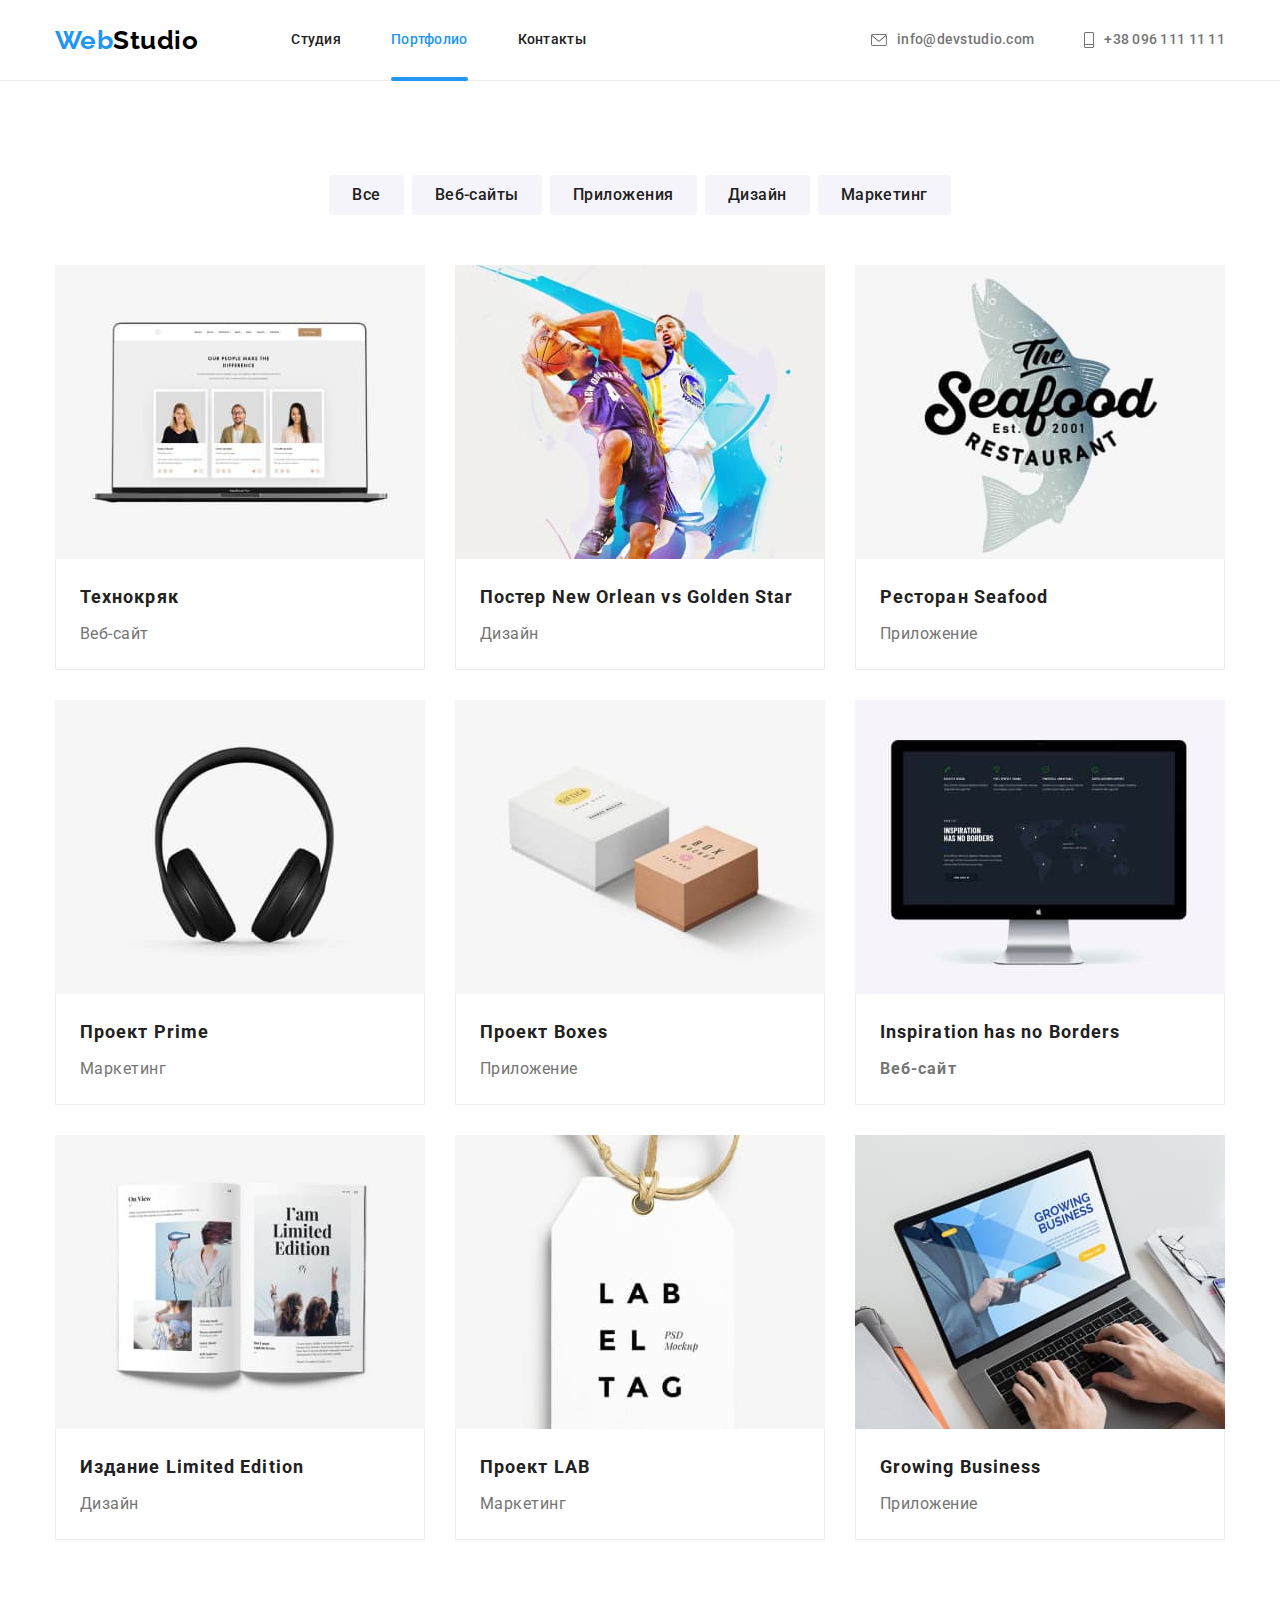
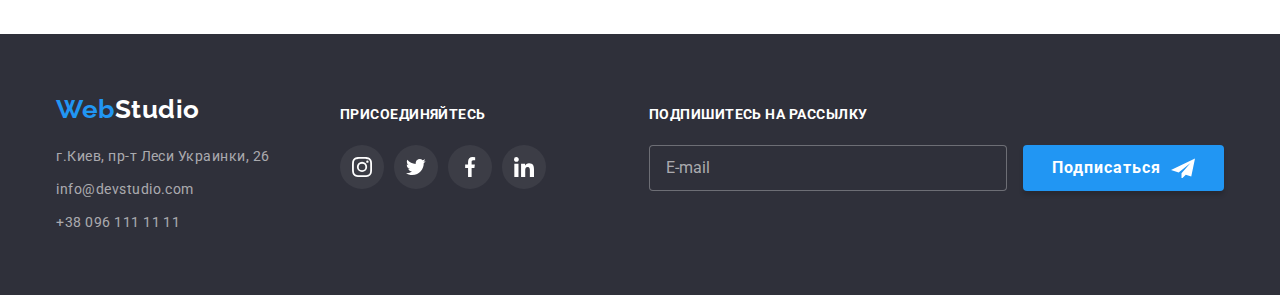
==== portfolio.html @ 518e0708 "hw8" ====
<!DOCTYPE html>
<html lang="ru">
  <head>
    <meta charset="UTF-8" />
    <meta http-equiv="X-UA-Compatible" content="IE=edge" />
    <meta name="viewport" content="width=device-width, initial-scale=1.0" />
    <title>Портфолио</title>
    <link rel="preconnect" href="https://fonts.googleapis.com" />
    <link rel="preconnect" href="https://fonts.gstatic.com" crossorigin />
    <link
      href="https://fonts.googleapis.com/css2?family=Raleway:wght@700&family=Roboto:wght@400;500;700;900&display=swap"
      rel="stylesheet"
    />
    <link rel="stylesheet" href="https://cdnjs.cloudflare.com/ajax/libs/modern-normalize/1.1.0/modern-normalize.min.css">
    <link rel="stylesheet" href="./css/main.min.css">
  </head>
  <body>
     <!-- Шапка -->
    <header class="header">
      <div class="container header__section">
        <nav class="header__nav">
          <a class="header__logo logo link" href="./index.html"
            >Web<span class="header__logo--black">Studio</span></a
          >
          <ul class="nav list">
            <li class="nav__item">
              <a class="nav__link link" href="./index.html"
                >Студия</a
              >
            </li>
            <li class="nav__item">
              <a class="nav__link link nav__link--current" href="./portfolio.html"
                >Портфолио</a
              >
            </li>
            <li class="nav__item">
              <a class="nav__link link" href="">Контакты</a>
            </li>
          </ul>
        </nav>
        <ul class="header-contact header-contack__list list">
          <li class="header-contact__item">
            <a class="header-contact__link link" href="mailto:info@devstudio.com"
              ><svg class="header-contact__icon" width="16" height="12">
                <use href="./images/icons.svg#icon-envelope"></use>
              </svg>
              info@devstudio.com</a
            >
          </li>
          <li class="header-contact__item">
            <a class="header-contact__link link" href="tel:+380961111111"
              ><svg class="header-contact__icon" width="10" height="16">
                <use href="./images/icons.svg#icon-mobile"></use>
              </svg>
              +38 096 111 11 11</a
            >
          </li>
        </ul>
        <button class="menu-open" data-menu-open>
        <svg class="menu-burger" width="24" height="16">
          <use href="./images/icons.svg#icon-burger"></use>
        </svg>
        </button>
      </div>
      <div class="mob-menu flex is-hidden" data-menu>
        <div>
          <button class="menu-close" data-menu-close>
            <svg class="menu-close" width="40" height="40">
              <use href="./images/icons.svg#icon-close"></use>
            </svg>
          </button>
          <ul class="mob-menu-list list">
            <li class="mob-menu-list__item">
              <a class="mob-menu-list__link link " href="./index.html">Студия</a>
            </li>
            <li class="mob-menu-list__item">
              <a class="mob-menu-list__link link mob-menu-list__link--current" href="./portfolio.html">Портфолио</a>
            </li>
            <li class="mob-menu-list__item">
              <a class="mob-menu-list__link link" href="">Контакты</a>
            </li>
          </ul>
        </div>
        <div class="mob-menu-list__down">
          <a class="mob-menu-list__tell link" href="tel:+380961111111">
            +38 096 111 11 11</a>
          <a class="mob-menu-list__mail link" href="mailto:info@devstudio.com">info@devstudio.com</a>
          <ul class="mob-menu-list__social list">
            <li class="mob-menu-list__social-item">Instagram</li>
            <li class="mob-menu-list__social-item">Twitter</li>
            <li class="mob-menu-list__social-item">Facebook</li>
            <li class="mob-menu-list__social-item">LinkedIn</li>
          </ul>
        </div>
      </div>
    </header>
      <!-- Основной контент -->
    <main>
      <section class="portfolio-section">
        <div class="container">
          <h1 hidden>Примеры работ</h1>
          <ul class="portfolio-btn-list list">
            <li class="portfolio-btn-item">
              <button class="portfolio-btn" type="button">Все</button>
            </li>
            <li class="portfolio-btn-item">
              <button class="portfolio-btn" type="button">Веб-сайты</button>
            </li>
            <li class="portfolio-btn-item">
              <button class="portfolio-btn" type="button">Приложения</button>
            </li>
            <li class="portfolio-btn-item">
              <button class="portfolio-btn" type="button">Дизайн</button>
            </li>
            <li class="portfolio-btn-item">
              <button class="portfolio-btn" type="button">Маркетинг</button>
            </li>
          </ul>
        </div>
        <div class="container">
          <ul class="portfolio-list list">
            <li class="portfolio-item">
              <div class="portfolio-description">
                <img
                  srcset="
                    ./images/our-people.jpg 1x,                   
                    ./images/our-people-2x.jpg 2x
                  "
                  src="./images/our-people.jpg"
                  alt="фото сотрудников"
                  width="450"
                />
                <div class="portfolio-overlay">
                  <p class="portfolio-description-text">Технокряк это современная площадка распространения коронавируса. Компании используют эту платформу для цифрового шпионажа и атак на защищённые сервера конкурентов.</p>
                </div>
                </div>
              <div class="portfolio-border">
                <h2 class="portfolio-list-title">Технокряк</h2>
                <p class="portfolio-list-text">Веб-сайт</p>
              </div>
            </li>
            <li class="portfolio-item">
              <div class="portfolio-description">
                <img
                  srcset="
                    ./images/ball.jpg 1x,                   
                    ./images/ball-2x.jpg 2x
                  "
                  src="./images/ball.jpg"
                  alt="парни играют в баскетбол"
                  width="450"
                />
                <div class="portfolio-overlay">
                  <p class="portfolio-description-text">Технокряк это современная площадка распространения коронавируса. Компании используют эту платформу для цифрового шпионажа и атак на защищённые сервера конкурентов.</p>
                </div>
              </div>
                <div class="portfolio-border">
                <h2 class="portfolio-list-title">
                  Постер <span lang="en">New Orlean vs Golden Star</span> 
                </h2>
                <p class="portfolio-list-text">Дизайн</p>
              </div>
            </li>

            <li class="portfolio-item">
              <div class="portfolio-description">
                <img
                  srcset="
                    ./images/seafood.jpg 1x,                   
                    ./images/seafood-2x.jpg 2x
                  "
                  src="./images/seafood.jpg"
                  alt="ресторан морепродуктов"
                  width="450"
                />
                <div class="portfolio-overlay">

                  <p class="portfolio-description-text">Технокряк это современная площадка распространения коронавируса. Компании используют эту платформу для цифрового шпионажа и атак на защищённые сервера конкурентов.</p>
                </div>
              </div>
              <div class="portfolio-border">
                <h2 class="portfolio-list-title">Ресторан <span lang="en">Seafood</span></h2>
                <p class="portfolio-list-text">Приложение</p>
              </div>
            </li>

            <li class="portfolio-item">
              <div class="portfolio-description">
                <img
                  srcset="
                    ./images/headphone.jpg 1x,                   
                    ./images/headphone-2x.jpg 2x
                  "
                  src="./images/headphone.jpg"
                  alt="наушники"
                  width="450"
                />
                <div class="portfolio-overlay">
                  <p class="portfolio-description-text">Технокряк это современная площадка распространения коронавируса. Компании используют эту платформу для цифрового шпионажа и атак на защищённые сервера конкурентов.</p>
                </div>
              </div>
              <div class="portfolio-border">
                <h2 class="portfolio-list-title">Проект <span lang="en">Prime</span></h2>
                <p class="portfolio-list-text">Маркетинг</p>
              </div>
            </li>

            <li class="portfolio-item">
              <div class="portfolio-description">
                <img
                  srcset="
                    ./images/2-box.jpg 1x,                   
                    ./images/2-box-2x.jpg 2x
                  "
                  src="./images/2-box.jpg"
                  alt="две коробки"
                  width="450"
                />
                <div class="portfolio-overlay">
                  <p class="portfolio-description-text">Технокряк это современная площадка распространения коронавируса. Компании используют эту платформу для цифрового шпионажа и атак на защищённые сервера конкурентов.</p>
                </div>
              </div>
              <div class="portfolio-border">
                <h2 class="portfolio-list-title">Проект <span lang="en">Boxes</span></h2>
                <p class="portfolio-list-text">Приложение</p>
              </div>
            </li>

            <li class="portfolio-item">
              <div class="portfolio-description">
                <img
                  srcset="
                    ./images/screen.jpg 1x,                   
                    ./images/screen-2x.jpg 2x
                  "
                  src="./images/screen.jpg"
                  alt="экран"
                  width="450"
                />
                <div class="portfolio-overlay">
                  <p class="portfolio-description-text">Технокряк это современная площадка распространения коронавируса. Компании используют эту платформу для цифрового шпионажа и атак на защищённые сервера конкурентов.</p>
                </div>
              </div>
              <div class="portfolio-border">
                <h2 class="portfolio-list-title"><span lang="en">Inspiration has no Borders</span</h2>
                <p class="portfolio-list-text">Веб-сайт</p>
              </div>
            </li>

            <li class="portfolio-item">
              <div class="portfolio-description">
                <img
                  srcset="
                    ./images/book.jpg 1x,                   
                    ./images/book-2x.jpg 2x
                  "
                  src="./images/book.jpg"
                  alt="книга"
                  width="450"
                />
                <div class="portfolio-overlay">
                  <p class="portfolio-description-text">Технокряк это современная площадка распространения коронавируса. Компании используют эту платформу для цифрового шпионажа и атак на защищённые сервера конкурентов.</p>
                </div>
              </div>
              <div class="portfolio-border">
                <h2 class="portfolio-list-title">Издание <span lang="en">Limited Edition</span></h2>
                <p class="portfolio-list-text">Дизайн</p>
              </div>
            </li>

            <li class="portfolio-item">
              <div class="portfolio-description">
                <img
                  srcset="
                    ./images/label.jpg 1x,                   
                    ./images/label-2x.jpg 2x
                  "
                  src="./images/label.jpg"
                  alt="бирка для чемодана"
                  width="450"
                />
                <div class="portfolio-overlay">
                  <p class="portfolio-description-text">Технокряк это современная площадка распространения коронавируса. Компании используют эту платформу для цифрового шпионажа и атак на защищённые сервера конкурентов.</p>
                </div>
              </div>
              <div class="portfolio-border">
                <h2 class="portfolio-list-title">Проект <span lang="en">LAB</span></h2>
                <p class="portfolio-list-text">Маркетинг</p>
              </div>
            </li>

            <li class="portfolio-item border">
              <div class="portfolio-description">
                <img
                  srcset="
                    ./images/leptop.jpg 1x,                   
                    ./images/leptop-2x.jpg 2x
                  "
                  src="./images/leptop.jpg"
                  alt="ноутбук"
                  width="450"
                />
                <div class="portfolio-overlay">
                  <p class="portfolio-description-text">Технокряк это современная площадка распространения коронавируса. Компании используют эту платформу для цифрового шпионажа и атак на защищённые сервера конкурентов.</p>
                </div>
              </div>
              <div class="portfolio-border">
                <h2 class="portfolio-list-title"><span lang="en">Growing Business</span></h2>
                <p class="portfolio-list-text">Приложение</p>
              </div>
            </li>
          </ul>
        </div>
      </section>
    </main>
      
      <footer class="footer">
        <div class="container">
          <div class="footer__flex">
            <div class="footer__contacts-flex">
              <a class="footer__logo logo link" href="./index.html"
                >Web<span class="footer__logo--white">Studio</span>
              </a>
              
              <address class="footer-contact">
                <ul class="footer-contact__list list">
                  <li class="footer-contact__item">
                    <a
                      class="footer-contact__link footer-contact__address link"
                      href="https://goo.gl/maps/CdvJLRiEL6Q8Smko8"
                      target="_blank"
                      rel="noreferrer noopener"
                      >г.Киев, пр-т Леси Украинки, 26</a
                    >
                  </li>
                  <li class="footer-contact__item">
                    <a
                      class="footer-contact__link link"
                      href="mailto:info@devstudio.com"
                      >info@devstudio.com</a
                    >
                  </li>
                  <li class="footer-contact__item">
                    <a class="footer-contact__link link" href="tel:+380961111111"
                      >+38 096 111 11 11</a
                    >
                  </li>
                </ul>
              </address>
            </div>
            <div class="social-section">
              <p class="social-section__text">Присоединяйтесь</p>
              <ul class="footer-list list">
                <li class="footer-list__item">
                  <a class="footer-list__link" href="">
                    <svg class="footer-list__icon" width="20" height="20">
                      <use href="./images/icons.svg#icon-instagram"></use>
                    </svg>
                  </a>
                </li>
  
                <li class="footer-list__item">
                  <a class="footer-list__link" href="">
                    <svg class="footer-list__icon" width="20" height="20">
                      <use href="./images/icons.svg#icon-twitter"></use>
                    </svg>
                  </a>
                </li>
  
                <li class="footer-list__item">
                  <a class="footer-list__link" href="">
                    <svg class="footer-list__icon" width="20" height="20">
                      <use href="./images/icons.svg#icon-facebook"></use>
                    </svg>
                  </a>
                </li>
  
                <li class="footer-list__item">
                  <a class="footer-list__link" href="">
                    <svg class="footer-list__icon" width="20" height="20">
                      <use href="./images/icons.svg#icon-linkedin"></use>
                    </svg>
                  </a>
                </li>
              </ul>
            </div>
            <div class="footer-submit">
              <p class="footer-submit__text">Подпишитесь на рассылку</p>
              <div class="footer-submit__form">
                <label class="footer-submit__label" for="submit-mail"></label>
                <input class="footer-submit__input" type="email" name="submit-mail" id="submit-mail" placeholder="E-mail">
                <button class="footer-submit__btn" type="submit">Подписаться</button>
              </div>
            </div>
          </div>
        </div>
      </footer>
    <script src="./js/menu.js"></script>
  </body>
</html>
---- css/main.min.css ----
:root{--primary-text-color: #212121;--secondary-text-color: #757575;--white-text-color: #ffffff;--accent-color: #2196f3;--black-logo-color: #000000;--footer-text-color: rgba(255, 255, 255, 0.6);--white-background-color: #ffffff;--hero-background-color: #2f303a;--team-background-color: #f5f4fa}body{font-family:"Roboto";letter-spacing:0.03em;background-color:var(--white-background-color);color:var(--primary-text-color)}.list{list-style:none}.link{text-decoration:none}h1,h2,h3,h4,h5,h6,p,ul{margin:0;padding:0}img{display:block;width:100%;height:auto}.container{width:100%;margin-left:auto;margin-right:auto}@media screen and (min-width: 480px){.container{padding-left:15px;padding-right:15px}}@media screen and (min-width: 480px){.container{width:480px}}@media screen and (min-width: 768px){.container{width:768px}}@media screen and (min-width: 1200px){.container{width:1200px}}.section-title{font-weight:700;font-size:36px;line-height:1.17;text-align:center;color:var(--primary-text-color)}.logo{font-family:"Raleway";font-weight:700;font-size:26px;line-height:1.19;align-items:center;text-align:center;color:var(--accent-color)}.visually-hidden{position:absolute;width:1px;height:1px;margin:-1px;padding:0;overflow:hidden;border:0;clip:rect(0 0 0 0)}.header{border-bottom:1px solid #ececec}@media screen and (max-width: 767px){.header{padding-top:16px;padding-bottom:16px}}.header__section{display:flex;align-items:center;justify-content:space-between;padding-left:15px;padding-right:15px}@media screen and (max-width: 767px){.header__section{max-width:767px}}.header__nav{display:flex;align-items:center}.header__logo{margin-right:93px}.header__logo--black{color:var(--black-logo-color)}.nav{display:flex}@media screen and (max-width: 767px){.nav{display:none}}.nav__item:not(:last-child){margin-right:50px}.nav__link{display:block;padding-top:32px;padding-bottom:32px;font-weight:500;font-size:14px;line-height:1.14;letter-spacing:0.02em;color:var(--primary-text-color);position:relative;transition:color 250ms cubic-bezier(0.4, 0, 0.2, 1)}.nav__link:focus,.nav__link:hover{color:var(--accent-color)}.nav__link--current{color:var(--accent-color)}.nav__link--current::after{position:absolute;display:block;content:"";width:100%;height:4px;border-radius:2px;bottom:-1px;background-color:var(--accent-color)}.header-contact{display:flex}@media screen and (max-width: 767px){.header-contact{display:none}}@media screen and (min-width: 768px) and (max-width: 1199px){.header-contact{flex-direction:column;align-content:center}}.header-contack__list{margin-left:auto}.header-contact__item+.header-contact__item{margin-left:50px}@media screen and (min-width: 768px) and (max-width: 1199px){.header-contact__item+.header-contact__item{margin-left:0px}}@media screen and (min-width: 768px) and (max-width: 1199px){.header-contact__item{margin-left:0px}}.header-contact__link{display:inline-flex;padding:32px 0px 32px;align-items:center;font-weight:500;font-size:14px;line-height:1.14;letter-spacing:0.02em;color:var(--secondary-text-color);transition:color 250ms cubic-bezier(0.4, 0, 0.2, 1)}.header-contact__link:hover,.header-contact__link:focus{color:var(--accent-color)}@media screen and (min-width: 768px) and (max-width: 1199px){.header-contact__link{padding:0}}@media screen and (min-width: 768px) and (max-width: 1199px){.header-contact__item:not(:last-child){margin-bottom:10px}}.header-contact__icon{margin-right:10px;fill:currentColor}.mob-menu{width:100vw;height:100vh;position:fixed;background-color:#fff;top:0;right:0;padding:15px 10px 48px 40px;z-index:999}.flex{display:flex;flex-direction:column;justify-content:space-between}.menu-open{display:flex;align-items:center;justify-content:center;width:40px;height:40px;background-color:transparent;color:#212121;border:none;margin-left:auto;cursor:pointer}.menu-open:hover,.menu-open:focus{fill:var(--accent-color)}@media screen and (min-width: 768px){.menu-open{display:none}}.menu-close{display:flex;align-items:center;justify-content:center;background-color:transparent;color:#212121;border:none;margin-left:auto;cursor:pointer}.menu-close:hover,.menu-close:focus{fill:var(--accent-color)}.mob-menu-list__item:not(:last-child){margin-bottom:32px}.mob-menu-list__link{font-family:Roboto;font-weight:500;font-size:40px;line-height:1.18;letter-spacing:0.02em;color:#212121}.mob-menu-list__link:focus,.mob-menu-list__link:hover{color:var(--accent-color)}.mob-menu-list__link--current{color:var(--accent-color)}.mob-menu-list__tell{display:block;margin-bottom:32px;font-family:Roboto;font-style:normal;font-weight:500;font-size:34px;line-height:1.18;letter-spacing:0.02em;color:#2196f3}.mob-menu-list__mail{display:block;font-family:Roboto;font-style:normal;font-weight:500;font-size:24px;line-height:1.17;letter-spacing:0.02em;color:#757575;margin-bottom:64px}.mob-menu-list__social{display:flex;flex-direction:row;column-gap:20px}.mob-menu-list__social-item{position:relative;font-weight:500;font-size:18px;line-height:1.22;letter-spacing:0.02em;color:#2196f3}.mob-menu-list__social-item:not(:first-child)::before{content:"";display:block;position:absolute;top:0;left:-10px;width:1px;height:22px;background-color:rgba(33,33,33,0.2)}.mob-menu.is-hidden{opacity:0;visibility:hidden;pointer-events:none}.hero{text-align:center;margin-left:auto;margin-right:auto;background-color:var(--hero-background-color);background-image:linear-gradient(to right, rgba(47,48,58,0.4), rgba(47,48,58,0.4)),url("../img/hero-mobile.jpg");background-repeat:no-repeat;background-size:cover;background-position:center;height:400px;padding-top:118px;padding-bottom:0px}@media screen and (min-device-pixel-ratio: 2), screen and (min-resolution: 192dpi), screen and (min-resolution: 2dppx){.hero{background-image:linear-gradient(to right, rgba(47,48,58,0.4), rgba(47,48,58,0.4)),url(../images/hero-mobile2x.jpg)}}@media screen and (min-width: 768px){.hero{background-image:linear-gradient(to right, rgba(47,48,58,0.4), rgba(47,48,58,0.4)),url("../images/hero-tablet.jpg")}}@media screen and (min-width: 768px) and (min-device-pixel-ratio: 2), screen and (min-width: 768px) and (min-resolution: 192dpi), screen and (min-width: 768px) and (min-resolution: 2dppx){.hero{background-image:linear-gradient(to right, rgba(47,48,58,0.4), rgba(47,48,58,0.4)),url("../images/hero-tablet2x.jpg")}}@media screen and (min-width: 1200px){.hero{background-image:linear-gradient(to right, rgba(47,48,58,0.4), rgba(47,48,58,0.4)),url("../images/hero-desctop.jpg")}}@media screen and (min-width: 1200px) and (min-device-pixel-ratio: 2), screen and (min-width: 1200px) and (min-resolution: 192dpi), screen and (min-width: 1200px) and (min-resolution: 2dppx){.hero{background-image:linear-gradient(to right, rgba(47,48,58,0.4), rgba(47,48,58,0.4)),url("../images/hero-desctop2x.jpg")}}@media screen and (min-width: 1200px){.hero{max-width:1600px;height:600px;padding-top:200px}}.hero__title{padding:0;margin-bottom:30px;margin-left:auto;margin-right:auto;max-width:250px;font-weight:900;font-size:18px;line-height:1.62;letter-spacing:0.06em;text-transform:uppercase;color:var(--white-text-color)}@media screen and (min-width: 480px){.hero__title{font-size:26px;max-width:360px}}@media screen and (min-width: 1200px){.hero__title{font-size:44px;max-width:360px;line-height:1.36;max-width:696px;margin-left:auto;margin-right:auto}}.hero__btn{display:inline-block;min-width:140px;border-radius:4px;border:1px solid transparent;padding:7px;background-color:var(--accent-color);color:var(--white-text-color);font-family:"Roboto";font-weight:700;font-size:12px;line-height:1.87;align-items:center;text-align:center;letter-spacing:0.06em;cursor:pointer;transition:background-color 250ms cubic-bezier(0.4, 0, 0.2, 1),color 250ms cubic-bezier(0.4, 0, 0.2, 1)}.hero__btn:hover,.hero__btn:focus{background-color:var(--white-text-color);color:var(--accent-color)}@media screen and (min-width: 480px){.hero__btn{padding:10px 32px;font-size:16px;min-width:200px}}.features{padding-top:60px;padding-bottom:60px}@media screen and (min-width: 1200px){.features{padding-top:94px;padding-bottom:94px}}@media screen and (max-width: 479px){.features{padding-left:15px;padding-right:15px}}.features-flex{display:flex;flex-wrap:wrap}.features-list{justify-content:center;grid-gap:30px}@media screen and (min-width: 480px){.features-list__item{width:450px}}@media screen and (min-width: 768px){.features-list__item{width:354px}}@media screen and (min-width: 1200px){.features-list__item{width:270px}}.features-list__icon-fon{display:flex;height:120px;align-items:center;justify-content:center;flex-direction:column;margin-bottom:30px;background-color:var(--team-background-color)}@media screen and (min-width: 480px){.features-list__icon-fon{width:450px}}@media screen and (min-width: 768px){.features-list__icon-fon{width:354px}}@media screen and (min-width: 1200px){.features-list__icon-fon{width:270px}}.features-list__icon{align-items:center}.features-list__title{margin-bottom:10px;font-weight:700;font-size:14px;line-height:1.14;text-transform:uppercase;text-align:center}@media screen and (min-width: 768px){.features-list__title{text-align:left}}.features-list__text{font-size:14px;line-height:1.71;color:var(--secondary-text-color)}.work{padding-bottom:94px;display:none}@media screen and (min-width: 1200px){.work{display:block}}.work__title{margin-bottom:50px}.work-list{display:flex;justify-content:center;align-items:center;grid-gap:30px}.work-list__item{position:relative}.work-list__text{width:100%;position:absolute;bottom:0;left:0;padding:27px 0px;font-weight:bold;font-size:14px;line-height:1.14;text-align:center;text-transform:uppercase;color:var(--white-text-color);background-color:rgba(47,48,58,0.8)}.team{padding-top:60px;padding-bottom:60px;background-color:var(--team-background-color)}@media screen and (min-width: 1200px){.team{padding-top:94px;padding-bottom:94px}}.team__title{margin-bottom:30px;font-weight:700;font-size:28px;line-height:1.17;text-align:center}@media screen and (min-width: 1200px){.team__title{margin-bottom:50px;font-size:36px}}.team-list{display:flex;flex-wrap:wrap;justify-content:center;align-items:center;grid-gap:30px}.team-list__item{box-shadow:0px 1px 3px rgba(0,0,0,0.12),0px 1px 1px rgba(0,0,0,0.14),0px 2px 1px rgba(0,0,0,0.2);background-color:var(--white-background-color)}@media screen and (max-width: 479px){.team-list__item{width:270px}}@media screen and (min-width: 480px){.team-list__item{width:450px}}@media screen and (min-width: 768px){.team-list__item{width:354px}}@media screen and (min-width: 1200px){.team-list__item{width:270px}}.team-list__workers{padding:30px 0px}.team-list__worker{font-weight:500;font-size:16px;line-height:1.19;text-align:center}.team-list__profession{margin-top:10px;font-size:16px;line-height:1.19;text-align:center;color:var(--secondary-text-color)}.team-list__social-list{display:flex;justify-content:center;align-items:center;padding:0px 32px;margin-top:16px;list-style:none;gap:10px}.team-list__social-item{width:44px;height:44px}.team-list__social-link{display:block;width:44px;height:44px;border-radius:50%;color:#afb1b8;background-color:#ffffff;transition:background-color 250ms cubic-bezier(0.4, 0, 0.2, 1),color 250ms cubic-bezier(0.4, 0, 0.2, 1)}.team-list__social-link:hover,.team-list__social-link:focus{color:#ffffff;background-color:var(--accent-color)}.team-list__social-icon{margin:12px 0px 0px 12px;fill:currentColor}.client{padding-top:60px;padding-bottom:60px}@media screen and (min-width: 1200px){.client{padding-top:94px;padding-bottom:94px}}.client__title{margin-bottom:30px;font-weight:700;font-size:28px;line-height:1.17;text-align:center}@media screen and (min-width: 1200px){.client__title{margin-bottom:50px;font-size:36px}}.client__list{justify-content:center;align-items:center;grid-gap:30px}.customers{display:flex;flex-wrap:wrap}@media screen and (min-width: 1200px){.customers{flex-wrap:nowrap}}.customers__item{height:90px;transition:border-color 250ms cubic-bezier(0.4, 0, 0.2, 1),color 250ms cubic-bezier(0.4, 0, 0.2, 1)}.customers__item:focus,.customers__item:hover{color:var(--accent-color);border-color:var(--accent-color)}@media screen and (max-width: 767px){.customers__item{width:210px}}@media screen and (min-width: 768px){.customers__item{width:226px}}@media screen and (min-width: 1200px){.customers__item{width:170px}}.customers__link{display:flex;justify-content:center;align-items:center;border:1px solid #afb1b8;color:#afb1b8;background-color:#fff;padding:16px 32px;transition:border-color 250ms cubic-bezier(0.4, 0, 0.2, 1),color 250ms cubic-bezier(0.4, 0, 0.2, 1)}.customers__link:focus,.customers__link:hover{color:var(--accent-color);border-color:var(--accent-color)}@media screen and (min-width: 1200px){.customers__link{width:170px}}.customers__icon{fill:currentColor}.footer{text-align:center;padding:60px 0px;background-color:var(--hero-background-color)}.footer__flex{display:block;margin:0;padding:0px;list-style:none}@media (min-width: 768px){.footer__flex{display:flex;justify-content:center;flex-wrap:wrap;gap:30px 165px}}@media (min-width: 1200px){.footer__flex{display:flex;justify-content:center;text-align:left;gap:70px}}.footer__logo--white{color:var(--white-text-color)}.footer-contact{margin-top:20px}.footer-contact__address{color:var(--white-text-color)}.footer-contact__item{margin-top:9px}.footer-contact__link{font-style:normal;font-size:14px;line-height:1.71;color:var(--footer-text-color);transition:color 250ms cubic-bezier(0.4, 0, 0.2, 1)}.footer-contact__link:hover,.footer-contact__link:focus{color:var(--accent-color)}.social-section{display:block;margin-top:60px;text-align:center}@media (min-width: 768px){.social-section{margin-top:0px}}.social-section__text{padding:20px 0px 10px 0px;margin-bottom:20px;font-weight:700;font-size:14px;line-height:1.14px;text-transform:uppercase;color:var(--white-text-color)}@media (min-width: 768px){.social-section__text{padding-bottom:10px}}@media (min-width: 1200px){.social-section__text{text-align:left}}.footer-list{display:flex;justify-content:space-between;justify-content:center;padding:0;margin-top:0;list-style:none}.footer-list__item{width:44px;height:44px;margin-right:10px}.footer-list__link{display:flex;width:44px;height:44px;border-radius:50%;color:#ffffff;background-color:#ffffff10;transition:background-color 250ms cubic-bezier(0.4, 0, 0.2, 1),color 250ms cubic-bezier(0.4, 0, 0.2, 1)}.footer-list__link:hover,.footer-list__link:focus{color:#ffffff;background-color:var(--accent-color)}.footer-list__icon{margin:12px 0px 0px 12px;fill:currentColor}.footer-submit{margin-top:60px}@media (min-width: 768px){.footer-submit{margin-top:0px;padding:0}}@media (min-width: 1200px){.footer-submit{margin-left:23px}}.footer-submit__text{padding:20px 0px 10px 0px;margin-bottom:20px;font-weight:700;font-size:14px;line-height:1.14px;text-transform:uppercase;color:var(--white-text-color)}.footer-submit__input{margin-bottom:20px;width:100%;margin:0;padding:13px 16px;border-radius:4px;border:1px solid rgba(255,255,255,0.3);background-color:var(--hero-background-color);color:var(--white-text-color)}.footer-submit__input::placeholder{font-size:16px;line-height:1.25;color:rgba(255,255,255,0.6)}@media (min-width: 1200px){.footer-submit__input{width:358px;margin-right:12px}}.footer-submit__btn{display:inline-flex;align-items:center;justify-content:center;border:none;margin-top:20px;padding:8px 29px;border-radius:4px;background-color:var(--accent-color);box-shadow:0px 4px 4px rgba(0,0,0,0.15);color:var(--white-text-color);font-family:"Roboto";font-style:normal;font-weight:700;font-size:16px;line-height:1.87;letter-spacing:0.06em;cursor:pointer;min-height:43px}@media (min-width: 1200px){.footer-submit__btn{margin-top:0px}}.footer-submit__btn::after{content:"";display:inline-block;width:24px;height:20px;margin-left:10px;background-image:url(../images/send.svg)}.portfolio-section{padding-top:60px;padding-bottom:60px}@media screen and (min-width: 1200px){.portfolio-section{padding-top:94px;padding-bottom:94px}}@media screen and (max-width: 479px){.portfolio-section{padding-left:15px;padding-right:15px}}.portfolio-btn-list{display:flex;flex-wrap:wrap;justify-content:flex-start;margin-bottom:40px;grid-gap:8px;grid-row-gap:15px}@media (min-width: 768px){.portfolio-btn-list{justify-content:center;margin-bottom:30px}}@media (min-width: 1200px){.portfolio-btn-list{margin-bottom:50px}}.portfolio-item:hover .portfolio-overlay{transform:translateY(0)}.portfolio-description{position:relative;overflow:hidden}.portfolio-overlay{position:absolute;display:inline-block;content:"";width:100%;height:100%;top:0;left:0;background-color:rgba(33,150,243,0.9);transform:translateY(100%);transition:transform 250ms cubic-bezier(0.4, 0, 0.2, 1)}.portfolio-description-text{position:absolute;top:0;left:0;padding:63px 24px;font-size:18px;line-height:1.56;color:var(--white-text-color)}.portfolio-btn{display:inline-block;min-width:73px;border-radius:4px;border:1px solid transparent;padding:6px 22px;font-family:"Roboto";font-weight:500;font-size:16px;line-height:1.63;letter-spacing:0.03em;text-align:center;background-color:var(--team-background-color);color:var(--primary-text-color);cursor:pointer;transition:background-color 250ms cubic-bezier(0.4, 0, 0.2, 1),color 250ms cubic-bezier(0.4, 0, 0.2, 1),box-shadow 250ms cubic-bezier(0.4, 0, 0.2, 1)}.portfolio-btn:hover,.portfolio-btn:focus{background-color:var(--accent-color);color:var(--white-text-color);box-shadow:0px 3px 1px rgba(0,0,0,0.1),0px 1px 2px rgba(0,0,0,0.08),0px 2px 2px rgba(0,0,0,0.12)}.portfolio-list{display:grid;grid-template-columns:auto;gap:30px 30px;align-items:stretch}@media screen and (min-width: 480px){.portfolio-list{grid-template-columns:auto}}@media screen and (min-width: 768px){.portfolio-list{grid-template-columns:auto auto}}@media screen and (min-width: 1200px){.portfolio-list{grid-template-columns:auto auto auto}}.portfolio-item{transition:box-shadow 250ms cubic-bezier(0.4, 0, 0.2, 1)}.portfolio-item:hover,.portfolio-item:focus{box-shadow:0px 3px 1px rgba(0,0,0,0.1),0px 1px 2px rgba(0,0,0,0.08),0px 2px 2px rgba(0,0,0,0.12)}.portfolio-border{border:1px solid #eeeeee;border-top:transparent;padding:20px 24px}.portfolio-list-title{font-weight:700;font-size:18px;line-height:2;letter-spacing:0.06em}.portfolio-list-text{margin-top:4px;font-size:16px;line-height:1.87;color:var(--secondary-text-color)}.backdrop{position:fixed;display:flex;align-items:center;justify-content:center;width:100vw;height:100vh;background-color:rgba(0,0,0,0.2);top:0;transition:opacity 250ms cubic-bezier(0.4, 0, 0.2, 1),visibility 250ms cubic-bezier(0.4, 0, 0.2, 1)}.backdrop.is-hidden{opacity:0;visibility:hidden;pointer-events:none}.backdrop.is-hidden .modal{transform:scale(2)}.modal{width:320px;min-height:581px;background-color:#ffffff;position:relative;transform:scale(1);transition:transform 250ms cubic-bezier(0.4, 0, 0.2, 1)}@media screen and (min-width: 480px){.modal{width:450px;min-height:609px}}@media screen and (min-width: 1200px){.modal{width:528px;min-height:581px}}.modal-icon{fill:var(--black-logo-color);transition:fill 250ms cubic-bezier(0.4, 0, 0.2, 1)}.close-btn{position:absolute;display:flex;align-items:center;justify-content:center;right:8px;top:8px;background-color:transparent;border-radius:50%;width:30px;height:30px;border:1px solid rgba(0,0,0,0.1);cursor:pointer}.close-btn:hover .modal-icon{fill:var(--accent-color)}.form{margin-left:auto;margin-right:auto;padding:40px}@media screen and (min-width: 480px){.form{width:450px}}@media screen and (min-width: 1200px){.form{width:528px}}.form-title{display:block;font-weight:700;font-size:20px;line-height:1.15;text-align:center}.top-title{margin-top:12px}.form-field{position:relative;display:flex;flex-direction:column;margin-bottom:10px}.form-label,.comment-label{font-size:12px;line-height:1.16;letter-spacing:0.01em;color:var(--secondary-text-color);margin-bottom:4px}.form-input{width:100%;margin:0;padding:11px 42px;border:1px solid rgba(33,33,33,0.2);border-radius:4px;outline:none;transition:border-color 250ms cubic-bezier(0.4, 0, 0.2, 1)}.form-input:focus{border-color:var(--accent-color)}.form-input:focus ~ .input-icon{fill:var(--accent-color)}.input-icon{position:absolute;top:50%;left:15px;transform:translateY(25%);display:inline-block;width:12px;height:12px;transition:fill 250ms cubic-bezier(0.4, 0, 0.2, 1)}textarea{resize:none;border:1px solid rgba(33,33,33,0.2);border-radius:4px;padding:12px 16px;font-size:12px;line-height:1.17;letter-spacing:0.01em;height:120px;outline:none;transition:border-color 250ms cubic-bezier(0.4, 0, 0.2, 1)}textarea:focus{border-color:var(--accent-color)}.comment::placeholder{font-size:12px;line-height:1.17;letter-spacing:0.01em;color:#757575}.form-field-chek{padding-left:0px;margin-top:25px;margin-bottom:30px}@media screen and (min-width: 1200px){.form-field-chek{padding-left:14px}}.icon-chek{display:inline-block;width:16px;height:15px;border:2px solid #212121;border-radius:2px;margin-right:7px}.form-checkbox{position:absolute;width:1px;height:1px;margin:-1px;padding:0;overflow:hidden;border:0;clip:rect(0 0 0 0)}.form-checkbox:checked+.icon-chek{background-image:url(../images/icon-check.svg);background-position:center;background-repeat:no-repeat;background-color:var(--accent-color);background-origin:border-box;border-color:var(--accent-color)}.policy-label{position:relative;display:flex;align-items:center;font-size:11px;line-height:1.14;color:var(--secondary-text-color)}@media screen and (max-width: 479px){.policy-label{font-size:10px;line-height:1.11}}@media screen and (min-width: 1200px){.policy-label{font-size:14px;line-height:1.71}}.policy-link{margin-left:3px;color:#2196f3}@media screen and (max-width: 479px){.policy-link{position:absolute;top:18px;left:21px}}.form-btn{display:flex;align-items:center;justify-content:center;margin:0 auto;padding:10px 56px;border:none;border-radius:4px;text-align:center;text-decoration:none;font-family:"Roboto";font-style:normal;font-weight:700;font-size:16px;line-height:1.87;letter-spacing:0.06em;cursor:pointer;background-color:var(--accent-color);box-shadow:0px 4px 4px rgba(0,0,0,0.15);color:var(--white-text-color);transition:background-color 250ms cubic-bezier(0.4, 0, 0.2, 1)}.form-btn:focus,.form-btn:hover{background-color:#188ce8}
/*# sourceMappingURL=main.min.css.map */
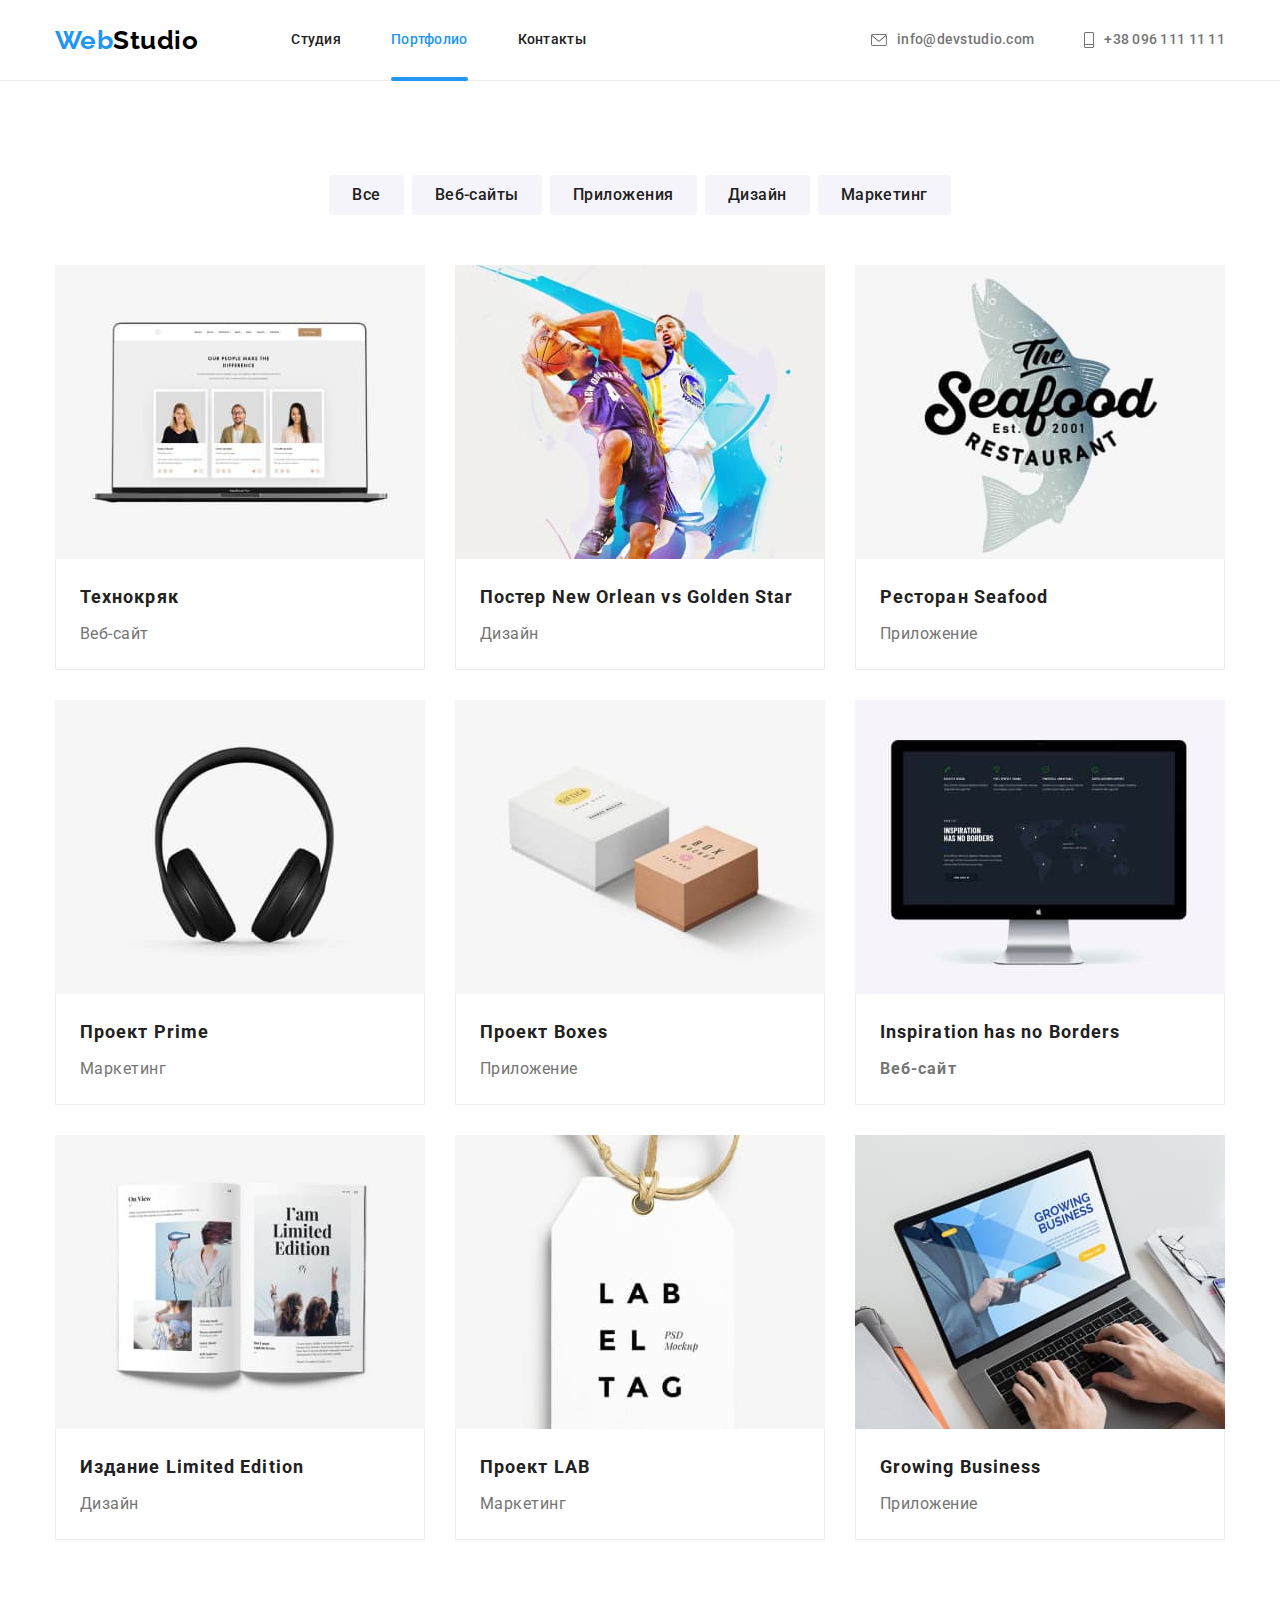
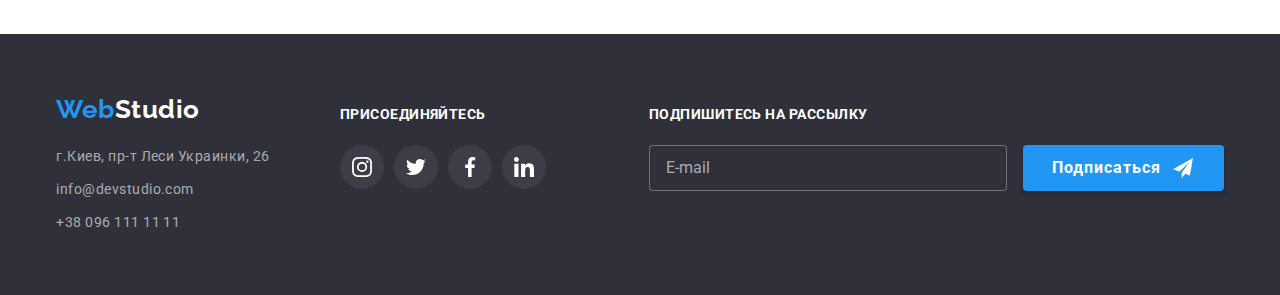
==== commit 0cf0e745: "upd" ====
--- a/portfolio.html
+++ b/portfolio.html
@@ -15,7 +15,7 @@
     <link rel="stylesheet" href="./css/main.min.css">
   </head>
   <body>
-     <!-- Шапка -->
+     <!-- Header -->
     <header class="header">
       <div class="container header__section">
         <nav class="header__nav">
@@ -94,7 +94,7 @@
         </div>
       </div>
     </header>
-      <!-- Основной контент -->
+      <!-- Main content -->
     <main>
       <section class="portfolio-section">
         <div class="container">
@@ -389,7 +389,12 @@
               <div class="footer-submit__form">
                 <label class="footer-submit__label" for="submit-mail"></label>
                 <input class="footer-submit__input" type="email" name="submit-mail" id="submit-mail" placeholder="E-mail">
-                <button class="footer-submit__btn" type="submit">Подписаться</button>
+                <button type="submit" class="footer-submit__btn">
+                  Подписаться
+                  <svg class="button-submit__icon">
+                    <use href="./images/icons.svg#icon-icon-send"></use>
+                  </svg>
+                </button>
               </div>
             </div>
           </div>
--- a/css/main.min.css
+++ b/css/main.min.css
@@ -1,2 +1 @@
-:root{--primary-text-color: #212121;--secondary-text-color: #757575;--white-text-color: #ffffff;--accent-color: #2196f3;--black-logo-color: #000000;--footer-text-color: rgba(255, 255, 255, 0.6);--white-background-color: #ffffff;--hero-background-color: #2f303a;--team-background-color: #f5f4fa}body{font-family:"Roboto";letter-spacing:0.03em;background-color:var(--white-background-color);color:var(--primary-text-color)}.list{list-style:none}.link{text-decoration:none}h1,h2,h3,h4,h5,h6,p,ul{margin:0;padding:0}img{display:block;width:100%;height:auto}.container{width:100%;margin-left:auto;margin-right:auto}@media screen and (min-width: 480px){.container{padding-left:15px;padding-right:15px}}@media screen and (min-width: 480px){.container{width:480px}}@media screen and (min-width: 768px){.container{width:768px}}@media screen and (min-width: 1200px){.container{width:1200px}}.section-title{font-weight:700;font-size:36px;line-height:1.17;text-align:center;color:var(--primary-text-color)}.logo{font-family:"Raleway";font-weight:700;font-size:26px;line-height:1.19;align-items:center;text-align:center;color:var(--accent-color)}.visually-hidden{position:absolute;width:1px;height:1px;margin:-1px;padding:0;overflow:hidden;border:0;clip:rect(0 0 0 0)}.header{border-bottom:1px solid #ececec}@media screen and (max-width: 767px){.header{padding-top:16px;padding-bottom:16px}}.header__section{display:flex;align-items:center;justify-content:space-between;padding-left:15px;padding-right:15px}@media screen and (max-width: 767px){.header__section{max-width:767px}}.header__nav{display:flex;align-items:center}.header__logo{margin-right:93px}.header__logo--black{color:var(--black-logo-color)}.nav{display:flex}@media screen and (max-width: 767px){.nav{display:none}}.nav__item:not(:last-child){margin-right:50px}.nav__link{display:block;padding-top:32px;padding-bottom:32px;font-weight:500;font-size:14px;line-height:1.14;letter-spacing:0.02em;color:var(--primary-text-color);position:relative;transition:color 250ms cubic-bezier(0.4, 0, 0.2, 1)}.nav__link:focus,.nav__link:hover{color:var(--accent-color)}.nav__link--current{color:var(--accent-color)}.nav__link--current::after{position:absolute;display:block;content:"";width:100%;height:4px;border-radius:2px;bottom:-1px;background-color:var(--accent-color)}.header-contact{display:flex}@media screen and (max-width: 767px){.header-contact{display:none}}@media screen and (min-width: 768px) and (max-width: 1199px){.header-contact{flex-direction:column;align-content:center}}.header-contack__list{margin-left:auto}.header-contact__item+.header-contact__item{margin-left:50px}@media screen and (min-width: 768px) and (max-width: 1199px){.header-contact__item+.header-contact__item{margin-left:0px}}@media screen and (min-width: 768px) and (max-width: 1199px){.header-contact__item{margin-left:0px}}.header-contact__link{display:inline-flex;padding:32px 0px 32px;align-items:center;font-weight:500;font-size:14px;line-height:1.14;letter-spacing:0.02em;color:var(--secondary-text-color);transition:color 250ms cubic-bezier(0.4, 0, 0.2, 1)}.header-contact__link:hover,.header-contact__link:focus{color:var(--accent-color)}@media screen and (min-width: 768px) and (max-width: 1199px){.header-contact__link{padding:0}}@media screen and (min-width: 768px) and (max-width: 1199px){.header-contact__item:not(:last-child){margin-bottom:10px}}.header-contact__icon{margin-right:10px;fill:currentColor}.mob-menu{width:100vw;height:100vh;position:fixed;background-color:#fff;top:0;right:0;padding:15px 10px 48px 40px;z-index:999}.flex{display:flex;flex-direction:column;justify-content:space-between}.menu-open{display:flex;align-items:center;justify-content:center;width:40px;height:40px;background-color:transparent;color:#212121;border:none;margin-left:auto;cursor:pointer}.menu-open:hover,.menu-open:focus{fill:var(--accent-color)}@media screen and (min-width: 768px){.menu-open{display:none}}.menu-close{display:flex;align-items:center;justify-content:center;background-color:transparent;color:#212121;border:none;margin-left:auto;cursor:pointer}.menu-close:hover,.menu-close:focus{fill:var(--accent-color)}.mob-menu-list__item:not(:last-child){margin-bottom:32px}.mob-menu-list__link{font-family:Roboto;font-weight:500;font-size:40px;line-height:1.18;letter-spacing:0.02em;color:#212121}.mob-menu-list__link:focus,.mob-menu-list__link:hover{color:var(--accent-color)}.mob-menu-list__link--current{color:var(--accent-color)}.mob-menu-list__tell{display:block;margin-bottom:32px;font-family:Roboto;font-style:normal;font-weight:500;font-size:34px;line-height:1.18;letter-spacing:0.02em;color:#2196f3}.mob-menu-list__mail{display:block;font-family:Roboto;font-style:normal;font-weight:500;font-size:24px;line-height:1.17;letter-spacing:0.02em;color:#757575;margin-bottom:64px}.mob-menu-list__social{display:flex;flex-direction:row;column-gap:20px}.mob-menu-list__social-item{position:relative;font-weight:500;font-size:18px;line-height:1.22;letter-spacing:0.02em;color:#2196f3}.mob-menu-list__social-item:not(:first-child)::before{content:"";display:block;position:absolute;top:0;left:-10px;width:1px;height:22px;background-color:rgba(33,33,33,0.2)}.mob-menu.is-hidden{opacity:0;visibility:hidden;pointer-events:none}.hero{text-align:center;margin-left:auto;margin-right:auto;background-color:var(--hero-background-color);background-image:linear-gradient(to right, rgba(47,48,58,0.4), rgba(47,48,58,0.4)),url("../img/hero-mobile.jpg");background-repeat:no-repeat;background-size:cover;background-position:center;height:400px;padding-top:118px;padding-bottom:0px}@media screen and (min-device-pixel-ratio: 2), screen and (min-resolution: 192dpi), screen and (min-resolution: 2dppx){.hero{background-image:linear-gradient(to right, rgba(47,48,58,0.4), rgba(47,48,58,0.4)),url(../images/hero-mobile2x.jpg)}}@media screen and (min-width: 768px){.hero{background-image:linear-gradient(to right, rgba(47,48,58,0.4), rgba(47,48,58,0.4)),url("../images/hero-tablet.jpg")}}@media screen and (min-width: 768px) and (min-device-pixel-ratio: 2), screen and (min-width: 768px) and (min-resolution: 192dpi), screen and (min-width: 768px) and (min-resolution: 2dppx){.hero{background-image:linear-gradient(to right, rgba(47,48,58,0.4), rgba(47,48,58,0.4)),url("../images/hero-tablet2x.jpg")}}@media screen and (min-width: 1200px){.hero{background-image:linear-gradient(to right, rgba(47,48,58,0.4), rgba(47,48,58,0.4)),url("../images/hero-desctop.jpg")}}@media screen and (min-width: 1200px) and (min-device-pixel-ratio: 2), screen and (min-width: 1200px) and (min-resolution: 192dpi), screen and (min-width: 1200px) and (min-resolution: 2dppx){.hero{background-image:linear-gradient(to right, rgba(47,48,58,0.4), rgba(47,48,58,0.4)),url("../images/hero-desctop2x.jpg")}}@media screen and (min-width: 1200px){.hero{max-width:1600px;height:600px;padding-top:200px}}.hero__title{padding:0;margin-bottom:30px;margin-left:auto;margin-right:auto;max-width:250px;font-weight:900;font-size:18px;line-height:1.62;letter-spacing:0.06em;text-transform:uppercase;color:var(--white-text-color)}@media screen and (min-width: 480px){.hero__title{font-size:26px;max-width:360px}}@media screen and (min-width: 1200px){.hero__title{font-size:44px;max-width:360px;line-height:1.36;max-width:696px;margin-left:auto;margin-right:auto}}.hero__btn{display:inline-block;min-width:140px;border-radius:4px;border:1px solid transparent;padding:7px;background-color:var(--accent-color);color:var(--white-text-color);font-family:"Roboto";font-weight:700;font-size:12px;line-height:1.87;align-items:center;text-align:center;letter-spacing:0.06em;cursor:pointer;transition:background-color 250ms cubic-bezier(0.4, 0, 0.2, 1),color 250ms cubic-bezier(0.4, 0, 0.2, 1)}.hero__btn:hover,.hero__btn:focus{background-color:var(--white-text-color);color:var(--accent-color)}@media screen and (min-width: 480px){.hero__btn{padding:10px 32px;font-size:16px;min-width:200px}}.features{padding-top:60px;padding-bottom:60px}@media screen and (min-width: 1200px){.features{padding-top:94px;padding-bottom:94px}}@media screen and (max-width: 479px){.features{padding-left:15px;padding-right:15px}}.features-flex{display:flex;flex-wrap:wrap}.features-list{justify-content:center;grid-gap:30px}@media screen and (min-width: 480px){.features-list__item{width:450px}}@media screen and (min-width: 768px){.features-list__item{width:354px}}@media screen and (min-width: 1200px){.features-list__item{width:270px}}.features-list__icon-fon{display:flex;height:120px;align-items:center;justify-content:center;flex-direction:column;margin-bottom:30px;background-color:var(--team-background-color)}@media screen and (min-width: 480px){.features-list__icon-fon{width:450px}}@media screen and (min-width: 768px){.features-list__icon-fon{width:354px}}@media screen and (min-width: 1200px){.features-list__icon-fon{width:270px}}.features-list__icon{align-items:center}.features-list__title{margin-bottom:10px;font-weight:700;font-size:14px;line-height:1.14;text-transform:uppercase;text-align:center}@media screen and (min-width: 768px){.features-list__title{text-align:left}}.features-list__text{font-size:14px;line-height:1.71;color:var(--secondary-text-color)}.work{padding-bottom:94px;display:none}@media screen and (min-width: 1200px){.work{display:block}}.work__title{margin-bottom:50px}.work-list{display:flex;justify-content:center;align-items:center;grid-gap:30px}.work-list__item{position:relative}.work-list__text{width:100%;position:absolute;bottom:0;left:0;padding:27px 0px;font-weight:bold;font-size:14px;line-height:1.14;text-align:center;text-transform:uppercase;color:var(--white-text-color);background-color:rgba(47,48,58,0.8)}.team{padding-top:60px;padding-bottom:60px;background-color:var(--team-background-color)}@media screen and (min-width: 1200px){.team{padding-top:94px;padding-bottom:94px}}.team__title{margin-bottom:30px;font-weight:700;font-size:28px;line-height:1.17;text-align:center}@media screen and (min-width: 1200px){.team__title{margin-bottom:50px;font-size:36px}}.team-list{display:flex;flex-wrap:wrap;justify-content:center;align-items:center;grid-gap:30px}.team-list__item{box-shadow:0px 1px 3px rgba(0,0,0,0.12),0px 1px 1px rgba(0,0,0,0.14),0px 2px 1px rgba(0,0,0,0.2);background-color:var(--white-background-color)}@media screen and (max-width: 479px){.team-list__item{width:270px}}@media screen and (min-width: 480px){.team-list__item{width:450px}}@media screen and (min-width: 768px){.team-list__item{width:354px}}@media screen and (min-width: 1200px){.team-list__item{width:270px}}.team-list__workers{padding:30px 0px}.team-list__worker{font-weight:500;font-size:16px;line-height:1.19;text-align:center}.team-list__profession{margin-top:10px;font-size:16px;line-height:1.19;text-align:center;color:var(--secondary-text-color)}.team-list__social-list{display:flex;justify-content:center;align-items:center;padding:0px 32px;margin-top:16px;list-style:none;gap:10px}.team-list__social-item{width:44px;height:44px}.team-list__social-link{display:block;width:44px;height:44px;border-radius:50%;color:#afb1b8;background-color:#ffffff;transition:background-color 250ms cubic-bezier(0.4, 0, 0.2, 1),color 250ms cubic-bezier(0.4, 0, 0.2, 1)}.team-list__social-link:hover,.team-list__social-link:focus{color:#ffffff;background-color:var(--accent-color)}.team-list__social-icon{margin:12px 0px 0px 12px;fill:currentColor}.client{padding-top:60px;padding-bottom:60px}@media screen and (min-width: 1200px){.client{padding-top:94px;padding-bottom:94px}}.client__title{margin-bottom:30px;font-weight:700;font-size:28px;line-height:1.17;text-align:center}@media screen and (min-width: 1200px){.client__title{margin-bottom:50px;font-size:36px}}.client__list{justify-content:center;align-items:center;grid-gap:30px}.customers{display:flex;flex-wrap:wrap}@media screen and (min-width: 1200px){.customers{flex-wrap:nowrap}}.customers__item{height:90px;transition:border-color 250ms cubic-bezier(0.4, 0, 0.2, 1),color 250ms cubic-bezier(0.4, 0, 0.2, 1)}.customers__item:focus,.customers__item:hover{color:var(--accent-color);border-color:var(--accent-color)}@media screen and (max-width: 767px){.customers__item{width:210px}}@media screen and (min-width: 768px){.customers__item{width:226px}}@media screen and (min-width: 1200px){.customers__item{width:170px}}.customers__link{display:flex;justify-content:center;align-items:center;border:1px solid #afb1b8;color:#afb1b8;background-color:#fff;padding:16px 32px;transition:border-color 250ms cubic-bezier(0.4, 0, 0.2, 1),color 250ms cubic-bezier(0.4, 0, 0.2, 1)}.customers__link:focus,.customers__link:hover{color:var(--accent-color);border-color:var(--accent-color)}@media screen and (min-width: 1200px){.customers__link{width:170px}}.customers__icon{fill:currentColor}.footer{text-align:center;padding:60px 0px;background-color:var(--hero-background-color)}.footer__flex{display:block;margin:0;padding:0px;list-style:none}@media (min-width: 768px){.footer__flex{display:flex;justify-content:center;flex-wrap:wrap;gap:30px 165px}}@media (min-width: 1200px){.footer__flex{display:flex;justify-content:center;text-align:left;gap:70px}}.footer__logo--white{color:var(--white-text-color)}.footer-contact{margin-top:20px}.footer-contact__address{color:var(--white-text-color)}.footer-contact__item{margin-top:9px}.footer-contact__link{font-style:normal;font-size:14px;line-height:1.71;color:var(--footer-text-color);transition:color 250ms cubic-bezier(0.4, 0, 0.2, 1)}.footer-contact__link:hover,.footer-contact__link:focus{color:var(--accent-color)}.social-section{display:block;margin-top:60px;text-align:center}@media (min-width: 768px){.social-section{margin-top:0px}}.social-section__text{padding:20px 0px 10px 0px;margin-bottom:20px;font-weight:700;font-size:14px;line-height:1.14px;text-transform:uppercase;color:var(--white-text-color)}@media (min-width: 768px){.social-section__text{padding-bottom:10px}}@media (min-width: 1200px){.social-section__text{text-align:left}}.footer-list{display:flex;justify-content:space-between;justify-content:center;padding:0;margin-top:0;list-style:none}.footer-list__item{width:44px;height:44px;margin-right:10px}.footer-list__link{display:flex;width:44px;height:44px;border-radius:50%;color:#ffffff;background-color:#ffffff10;transition:background-color 250ms cubic-bezier(0.4, 0, 0.2, 1),color 250ms cubic-bezier(0.4, 0, 0.2, 1)}.footer-list__link:hover,.footer-list__link:focus{color:#ffffff;background-color:var(--accent-color)}.footer-list__icon{margin:12px 0px 0px 12px;fill:currentColor}.footer-submit{margin-top:60px}@media (min-width: 768px){.footer-submit{margin-top:0px;padding:0}}@media (min-width: 1200px){.footer-submit{margin-left:23px}}.footer-submit__text{padding:20px 0px 10px 0px;margin-bottom:20px;font-weight:700;font-size:14px;line-height:1.14px;text-transform:uppercase;color:var(--white-text-color)}.footer-submit__input{margin-bottom:20px;width:100%;margin:0;padding:13px 16px;border-radius:4px;border:1px solid rgba(255,255,255,0.3);background-color:var(--hero-background-color);color:var(--white-text-color)}.footer-submit__input::placeholder{font-size:16px;line-height:1.25;color:rgba(255,255,255,0.6)}@media (min-width: 1200px){.footer-submit__input{width:358px;margin-right:12px}}.footer-submit__btn{display:inline-flex;align-items:center;justify-content:center;border:none;margin-top:20px;padding:8px 29px;border-radius:4px;background-color:var(--accent-color);box-shadow:0px 4px 4px rgba(0,0,0,0.15);color:var(--white-text-color);font-family:"Roboto";font-style:normal;font-weight:700;font-size:16px;line-height:1.87;letter-spacing:0.06em;cursor:pointer;min-height:43px}@media (min-width: 1200px){.footer-submit__btn{margin-top:0px}}.footer-submit__btn::after{content:"";display:inline-block;width:24px;height:20px;margin-left:10px;background-image:url(../images/send.svg)}.portfolio-section{padding-top:60px;padding-bottom:60px}@media screen and (min-width: 1200px){.portfolio-section{padding-top:94px;padding-bottom:94px}}@media screen and (max-width: 479px){.portfolio-section{padding-left:15px;padding-right:15px}}.portfolio-btn-list{display:flex;flex-wrap:wrap;justify-content:flex-start;margin-bottom:40px;grid-gap:8px;grid-row-gap:15px}@media (min-width: 768px){.portfolio-btn-list{justify-content:center;margin-bottom:30px}}@media (min-width: 1200px){.portfolio-btn-list{margin-bottom:50px}}.portfolio-item:hover .portfolio-overlay{transform:translateY(0)}.portfolio-description{position:relative;overflow:hidden}.portfolio-overlay{position:absolute;display:inline-block;content:"";width:100%;height:100%;top:0;left:0;background-color:rgba(33,150,243,0.9);transform:translateY(100%);transition:transform 250ms cubic-bezier(0.4, 0, 0.2, 1)}.portfolio-description-text{position:absolute;top:0;left:0;padding:63px 24px;font-size:18px;line-height:1.56;color:var(--white-text-color)}.portfolio-btn{display:inline-block;min-width:73px;border-radius:4px;border:1px solid transparent;padding:6px 22px;font-family:"Roboto";font-weight:500;font-size:16px;line-height:1.63;letter-spacing:0.03em;text-align:center;background-color:var(--team-background-color);color:var(--primary-text-color);cursor:pointer;transition:background-color 250ms cubic-bezier(0.4, 0, 0.2, 1),color 250ms cubic-bezier(0.4, 0, 0.2, 1),box-shadow 250ms cubic-bezier(0.4, 0, 0.2, 1)}.portfolio-btn:hover,.portfolio-btn:focus{background-color:var(--accent-color);color:var(--white-text-color);box-shadow:0px 3px 1px rgba(0,0,0,0.1),0px 1px 2px rgba(0,0,0,0.08),0px 2px 2px rgba(0,0,0,0.12)}.portfolio-list{display:grid;grid-template-columns:auto;gap:30px 30px;align-items:stretch}@media screen and (min-width: 480px){.portfolio-list{grid-template-columns:auto}}@media screen and (min-width: 768px){.portfolio-list{grid-template-columns:auto auto}}@media screen and (min-width: 1200px){.portfolio-list{grid-template-columns:auto auto auto}}.portfolio-item{transition:box-shadow 250ms cubic-bezier(0.4, 0, 0.2, 1)}.portfolio-item:hover,.portfolio-item:focus{box-shadow:0px 3px 1px rgba(0,0,0,0.1),0px 1px 2px rgba(0,0,0,0.08),0px 2px 2px rgba(0,0,0,0.12)}.portfolio-border{border:1px solid #eeeeee;border-top:transparent;padding:20px 24px}.portfolio-list-title{font-weight:700;font-size:18px;line-height:2;letter-spacing:0.06em}.portfolio-list-text{margin-top:4px;font-size:16px;line-height:1.87;color:var(--secondary-text-color)}.backdrop{position:fixed;display:flex;align-items:center;justify-content:center;width:100vw;height:100vh;background-color:rgba(0,0,0,0.2);top:0;transition:opacity 250ms cubic-bezier(0.4, 0, 0.2, 1),visibility 250ms cubic-bezier(0.4, 0, 0.2, 1)}.backdrop.is-hidden{opacity:0;visibility:hidden;pointer-events:none}.backdrop.is-hidden .modal{transform:scale(2)}.modal{width:320px;min-height:581px;background-color:#ffffff;position:relative;transform:scale(1);transition:transform 250ms cubic-bezier(0.4, 0, 0.2, 1)}@media screen and (min-width: 480px){.modal{width:450px;min-height:609px}}@media screen and (min-width: 1200px){.modal{width:528px;min-height:581px}}.modal-icon{fill:var(--black-logo-color);transition:fill 250ms cubic-bezier(0.4, 0, 0.2, 1)}.close-btn{position:absolute;display:flex;align-items:center;justify-content:center;right:8px;top:8px;background-color:transparent;border-radius:50%;width:30px;height:30px;border:1px solid rgba(0,0,0,0.1);cursor:pointer}.close-btn:hover .modal-icon{fill:var(--accent-color)}.form{margin-left:auto;margin-right:auto;padding:40px}@media screen and (min-width: 480px){.form{width:450px}}@media screen and (min-width: 1200px){.form{width:528px}}.form-title{display:block;font-weight:700;font-size:20px;line-height:1.15;text-align:center}.top-title{margin-top:12px}.form-field{position:relative;display:flex;flex-direction:column;margin-bottom:10px}.form-label,.comment-label{font-size:12px;line-height:1.16;letter-spacing:0.01em;color:var(--secondary-text-color);margin-bottom:4px}.form-input{width:100%;margin:0;padding:11px 42px;border:1px solid rgba(33,33,33,0.2);border-radius:4px;outline:none;transition:border-color 250ms cubic-bezier(0.4, 0, 0.2, 1)}.form-input:focus{border-color:var(--accent-color)}.form-input:focus ~ .input-icon{fill:var(--accent-color)}.input-icon{position:absolute;top:50%;left:15px;transform:translateY(25%);display:inline-block;width:12px;height:12px;transition:fill 250ms cubic-bezier(0.4, 0, 0.2, 1)}textarea{resize:none;border:1px solid rgba(33,33,33,0.2);border-radius:4px;padding:12px 16px;font-size:12px;line-height:1.17;letter-spacing:0.01em;height:120px;outline:none;transition:border-color 250ms cubic-bezier(0.4, 0, 0.2, 1)}textarea:focus{border-color:var(--accent-color)}.comment::placeholder{font-size:12px;line-height:1.17;letter-spacing:0.01em;color:#757575}.form-field-chek{padding-left:0px;margin-top:25px;margin-bottom:30px}@media screen and (min-width: 1200px){.form-field-chek{padding-left:14px}}.icon-chek{display:inline-block;width:16px;height:15px;border:2px solid #212121;border-radius:2px;margin-right:7px}.form-checkbox{position:absolute;width:1px;height:1px;margin:-1px;padding:0;overflow:hidden;border:0;clip:rect(0 0 0 0)}.form-checkbox:checked+.icon-chek{background-image:url(../images/icon-check.svg);background-position:center;background-repeat:no-repeat;background-color:var(--accent-color);background-origin:border-box;border-color:var(--accent-color)}.policy-label{position:relative;display:flex;align-items:center;font-size:11px;line-height:1.14;color:var(--secondary-text-color)}@media screen and (max-width: 479px){.policy-label{font-size:10px;line-height:1.11}}@media screen and (min-width: 1200px){.policy-label{font-size:14px;line-height:1.71}}.policy-link{margin-left:3px;color:#2196f3}@media screen and (max-width: 479px){.policy-link{position:absolute;top:18px;left:21px}}.form-btn{display:flex;align-items:center;justify-content:center;margin:0 auto;padding:10px 56px;border:none;border-radius:4px;text-align:center;text-decoration:none;font-family:"Roboto";font-style:normal;font-weight:700;font-size:16px;line-height:1.87;letter-spacing:0.06em;cursor:pointer;background-color:var(--accent-color);box-shadow:0px 4px 4px rgba(0,0,0,0.15);color:var(--white-text-color);transition:background-color 250ms cubic-bezier(0.4, 0, 0.2, 1)}.form-btn:focus,.form-btn:hover{background-color:#188ce8}
-/*# sourceMappingURL=main.min.css.map */+:root{--primary-text-color: #212121;--secondary-text-color: #757575;--white-text-color: #ffffff;--accent-color: #2196f3;--black-logo-color: #000000;--footer-text-color: rgba(255, 255, 255, 0.6);--white-background-color: #ffffff;--hero-background-color: #2f303a;--team-background-color: #f5f4fa}body{font-family:"Roboto";letter-spacing:.03em;background-color:var(--white-background-color);color:var(--primary-text-color)}.list{list-style:none}.link{text-decoration:none}h1,h2,h3,h4,h5,h6,p,ul{margin:0;padding:0}img{display:block;width:100%;height:auto}.container{width:100%;margin-left:auto;margin-right:auto}@media screen and (min-width: 480px){.container{padding-left:15px;padding-right:15px}}@media screen and (min-width: 480px){.container{width:480px}}@media screen and (min-width: 768px){.container{width:768px}}@media screen and (min-width: 1200px){.container{width:1200px}}.section-title{font-weight:700;font-size:36px;line-height:1.17;text-align:center;color:var(--primary-text-color)}.logo{font-family:"Raleway";font-weight:700;font-size:26px;line-height:1.19;align-items:center;text-align:center;color:var(--accent-color)}.visually-hidden{position:absolute;width:1px;height:1px;margin:-1px;padding:0;overflow:hidden;border:0;clip:rect(0 0 0 0)}.header{border-bottom:1px solid #ececec}@media screen and (max-width: 767px){.header{padding-top:16px;padding-bottom:16px}}.header__section{display:flex;align-items:center;justify-content:space-between;padding-left:15px;padding-right:15px}@media screen and (max-width: 767px){.header__section{max-width:767px}}.header__nav{display:flex;align-items:center}.header__logo{margin-right:93px}.header__logo--black{color:var(--black-logo-color)}.nav{display:flex}@media screen and (max-width: 767px){.nav{display:none}}.nav__item:not(:last-child){margin-right:50px}.nav__link{display:block;padding-top:32px;padding-bottom:32px;font-weight:500;font-size:14px;line-height:1.14;letter-spacing:.02em;color:var(--primary-text-color);position:relative;transition:color 250ms cubic-bezier(0.4, 0, 0.2, 1)}.nav__link:focus,.nav__link:hover{color:var(--accent-color)}.nav__link--current{color:var(--accent-color)}.nav__link--current::after{position:absolute;display:block;content:"";width:100%;height:4px;border-radius:2px;bottom:-1px;background-color:var(--accent-color)}.header-contact{display:flex}@media screen and (max-width: 767px){.header-contact{display:none}}@media screen and (min-width: 768px)and (max-width: 1199px){.header-contact{flex-direction:column;align-content:center}}.header-contack__list{margin-left:auto}.header-contact__item+.header-contact__item{margin-left:50px}@media screen and (min-width: 768px)and (max-width: 1199px){.header-contact__item+.header-contact__item{margin-left:0px}}@media screen and (min-width: 768px)and (max-width: 1199px){.header-contact__item{margin-left:0px}}.header-contact__link{display:inline-flex;padding:32px 0px 32px;align-items:center;font-weight:500;font-size:14px;line-height:1.14;letter-spacing:.02em;color:var(--secondary-text-color);transition:color 250ms cubic-bezier(0.4, 0, 0.2, 1)}.header-contact__link:hover,.header-contact__link:focus{color:var(--accent-color)}@media screen and (min-width: 768px)and (max-width: 1199px){.header-contact__link{padding:0}}@media screen and (min-width: 768px)and (max-width: 1199px){.header-contact__item:not(:last-child){margin-bottom:10px}}.header-contact__icon{margin-right:10px;fill:currentColor}.mob-menu{width:100vw;height:100vh;position:fixed;background-color:#fff;top:0;right:0;padding:15px 10px 48px 40px;z-index:999}.flex{display:flex;flex-direction:column;justify-content:space-between}.menu-open{display:flex;align-items:center;justify-content:center;width:40px;height:40px;background-color:rgba(0,0,0,0);color:#212121;border:none;margin-left:auto;cursor:pointer}.menu-open:hover,.menu-open:focus{fill:var(--accent-color)}@media screen and (min-width: 768px){.menu-open{display:none}}.menu-close{display:flex;align-items:center;justify-content:center;background-color:rgba(0,0,0,0);color:#212121;border:none;margin-left:auto;cursor:pointer}.menu-close:hover,.menu-close:focus{fill:var(--accent-color)}.mob-menu-list__item:not(:last-child){margin-bottom:32px}.mob-menu-list__link{font-family:Roboto;font-weight:500;font-size:40px;line-height:1.18;letter-spacing:.02em;color:#212121}.mob-menu-list__link:focus,.mob-menu-list__link:hover{color:var(--accent-color)}.mob-menu-list__link--current{color:var(--accent-color)}.mob-menu-list__tell{display:block;margin-bottom:32px;font-family:Roboto;font-style:normal;font-weight:500;font-size:34px;line-height:1.18;letter-spacing:.02em;color:#2196f3}.mob-menu-list__mail{display:block;font-family:Roboto;font-style:normal;font-weight:500;font-size:24px;line-height:1.17;letter-spacing:.02em;color:#757575;margin-bottom:64px}.mob-menu-list__social{display:flex;flex-direction:row;column-gap:20px}.mob-menu-list__social-item{position:relative;font-weight:500;font-size:18px;line-height:1.22;letter-spacing:.02em;color:#2196f3}.mob-menu-list__social-item:not(:first-child)::before{content:"";display:block;position:absolute;top:0;left:-10px;width:1px;height:22px;background-color:rgba(33,33,33,.2)}.mob-menu.is-hidden{opacity:0;visibility:hidden;pointer-events:none}.hero{text-align:center;margin-left:auto;margin-right:auto;background-color:var(--hero-background-color);background-image:linear-gradient(to right, rgba(47, 48, 58, 0.4), rgba(47, 48, 58, 0.4)),url("../img/hero-mobile.jpg");background-repeat:no-repeat;background-size:cover;background-position:center;height:400px;padding-top:118px;padding-bottom:0px}@media screen and (min-device-pixel-ratio: 2),screen and (min-resolution: 192dpi),screen and (min-resolution: 2dppx){.hero{background-image:linear-gradient(to right, rgba(47, 48, 58, 0.4), rgba(47, 48, 58, 0.4)),url(../images/hero-mobile2x.jpg)}}@media screen and (min-width: 768px){.hero{background-image:linear-gradient(to right, rgba(47, 48, 58, 0.4), rgba(47, 48, 58, 0.4)),url("../images/hero-tablet.jpg")}}@media screen and (min-width: 768px)and (min-device-pixel-ratio: 2),screen and (min-width: 768px)and (min-resolution: 192dpi),screen and (min-width: 768px)and (min-resolution: 2dppx){.hero{background-image:linear-gradient(to right, rgba(47, 48, 58, 0.4), rgba(47, 48, 58, 0.4)),url("../images/hero-tablet2x.jpg")}}@media screen and (min-width: 1200px){.hero{background-image:linear-gradient(to right, rgba(47, 48, 58, 0.4), rgba(47, 48, 58, 0.4)),url("../images/hero-desctop.jpg")}}@media screen and (min-width: 1200px)and (min-device-pixel-ratio: 2),screen and (min-width: 1200px)and (min-resolution: 192dpi),screen and (min-width: 1200px)and (min-resolution: 2dppx){.hero{background-image:linear-gradient(to right, rgba(47, 48, 58, 0.4), rgba(47, 48, 58, 0.4)),url("../images/hero-desctop2x.jpg")}}@media screen and (min-width: 1200px){.hero{max-width:1600px;height:600px;padding-top:200px}}.hero__title{padding:0;margin-bottom:30px;margin-left:auto;margin-right:auto;max-width:250px;font-weight:900;font-size:18px;line-height:1.62;letter-spacing:.06em;text-transform:uppercase;color:var(--white-text-color)}@media screen and (min-width: 480px){.hero__title{font-size:26px;max-width:360px}}@media screen and (min-width: 1200px){.hero__title{font-size:44px;max-width:360px;line-height:1.36;max-width:696px;margin-left:auto;margin-right:auto}}.hero__btn{display:inline-block;min-width:140px;border-radius:4px;border:1px solid rgba(0,0,0,0);padding:7px;background-color:var(--accent-color);color:var(--white-text-color);font-family:"Roboto";font-weight:700;font-size:12px;line-height:1.87;align-items:center;text-align:center;letter-spacing:.06em;cursor:pointer;transition:background-color 250ms cubic-bezier(0.4, 0, 0.2, 1),color 250ms cubic-bezier(0.4, 0, 0.2, 1)}.hero__btn:hover,.hero__btn:focus{background-color:#188ce8;box-shadow:rgba(0,0,0,.25)}@media screen and (min-width: 480px){.hero__btn{padding:10px 32px;font-size:16px;min-width:200px}}.features{padding-top:60px;padding-bottom:60px}@media screen and (min-width: 1200px){.features{padding-top:94px;padding-bottom:94px}}@media screen and (max-width: 479px){.features{padding-left:15px;padding-right:15px}}.features-flex{display:flex;flex-wrap:wrap}.features-list{justify-content:center;grid-gap:30px}@media screen and (min-width: 480px){.features-list__item{width:450px}}@media screen and (min-width: 768px){.features-list__item{width:354px}}@media screen and (min-width: 1200px){.features-list__item{width:270px}}.features-list__icon-fon{display:flex;height:120px;align-items:center;justify-content:center;flex-direction:column;margin-bottom:30px;background-color:var(--team-background-color)}@media screen and (min-width: 480px){.features-list__icon-fon{width:450px}}@media screen and (min-width: 768px){.features-list__icon-fon{width:354px}}@media screen and (min-width: 1200px){.features-list__icon-fon{width:270px}}.features-list__icon{align-items:center}.features-list__title{margin-bottom:10px;font-weight:700;font-size:14px;line-height:1.14;text-transform:uppercase;text-align:center}@media screen and (min-width: 768px){.features-list__title{text-align:left}}.features-list__text{font-size:14px;line-height:1.71;color:var(--secondary-text-color)}.work{padding-bottom:94px;display:none}@media screen and (min-width: 1200px){.work{display:block}}.work__title{margin-bottom:50px}.work-list{display:flex;justify-content:center;align-items:center;grid-gap:30px}.work-list__item{position:relative}.work-list__text{width:100%;position:absolute;bottom:0;left:0;padding:27px 0px;font-weight:bold;font-size:14px;line-height:1.14;text-align:center;text-transform:uppercase;color:var(--white-text-color);background-color:rgba(47,48,58,.8)}.team{padding-top:60px;padding-bottom:60px;background-color:var(--team-background-color)}@media screen and (min-width: 1200px){.team{padding-top:94px;padding-bottom:94px}}.team__title{margin-bottom:30px;font-weight:700;font-size:28px;line-height:1.17;text-align:center}@media screen and (min-width: 1200px){.team__title{margin-bottom:50px;font-size:36px}}.team-list{display:flex;flex-wrap:wrap;justify-content:center;align-items:center;grid-gap:30px}.team-list__item{box-shadow:0px 1px 3px rgba(0,0,0,.12),0px 1px 1px rgba(0,0,0,.14),0px 2px 1px rgba(0,0,0,.2);background-color:var(--white-background-color)}@media screen and (max-width: 479px){.team-list__item{width:270px}}@media screen and (min-width: 480px){.team-list__item{width:450px}}@media screen and (min-width: 768px){.team-list__item{width:354px}}@media screen and (min-width: 1200px){.team-list__item{width:270px}}.team-list__workers{padding:30px 0px}.team-list__worker{font-weight:500;font-size:16px;line-height:1.19;text-align:center}.team-list__profession{margin-top:10px;font-size:16px;line-height:1.19;text-align:center;color:var(--secondary-text-color)}.team-list__social-list{display:flex;justify-content:center;align-items:center;padding:0px 32px;margin-top:16px;list-style:none;gap:10px}.team-list__social-item{width:44px;height:44px}.team-list__social-link{display:block;width:44px;height:44px;border-radius:50%;color:#afb1b8;background-color:#fff;transition:background-color 250ms cubic-bezier(0.4, 0, 0.2, 1),color 250ms cubic-bezier(0.4, 0, 0.2, 1)}.team-list__social-link:hover,.team-list__social-link:focus{color:#fff;background-color:var(--accent-color)}.team-list__social-icon{margin:12px 0px 0px 12px;fill:currentColor}.client{padding-top:60px;padding-bottom:60px}@media screen and (min-width: 1200px){.client{padding-top:94px;padding-bottom:94px}}.client__title{margin-bottom:30px;font-weight:700;font-size:28px;line-height:1.17;text-align:center}@media screen and (min-width: 1200px){.client__title{margin-bottom:50px;font-size:36px}}.client__list{justify-content:center;align-items:center;grid-gap:30px}.customers{display:flex;flex-wrap:wrap}@media screen and (min-width: 1200px){.customers{flex-wrap:nowrap}}.customers__item{height:90px;transition:border-color 250ms cubic-bezier(0.4, 0, 0.2, 1),color 250ms cubic-bezier(0.4, 0, 0.2, 1)}.customers__item:focus,.customers__item:hover{color:var(--accent-color);border-color:var(--accent-color)}@media screen and (max-width: 767px){.customers__item{width:210px}}@media screen and (min-width: 768px){.customers__item{width:226px}}@media screen and (min-width: 1200px){.customers__item{width:170px}}.customers__link{display:flex;justify-content:center;align-items:center;border:1px solid #afb1b8;color:#afb1b8;background-color:#fff;padding:16px 32px;transition:border-color 250ms cubic-bezier(0.4, 0, 0.2, 1),color 250ms cubic-bezier(0.4, 0, 0.2, 1)}.customers__link:focus,.customers__link:hover{color:var(--accent-color);border-color:var(--accent-color)}@media screen and (min-width: 1200px){.customers__link{width:170px}}.customers__icon{fill:currentColor}.footer{text-align:center;padding:60px 0px;background-color:var(--hero-background-color)}.footer__flex{display:block;margin:0;padding:0px;list-style:none}@media(min-width: 768px){.footer__flex{display:flex;justify-content:center;flex-wrap:wrap;gap:30px 165px}}@media(min-width: 1200px){.footer__flex{display:flex;justify-content:center;text-align:left;gap:70px}}.footer__logo--white{color:var(--white-text-color)}.footer-contact{margin-top:20px}.footer-contact__address{color:var(--white-text-color)}.footer-contact__item{margin-top:9px}.footer-contact__link{font-style:normal;font-size:14px;line-height:1.71;color:var(--footer-text-color);transition:color 250ms cubic-bezier(0.4, 0, 0.2, 1)}.footer-contact__link:hover,.footer-contact__link:focus{color:var(--accent-color)}.social-section{display:block;margin-top:60px;text-align:center}@media(min-width: 768px){.social-section{margin-top:0px}}.social-section__text{padding:20px 0px 10px 0px;margin-bottom:20px;font-weight:700;font-size:14px;line-height:1.14px;text-transform:uppercase;color:var(--white-text-color)}@media(min-width: 768px){.social-section__text{padding-bottom:10px}}@media(min-width: 1200px){.social-section__text{text-align:left}}.footer-list{display:flex;justify-content:space-between;justify-content:center;padding:0;margin-top:0;list-style:none}.footer-list__item{width:44px;height:44px;margin-right:10px}.footer-list__link{display:flex;width:44px;height:44px;border-radius:50%;color:#fff;background-color:rgba(255,255,255,.062745098);transition:background-color 250ms cubic-bezier(0.4, 0, 0.2, 1),color 250ms cubic-bezier(0.4, 0, 0.2, 1)}.footer-list__link:hover,.footer-list__link:focus{color:#fff;background-color:var(--accent-color)}.footer-list__icon{margin:12px 0px 0px 12px;fill:currentColor}.footer-submit{margin-top:60px}@media(min-width: 768px){.footer-submit{margin-top:0px;padding:0}}@media(min-width: 1200px){.footer-submit{margin-left:23px}}.footer-submit__text{padding:20px 0px 10px 0px;margin-bottom:20px;font-weight:700;font-size:14px;line-height:1.14px;text-transform:uppercase;color:var(--white-text-color)}.footer-submit__input{margin-bottom:20px;width:100%;margin:0;padding:13px 16px;border-radius:4px;border:1px solid rgba(255,255,255,.3);background-color:var(--hero-background-color);color:var(--white-text-color)}.footer-submit__input::placeholder{font-size:16px;line-height:1.25;color:rgba(255,255,255,.6)}@media(min-width: 1200px){.footer-submit__input{width:358px;margin-right:12px}}.footer-submit__btn{display:inline-flex;align-items:center;justify-content:center;border:none;margin-top:20px;padding:8px 29px;border-radius:4px;background-color:var(--accent-color);box-shadow:0px 4px 4px rgba(0,0,0,.15);color:var(--white-text-color);font-family:"Roboto";font-style:normal;font-weight:700;font-size:16px;line-height:1.87;letter-spacing:.06em;cursor:pointer;min-height:43px}@media(min-width: 1200px){.footer-submit__btn{margin-top:0px}}.button-submit__icon{margin-left:10px;width:24px;height:20px;fill:#fff}.portfolio-section{padding-top:60px;padding-bottom:60px}@media screen and (min-width: 1200px){.portfolio-section{padding-top:94px;padding-bottom:94px}}@media screen and (max-width: 479px){.portfolio-section{padding-left:15px;padding-right:15px}}.portfolio-btn-list{display:flex;flex-wrap:wrap;justify-content:flex-start;margin-bottom:40px;grid-gap:8px;grid-row-gap:15px}@media(min-width: 768px){.portfolio-btn-list{justify-content:center;margin-bottom:30px}}@media(min-width: 1200px){.portfolio-btn-list{margin-bottom:50px}}.portfolio-item:hover .portfolio-overlay{transform:translateY(0)}.portfolio-description{position:relative;overflow:hidden}.portfolio-overlay{position:absolute;display:inline-block;content:"";width:100%;height:100%;top:0;left:0;background-color:rgba(33,150,243,.9);transform:translateY(100%);transition:transform 250ms cubic-bezier(0.4, 0, 0.2, 1)}.portfolio-description-text{position:absolute;top:0;left:0;padding:63px 24px;font-size:18px;line-height:1.56;color:var(--white-text-color)}.portfolio-btn{display:inline-block;min-width:73px;border-radius:4px;border:1px solid rgba(0,0,0,0);padding:6px 22px;font-family:"Roboto";font-weight:500;font-size:16px;line-height:1.63;letter-spacing:.03em;text-align:center;background-color:var(--team-background-color);color:var(--primary-text-color);cursor:pointer;transition:background-color 250ms cubic-bezier(0.4, 0, 0.2, 1),color 250ms cubic-bezier(0.4, 0, 0.2, 1),box-shadow 250ms cubic-bezier(0.4, 0, 0.2, 1)}.portfolio-btn:hover,.portfolio-btn:focus{background-color:var(--accent-color);color:var(--white-text-color);box-shadow:0px 3px 1px rgba(0,0,0,.1),0px 1px 2px rgba(0,0,0,.08),0px 2px 2px rgba(0,0,0,.12)}.portfolio-list{display:grid;grid-template-columns:auto;gap:30px 30px;align-items:stretch}@media screen and (min-width: 480px){.portfolio-list{grid-template-columns:auto}}@media screen and (min-width: 768px){.portfolio-list{grid-template-columns:auto auto}}@media screen and (min-width: 1200px){.portfolio-list{grid-template-columns:auto auto auto}}.portfolio-item{transition:box-shadow 250ms cubic-bezier(0.4, 0, 0.2, 1)}.portfolio-item:hover,.portfolio-item:focus{box-shadow:0px 3px 1px rgba(0,0,0,.1),0px 1px 2px rgba(0,0,0,.08),0px 2px 2px rgba(0,0,0,.12)}.portfolio-border{border:1px solid #eee;border-top:rgba(0,0,0,0);padding:20px 24px}.portfolio-list-title{font-weight:700;font-size:18px;line-height:2;letter-spacing:.06em}.portfolio-list-text{margin-top:4px;font-size:16px;line-height:1.87;color:var(--secondary-text-color)}.backdrop{position:fixed;display:flex;align-items:center;justify-content:center;width:100vw;height:100vh;background-color:rgba(0,0,0,.2);top:0;transition:opacity 250ms cubic-bezier(0.4, 0, 0.2, 1),visibility 250ms cubic-bezier(0.4, 0, 0.2, 1)}.backdrop.is-hidden{opacity:0;visibility:hidden;pointer-events:none}.backdrop.is-hidden .modal{transform:scale(2)}.modal{width:320px;min-height:581px;background-color:#fff;position:relative;transform:scale(1);transition:transform 250ms cubic-bezier(0.4, 0, 0.2, 1)}@media screen and (min-width: 480px){.modal{width:450px;min-height:609px}}@media screen and (min-width: 1200px){.modal{width:528px;min-height:581px}}.modal-icon{fill:var(--black-logo-color);transition:fill 250ms cubic-bezier(0.4, 0, 0.2, 1)}.close-btn{position:absolute;display:flex;align-items:center;justify-content:center;right:8px;top:8px;background-color:rgba(0,0,0,0);border-radius:50%;width:30px;height:30px;border:1px solid rgba(0,0,0,.1);cursor:pointer}.close-btn:hover .modal-icon{fill:var(--accent-color)}.form{margin-left:auto;margin-right:auto;padding:40px}@media screen and (min-width: 480px){.form{width:450px}}@media screen and (min-width: 1200px){.form{width:528px}}.form-title{display:block;font-weight:700;font-size:20px;line-height:1.15;text-align:center}.top-title{margin-top:12px}.form-field{position:relative;display:flex;flex-direction:column;margin-bottom:10px}.form-label,.comment-label{font-size:12px;line-height:1.16;letter-spacing:.01em;color:var(--secondary-text-color);margin-bottom:4px}.form-input{width:100%;margin:0;padding:11px 42px;border:1px solid rgba(33,33,33,.2);border-radius:4px;outline:none;transition:border-color 250ms cubic-bezier(0.4, 0, 0.2, 1)}.form-input:focus{border-color:var(--accent-color)}.form-input:focus~.input-icon{fill:var(--accent-color)}.input-icon{position:absolute;top:50%;left:15px;transform:translateY(25%);display:inline-block;width:12px;height:12px;transition:fill 250ms cubic-bezier(0.4, 0, 0.2, 1)}textarea{resize:none;border:1px solid rgba(33,33,33,.2);border-radius:4px;padding:12px 16px;font-size:12px;line-height:1.17;letter-spacing:.01em;height:120px;outline:none;transition:border-color 250ms cubic-bezier(0.4, 0, 0.2, 1)}textarea:focus{border-color:var(--accent-color)}.comment::placeholder{font-size:12px;line-height:1.17;letter-spacing:.01em;color:#757575}.form-field-chek{padding-left:0px;margin-top:25px;margin-bottom:30px}@media screen and (min-width: 1200px){.form-field-chek{padding-left:14px}}.icon-chek{display:inline-block;width:16px;height:15px;border:2px solid #212121;border-radius:2px;margin-right:7px}.form-checkbox{position:absolute;width:1px;height:1px;margin:-1px;padding:0;overflow:hidden;border:0;clip:rect(0 0 0 0)}.form-checkbox:checked+.icon-chek{background-image:url(../images/icon-check.svg);background-position:center;background-repeat:no-repeat;background-color:var(--accent-color);background-origin:border-box;border-color:var(--accent-color)}.policy-label{position:relative;display:flex;align-items:center;font-size:11px;line-height:1.14;color:var(--secondary-text-color)}@media screen and (max-width: 479px){.policy-label{font-size:10px;line-height:1.11}}@media screen and (min-width: 1200px){.policy-label{font-size:14px;line-height:1.71}}.policy-link{margin-left:3px;color:#2196f3}@media screen and (max-width: 479px){.policy-link{position:absolute;top:18px;left:21px}}.form-btn{display:flex;align-items:center;justify-content:center;margin:0 auto;padding:10px 56px;border:none;border-radius:4px;text-align:center;text-decoration:none;font-family:"Roboto";font-style:normal;font-weight:700;font-size:16px;line-height:1.87;letter-spacing:.06em;cursor:pointer;background-color:var(--accent-color);box-shadow:0px 4px 4px rgba(0,0,0,.15);color:var(--white-text-color);transition:background-color 250ms cubic-bezier(0.4, 0, 0.2, 1)}.form-btn:focus,.form-btn:hover{background-color:#188ce8}/*# sourceMappingURL=main.min.css.map */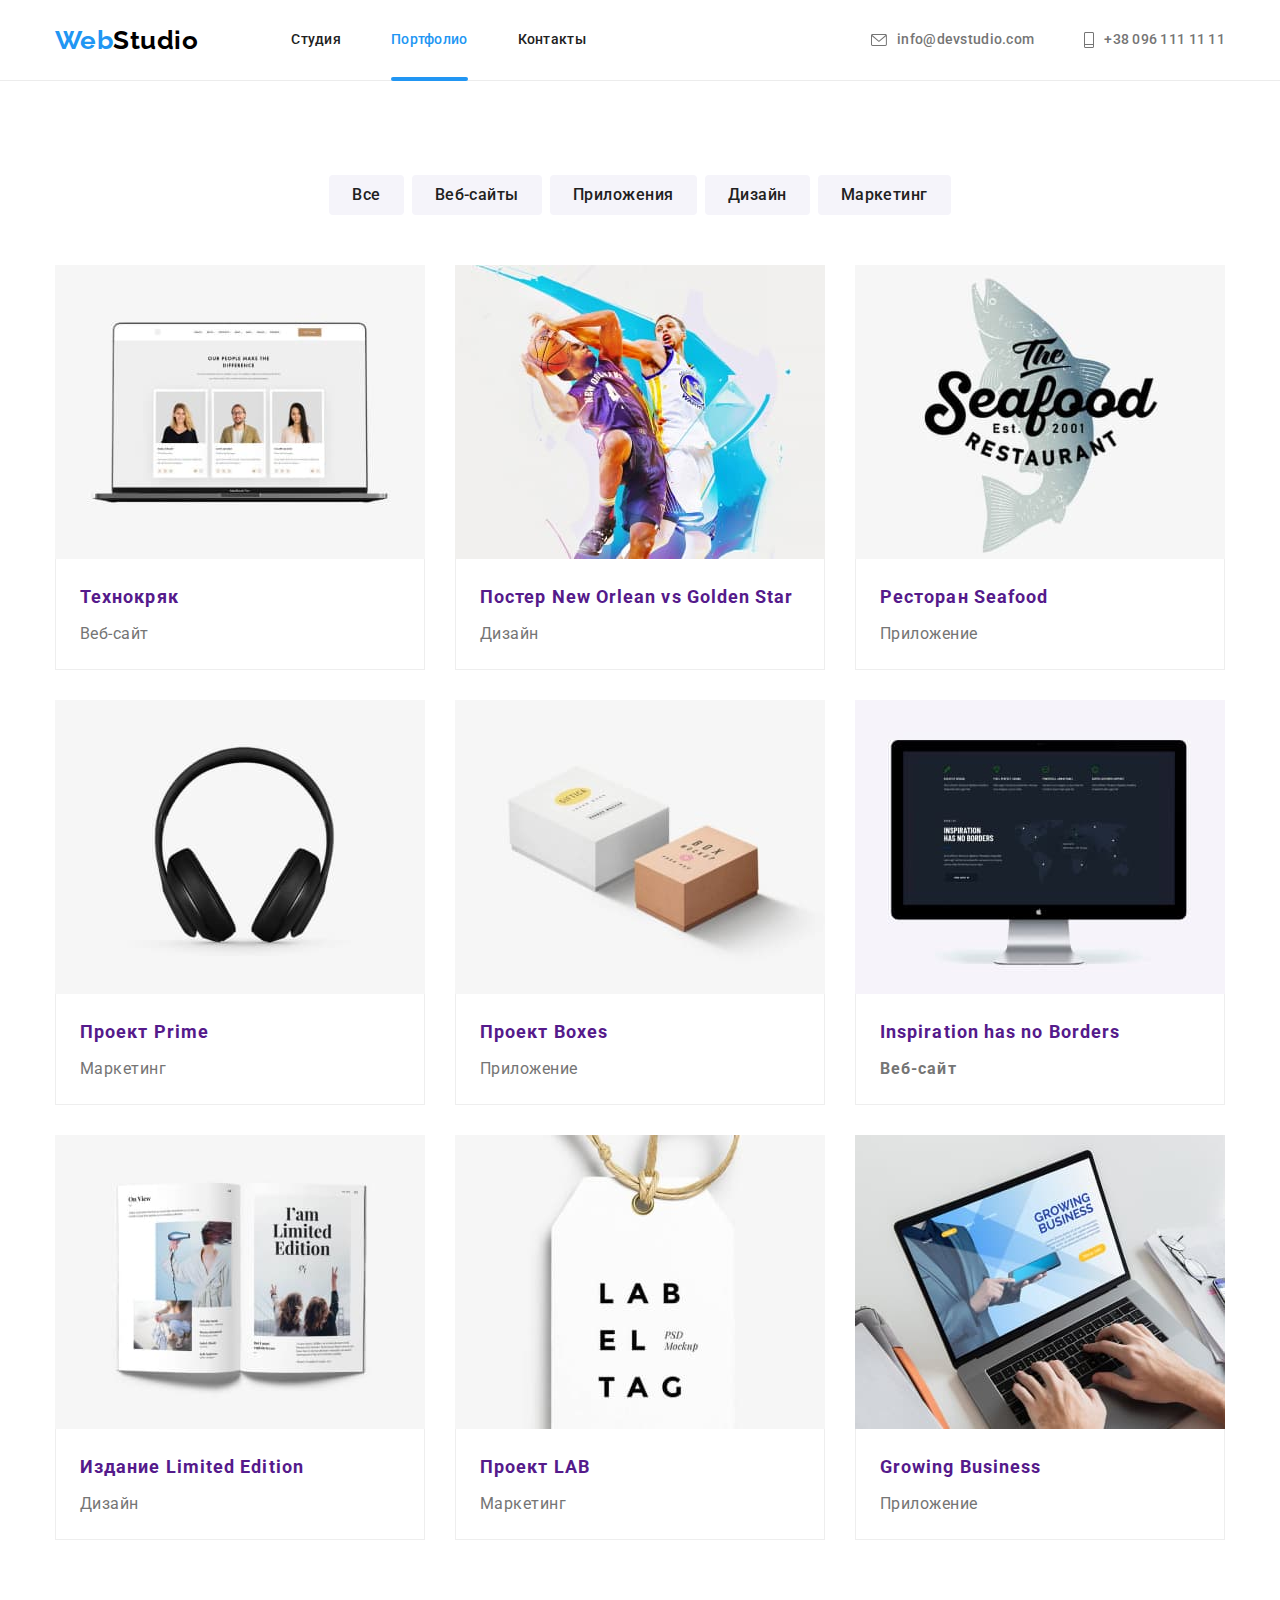
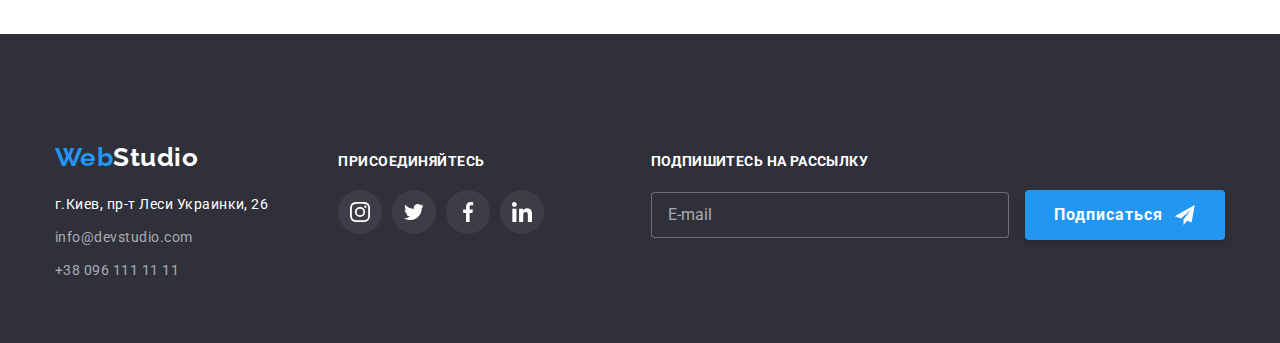
==== commit 0e5d0ab7: "upd" ====
--- a/portfolio.html
+++ b/portfolio.html
@@ -120,6 +120,7 @@
         <div class="container">
           <ul class="portfolio-list list">
             <li class="portfolio-item">
+              <a class="link portfolio__link" href="">
               <div class="portfolio-description">
                 <img
                   srcset="
@@ -138,8 +139,10 @@
                 <h2 class="portfolio-list-title">Технокряк</h2>
                 <p class="portfolio-list-text">Веб-сайт</p>
               </div>
-            </li>
-            <li class="portfolio-item">
+              </a>
+            </li>
+            <li class="portfolio-item">
+              <a class="link portfolio__link" href="">
               <div class="portfolio-description">
                 <img
                   srcset="
@@ -160,9 +163,11 @@
                 </h2>
                 <p class="portfolio-list-text">Дизайн</p>
               </div>
-            </li>
-
-            <li class="portfolio-item">
+              </a>
+            </li>
+
+            <li class="portfolio-item">
+              <a class="link portfolio__link" href="">
               <div class="portfolio-description">
                 <img
                   srcset="
@@ -182,9 +187,11 @@
                 <h2 class="portfolio-list-title">Ресторан <span lang="en">Seafood</span></h2>
                 <p class="portfolio-list-text">Приложение</p>
               </div>
-            </li>
-
-            <li class="portfolio-item">
+              </a>
+            </li>
+
+            <li class="portfolio-item">
+              <a class="link portfolio__link" href="">
               <div class="portfolio-description">
                 <img
                   srcset="
@@ -203,9 +210,11 @@
                 <h2 class="portfolio-list-title">Проект <span lang="en">Prime</span></h2>
                 <p class="portfolio-list-text">Маркетинг</p>
               </div>
-            </li>
-
-            <li class="portfolio-item">
+              </a>
+            </li>
+
+            <li class="portfolio-item">
+              <a class="link portfolio__link" href="">
               <div class="portfolio-description">
                 <img
                   srcset="
@@ -224,9 +233,11 @@
                 <h2 class="portfolio-list-title">Проект <span lang="en">Boxes</span></h2>
                 <p class="portfolio-list-text">Приложение</p>
               </div>
-            </li>
-
-            <li class="portfolio-item">
+              </a>
+            </li>
+
+            <li class="portfolio-item">
+              <a class="link portfolio__link" href="">
               <div class="portfolio-description">
                 <img
                   srcset="
@@ -245,9 +256,11 @@
                 <h2 class="portfolio-list-title"><span lang="en">Inspiration has no Borders</span</h2>
                 <p class="portfolio-list-text">Веб-сайт</p>
               </div>
-            </li>
-
-            <li class="portfolio-item">
+              </a>
+            </li>
+
+            <li class="portfolio-item">
+              <a class="link portfolio__link" href="">
               <div class="portfolio-description">
                 <img
                   srcset="
@@ -266,9 +279,11 @@
                 <h2 class="portfolio-list-title">Издание <span lang="en">Limited Edition</span></h2>
                 <p class="portfolio-list-text">Дизайн</p>
               </div>
-            </li>
-
-            <li class="portfolio-item">
+              </a>
+            </li>
+
+            <li class="portfolio-item">
+              <a class="link portfolio__link" href="">
               <div class="portfolio-description">
                 <img
                   srcset="
@@ -287,9 +302,11 @@
                 <h2 class="portfolio-list-title">Проект <span lang="en">LAB</span></h2>
                 <p class="portfolio-list-text">Маркетинг</p>
               </div>
+              </a>
             </li>
 
             <li class="portfolio-item border">
+              <a class="link portfolio__link" href="">
               <div class="portfolio-description">
                 <img
                   srcset="
@@ -308,6 +325,7 @@
                 <h2 class="portfolio-list-title"><span lang="en">Growing Business</span></h2>
                 <p class="portfolio-list-text">Приложение</p>
               </div>
+              </a>
             </li>
           </ul>
         </div>
--- a/css/main.min.css
+++ b/css/main.min.css
@@ -1 +1 @@
-:root{--primary-text-color: #212121;--secondary-text-color: #757575;--white-text-color: #ffffff;--accent-color: #2196f3;--black-logo-color: #000000;--footer-text-color: rgba(255, 255, 255, 0.6);--white-background-color: #ffffff;--hero-background-color: #2f303a;--team-background-color: #f5f4fa}body{font-family:"Roboto";letter-spacing:.03em;background-color:var(--white-background-color);color:var(--primary-text-color)}.list{list-style:none}.link{text-decoration:none}h1,h2,h3,h4,h5,h6,p,ul{margin:0;padding:0}img{display:block;width:100%;height:auto}.container{width:100%;margin-left:auto;margin-right:auto}@media screen and (min-width: 480px){.container{padding-left:15px;padding-right:15px}}@media screen and (min-width: 480px){.container{width:480px}}@media screen and (min-width: 768px){.container{width:768px}}@media screen and (min-width: 1200px){.container{width:1200px}}.section-title{font-weight:700;font-size:36px;line-height:1.17;text-align:center;color:var(--primary-text-color)}.logo{font-family:"Raleway";font-weight:700;font-size:26px;line-height:1.19;align-items:center;text-align:center;color:var(--accent-color)}.visually-hidden{position:absolute;width:1px;height:1px;margin:-1px;padding:0;overflow:hidden;border:0;clip:rect(0 0 0 0)}.header{border-bottom:1px solid #ececec}@media screen and (max-width: 767px){.header{padding-top:16px;padding-bottom:16px}}.header__section{display:flex;align-items:center;justify-content:space-between;padding-left:15px;padding-right:15px}@media screen and (max-width: 767px){.header__section{max-width:767px}}.header__nav{display:flex;align-items:center}.header__logo{margin-right:93px}.header__logo--black{color:var(--black-logo-color)}.nav{display:flex}@media screen and (max-width: 767px){.nav{display:none}}.nav__item:not(:last-child){margin-right:50px}.nav__link{display:block;padding-top:32px;padding-bottom:32px;font-weight:500;font-size:14px;line-height:1.14;letter-spacing:.02em;color:var(--primary-text-color);position:relative;transition:color 250ms cubic-bezier(0.4, 0, 0.2, 1)}.nav__link:focus,.nav__link:hover{color:var(--accent-color)}.nav__link--current{color:var(--accent-color)}.nav__link--current::after{position:absolute;display:block;content:"";width:100%;height:4px;border-radius:2px;bottom:-1px;background-color:var(--accent-color)}.header-contact{display:flex}@media screen and (max-width: 767px){.header-contact{display:none}}@media screen and (min-width: 768px)and (max-width: 1199px){.header-contact{flex-direction:column;align-content:center}}.header-contack__list{margin-left:auto}.header-contact__item+.header-contact__item{margin-left:50px}@media screen and (min-width: 768px)and (max-width: 1199px){.header-contact__item+.header-contact__item{margin-left:0px}}@media screen and (min-width: 768px)and (max-width: 1199px){.header-contact__item{margin-left:0px}}.header-contact__link{display:inline-flex;padding:32px 0px 32px;align-items:center;font-weight:500;font-size:14px;line-height:1.14;letter-spacing:.02em;color:var(--secondary-text-color);transition:color 250ms cubic-bezier(0.4, 0, 0.2, 1)}.header-contact__link:hover,.header-contact__link:focus{color:var(--accent-color)}@media screen and (min-width: 768px)and (max-width: 1199px){.header-contact__link{padding:0}}@media screen and (min-width: 768px)and (max-width: 1199px){.header-contact__item:not(:last-child){margin-bottom:10px}}.header-contact__icon{margin-right:10px;fill:currentColor}.mob-menu{width:100vw;height:100vh;position:fixed;background-color:#fff;top:0;right:0;padding:15px 10px 48px 40px;z-index:999}.flex{display:flex;flex-direction:column;justify-content:space-between}.menu-open{display:flex;align-items:center;justify-content:center;width:40px;height:40px;background-color:rgba(0,0,0,0);color:#212121;border:none;margin-left:auto;cursor:pointer}.menu-open:hover,.menu-open:focus{fill:var(--accent-color)}@media screen and (min-width: 768px){.menu-open{display:none}}.menu-close{display:flex;align-items:center;justify-content:center;background-color:rgba(0,0,0,0);color:#212121;border:none;margin-left:auto;cursor:pointer}.menu-close:hover,.menu-close:focus{fill:var(--accent-color)}.mob-menu-list__item:not(:last-child){margin-bottom:32px}.mob-menu-list__link{font-family:Roboto;font-weight:500;font-size:40px;line-height:1.18;letter-spacing:.02em;color:#212121}.mob-menu-list__link:focus,.mob-menu-list__link:hover{color:var(--accent-color)}.mob-menu-list__link--current{color:var(--accent-color)}.mob-menu-list__tell{display:block;margin-bottom:32px;font-family:Roboto;font-style:normal;font-weight:500;font-size:34px;line-height:1.18;letter-spacing:.02em;color:#2196f3}.mob-menu-list__mail{display:block;font-family:Roboto;font-style:normal;font-weight:500;font-size:24px;line-height:1.17;letter-spacing:.02em;color:#757575;margin-bottom:64px}.mob-menu-list__social{display:flex;flex-direction:row;column-gap:20px}.mob-menu-list__social-item{position:relative;font-weight:500;font-size:18px;line-height:1.22;letter-spacing:.02em;color:#2196f3}.mob-menu-list__social-item:not(:first-child)::before{content:"";display:block;position:absolute;top:0;left:-10px;width:1px;height:22px;background-color:rgba(33,33,33,.2)}.mob-menu.is-hidden{opacity:0;visibility:hidden;pointer-events:none}.hero{text-align:center;margin-left:auto;margin-right:auto;background-color:var(--hero-background-color);background-image:linear-gradient(to right, rgba(47, 48, 58, 0.4), rgba(47, 48, 58, 0.4)),url("../img/hero-mobile.jpg");background-repeat:no-repeat;background-size:cover;background-position:center;height:400px;padding-top:118px;padding-bottom:0px}@media screen and (min-device-pixel-ratio: 2),screen and (min-resolution: 192dpi),screen and (min-resolution: 2dppx){.hero{background-image:linear-gradient(to right, rgba(47, 48, 58, 0.4), rgba(47, 48, 58, 0.4)),url(../images/hero-mobile2x.jpg)}}@media screen and (min-width: 768px){.hero{background-image:linear-gradient(to right, rgba(47, 48, 58, 0.4), rgba(47, 48, 58, 0.4)),url("../images/hero-tablet.jpg")}}@media screen and (min-width: 768px)and (min-device-pixel-ratio: 2),screen and (min-width: 768px)and (min-resolution: 192dpi),screen and (min-width: 768px)and (min-resolution: 2dppx){.hero{background-image:linear-gradient(to right, rgba(47, 48, 58, 0.4), rgba(47, 48, 58, 0.4)),url("../images/hero-tablet2x.jpg")}}@media screen and (min-width: 1200px){.hero{background-image:linear-gradient(to right, rgba(47, 48, 58, 0.4), rgba(47, 48, 58, 0.4)),url("../images/hero-desctop.jpg")}}@media screen and (min-width: 1200px)and (min-device-pixel-ratio: 2),screen and (min-width: 1200px)and (min-resolution: 192dpi),screen and (min-width: 1200px)and (min-resolution: 2dppx){.hero{background-image:linear-gradient(to right, rgba(47, 48, 58, 0.4), rgba(47, 48, 58, 0.4)),url("../images/hero-desctop2x.jpg")}}@media screen and (min-width: 1200px){.hero{max-width:1600px;height:600px;padding-top:200px}}.hero__title{padding:0;margin-bottom:30px;margin-left:auto;margin-right:auto;max-width:250px;font-weight:900;font-size:18px;line-height:1.62;letter-spacing:.06em;text-transform:uppercase;color:var(--white-text-color)}@media screen and (min-width: 480px){.hero__title{font-size:26px;max-width:360px}}@media screen and (min-width: 1200px){.hero__title{font-size:44px;max-width:360px;line-height:1.36;max-width:696px;margin-left:auto;margin-right:auto}}.hero__btn{display:inline-block;min-width:140px;border-radius:4px;border:1px solid rgba(0,0,0,0);padding:7px;background-color:var(--accent-color);color:var(--white-text-color);font-family:"Roboto";font-weight:700;font-size:12px;line-height:1.87;align-items:center;text-align:center;letter-spacing:.06em;cursor:pointer;transition:background-color 250ms cubic-bezier(0.4, 0, 0.2, 1),color 250ms cubic-bezier(0.4, 0, 0.2, 1)}.hero__btn:hover,.hero__btn:focus{background-color:#188ce8;box-shadow:rgba(0,0,0,.25)}@media screen and (min-width: 480px){.hero__btn{padding:10px 32px;font-size:16px;min-width:200px}}.features{padding-top:60px;padding-bottom:60px}@media screen and (min-width: 1200px){.features{padding-top:94px;padding-bottom:94px}}@media screen and (max-width: 479px){.features{padding-left:15px;padding-right:15px}}.features-flex{display:flex;flex-wrap:wrap}.features-list{justify-content:center;grid-gap:30px}@media screen and (min-width: 480px){.features-list__item{width:450px}}@media screen and (min-width: 768px){.features-list__item{width:354px}}@media screen and (min-width: 1200px){.features-list__item{width:270px}}.features-list__icon-fon{display:flex;height:120px;align-items:center;justify-content:center;flex-direction:column;margin-bottom:30px;background-color:var(--team-background-color)}@media screen and (min-width: 480px){.features-list__icon-fon{width:450px}}@media screen and (min-width: 768px){.features-list__icon-fon{width:354px}}@media screen and (min-width: 1200px){.features-list__icon-fon{width:270px}}.features-list__icon{align-items:center}.features-list__title{margin-bottom:10px;font-weight:700;font-size:14px;line-height:1.14;text-transform:uppercase;text-align:center}@media screen and (min-width: 768px){.features-list__title{text-align:left}}.features-list__text{font-size:14px;line-height:1.71;color:var(--secondary-text-color)}.work{padding-bottom:94px;display:none}@media screen and (min-width: 1200px){.work{display:block}}.work__title{margin-bottom:50px}.work-list{display:flex;justify-content:center;align-items:center;grid-gap:30px}.work-list__item{position:relative}.work-list__text{width:100%;position:absolute;bottom:0;left:0;padding:27px 0px;font-weight:bold;font-size:14px;line-height:1.14;text-align:center;text-transform:uppercase;color:var(--white-text-color);background-color:rgba(47,48,58,.8)}.team{padding-top:60px;padding-bottom:60px;background-color:var(--team-background-color)}@media screen and (min-width: 1200px){.team{padding-top:94px;padding-bottom:94px}}.team__title{margin-bottom:30px;font-weight:700;font-size:28px;line-height:1.17;text-align:center}@media screen and (min-width: 1200px){.team__title{margin-bottom:50px;font-size:36px}}.team-list{display:flex;flex-wrap:wrap;justify-content:center;align-items:center;grid-gap:30px}.team-list__item{box-shadow:0px 1px 3px rgba(0,0,0,.12),0px 1px 1px rgba(0,0,0,.14),0px 2px 1px rgba(0,0,0,.2);background-color:var(--white-background-color)}@media screen and (max-width: 479px){.team-list__item{width:270px}}@media screen and (min-width: 480px){.team-list__item{width:450px}}@media screen and (min-width: 768px){.team-list__item{width:354px}}@media screen and (min-width: 1200px){.team-list__item{width:270px}}.team-list__workers{padding:30px 0px}.team-list__worker{font-weight:500;font-size:16px;line-height:1.19;text-align:center}.team-list__profession{margin-top:10px;font-size:16px;line-height:1.19;text-align:center;color:var(--secondary-text-color)}.team-list__social-list{display:flex;justify-content:center;align-items:center;padding:0px 32px;margin-top:16px;list-style:none;gap:10px}.team-list__social-item{width:44px;height:44px}.team-list__social-link{display:block;width:44px;height:44px;border-radius:50%;color:#afb1b8;background-color:#fff;transition:background-color 250ms cubic-bezier(0.4, 0, 0.2, 1),color 250ms cubic-bezier(0.4, 0, 0.2, 1)}.team-list__social-link:hover,.team-list__social-link:focus{color:#fff;background-color:var(--accent-color)}.team-list__social-icon{margin:12px 0px 0px 12px;fill:currentColor}.client{padding-top:60px;padding-bottom:60px}@media screen and (min-width: 1200px){.client{padding-top:94px;padding-bottom:94px}}.client__title{margin-bottom:30px;font-weight:700;font-size:28px;line-height:1.17;text-align:center}@media screen and (min-width: 1200px){.client__title{margin-bottom:50px;font-size:36px}}.client__list{justify-content:center;align-items:center;grid-gap:30px}.customers{display:flex;flex-wrap:wrap}@media screen and (min-width: 1200px){.customers{flex-wrap:nowrap}}.customers__item{height:90px;transition:border-color 250ms cubic-bezier(0.4, 0, 0.2, 1),color 250ms cubic-bezier(0.4, 0, 0.2, 1)}.customers__item:focus,.customers__item:hover{color:var(--accent-color);border-color:var(--accent-color)}@media screen and (max-width: 767px){.customers__item{width:210px}}@media screen and (min-width: 768px){.customers__item{width:226px}}@media screen and (min-width: 1200px){.customers__item{width:170px}}.customers__link{display:flex;justify-content:center;align-items:center;border:1px solid #afb1b8;color:#afb1b8;background-color:#fff;padding:16px 32px;transition:border-color 250ms cubic-bezier(0.4, 0, 0.2, 1),color 250ms cubic-bezier(0.4, 0, 0.2, 1)}.customers__link:focus,.customers__link:hover{color:var(--accent-color);border-color:var(--accent-color)}@media screen and (min-width: 1200px){.customers__link{width:170px}}.customers__icon{fill:currentColor}.footer{text-align:center;padding:60px 0px;background-color:var(--hero-background-color)}.footer__flex{display:block;margin:0;padding:0px;list-style:none}@media(min-width: 768px){.footer__flex{display:flex;justify-content:center;flex-wrap:wrap;gap:30px 165px}}@media(min-width: 1200px){.footer__flex{display:flex;justify-content:center;text-align:left;gap:70px}}.footer__logo--white{color:var(--white-text-color)}.footer-contact{margin-top:20px}.footer-contact__address{color:var(--white-text-color)}.footer-contact__item{margin-top:9px}.footer-contact__link{font-style:normal;font-size:14px;line-height:1.71;color:var(--footer-text-color);transition:color 250ms cubic-bezier(0.4, 0, 0.2, 1)}.footer-contact__link:hover,.footer-contact__link:focus{color:var(--accent-color)}.social-section{display:block;margin-top:60px;text-align:center}@media(min-width: 768px){.social-section{margin-top:0px}}.social-section__text{padding:20px 0px 10px 0px;margin-bottom:20px;font-weight:700;font-size:14px;line-height:1.14px;text-transform:uppercase;color:var(--white-text-color)}@media(min-width: 768px){.social-section__text{padding-bottom:10px}}@media(min-width: 1200px){.social-section__text{text-align:left}}.footer-list{display:flex;justify-content:space-between;justify-content:center;padding:0;margin-top:0;list-style:none}.footer-list__item{width:44px;height:44px;margin-right:10px}.footer-list__link{display:flex;width:44px;height:44px;border-radius:50%;color:#fff;background-color:rgba(255,255,255,.062745098);transition:background-color 250ms cubic-bezier(0.4, 0, 0.2, 1),color 250ms cubic-bezier(0.4, 0, 0.2, 1)}.footer-list__link:hover,.footer-list__link:focus{color:#fff;background-color:var(--accent-color)}.footer-list__icon{margin:12px 0px 0px 12px;fill:currentColor}.footer-submit{margin-top:60px}@media(min-width: 768px){.footer-submit{margin-top:0px;padding:0}}@media(min-width: 1200px){.footer-submit{margin-left:23px}}.footer-submit__text{padding:20px 0px 10px 0px;margin-bottom:20px;font-weight:700;font-size:14px;line-height:1.14px;text-transform:uppercase;color:var(--white-text-color)}.footer-submit__input{margin-bottom:20px;width:100%;margin:0;padding:13px 16px;border-radius:4px;border:1px solid rgba(255,255,255,.3);background-color:var(--hero-background-color);color:var(--white-text-color)}.footer-submit__input::placeholder{font-size:16px;line-height:1.25;color:rgba(255,255,255,.6)}@media(min-width: 1200px){.footer-submit__input{width:358px;margin-right:12px}}.footer-submit__btn{display:inline-flex;align-items:center;justify-content:center;border:none;margin-top:20px;padding:8px 29px;border-radius:4px;background-color:var(--accent-color);box-shadow:0px 4px 4px rgba(0,0,0,.15);color:var(--white-text-color);font-family:"Roboto";font-style:normal;font-weight:700;font-size:16px;line-height:1.87;letter-spacing:.06em;cursor:pointer;min-height:43px}@media(min-width: 1200px){.footer-submit__btn{margin-top:0px}}.button-submit__icon{margin-left:10px;width:24px;height:20px;fill:#fff}.portfolio-section{padding-top:60px;padding-bottom:60px}@media screen and (min-width: 1200px){.portfolio-section{padding-top:94px;padding-bottom:94px}}@media screen and (max-width: 479px){.portfolio-section{padding-left:15px;padding-right:15px}}.portfolio-btn-list{display:flex;flex-wrap:wrap;justify-content:flex-start;margin-bottom:40px;grid-gap:8px;grid-row-gap:15px}@media(min-width: 768px){.portfolio-btn-list{justify-content:center;margin-bottom:30px}}@media(min-width: 1200px){.portfolio-btn-list{margin-bottom:50px}}.portfolio-item:hover .portfolio-overlay{transform:translateY(0)}.portfolio-description{position:relative;overflow:hidden}.portfolio-overlay{position:absolute;display:inline-block;content:"";width:100%;height:100%;top:0;left:0;background-color:rgba(33,150,243,.9);transform:translateY(100%);transition:transform 250ms cubic-bezier(0.4, 0, 0.2, 1)}.portfolio-description-text{position:absolute;top:0;left:0;padding:63px 24px;font-size:18px;line-height:1.56;color:var(--white-text-color)}.portfolio-btn{display:inline-block;min-width:73px;border-radius:4px;border:1px solid rgba(0,0,0,0);padding:6px 22px;font-family:"Roboto";font-weight:500;font-size:16px;line-height:1.63;letter-spacing:.03em;text-align:center;background-color:var(--team-background-color);color:var(--primary-text-color);cursor:pointer;transition:background-color 250ms cubic-bezier(0.4, 0, 0.2, 1),color 250ms cubic-bezier(0.4, 0, 0.2, 1),box-shadow 250ms cubic-bezier(0.4, 0, 0.2, 1)}.portfolio-btn:hover,.portfolio-btn:focus{background-color:var(--accent-color);color:var(--white-text-color);box-shadow:0px 3px 1px rgba(0,0,0,.1),0px 1px 2px rgba(0,0,0,.08),0px 2px 2px rgba(0,0,0,.12)}.portfolio-list{display:grid;grid-template-columns:auto;gap:30px 30px;align-items:stretch}@media screen and (min-width: 480px){.portfolio-list{grid-template-columns:auto}}@media screen and (min-width: 768px){.portfolio-list{grid-template-columns:auto auto}}@media screen and (min-width: 1200px){.portfolio-list{grid-template-columns:auto auto auto}}.portfolio-item{transition:box-shadow 250ms cubic-bezier(0.4, 0, 0.2, 1)}.portfolio-item:hover,.portfolio-item:focus{box-shadow:0px 3px 1px rgba(0,0,0,.1),0px 1px 2px rgba(0,0,0,.08),0px 2px 2px rgba(0,0,0,.12)}.portfolio-border{border:1px solid #eee;border-top:rgba(0,0,0,0);padding:20px 24px}.portfolio-list-title{font-weight:700;font-size:18px;line-height:2;letter-spacing:.06em}.portfolio-list-text{margin-top:4px;font-size:16px;line-height:1.87;color:var(--secondary-text-color)}.backdrop{position:fixed;display:flex;align-items:center;justify-content:center;width:100vw;height:100vh;background-color:rgba(0,0,0,.2);top:0;transition:opacity 250ms cubic-bezier(0.4, 0, 0.2, 1),visibility 250ms cubic-bezier(0.4, 0, 0.2, 1)}.backdrop.is-hidden{opacity:0;visibility:hidden;pointer-events:none}.backdrop.is-hidden .modal{transform:scale(2)}.modal{width:320px;min-height:581px;background-color:#fff;position:relative;transform:scale(1);transition:transform 250ms cubic-bezier(0.4, 0, 0.2, 1)}@media screen and (min-width: 480px){.modal{width:450px;min-height:609px}}@media screen and (min-width: 1200px){.modal{width:528px;min-height:581px}}.modal-icon{fill:var(--black-logo-color);transition:fill 250ms cubic-bezier(0.4, 0, 0.2, 1)}.close-btn{position:absolute;display:flex;align-items:center;justify-content:center;right:8px;top:8px;background-color:rgba(0,0,0,0);border-radius:50%;width:30px;height:30px;border:1px solid rgba(0,0,0,.1);cursor:pointer}.close-btn:hover .modal-icon{fill:var(--accent-color)}.form{margin-left:auto;margin-right:auto;padding:40px}@media screen and (min-width: 480px){.form{width:450px}}@media screen and (min-width: 1200px){.form{width:528px}}.form-title{display:block;font-weight:700;font-size:20px;line-height:1.15;text-align:center}.top-title{margin-top:12px}.form-field{position:relative;display:flex;flex-direction:column;margin-bottom:10px}.form-label,.comment-label{font-size:12px;line-height:1.16;letter-spacing:.01em;color:var(--secondary-text-color);margin-bottom:4px}.form-input{width:100%;margin:0;padding:11px 42px;border:1px solid rgba(33,33,33,.2);border-radius:4px;outline:none;transition:border-color 250ms cubic-bezier(0.4, 0, 0.2, 1)}.form-input:focus{border-color:var(--accent-color)}.form-input:focus~.input-icon{fill:var(--accent-color)}.input-icon{position:absolute;top:50%;left:15px;transform:translateY(25%);display:inline-block;width:12px;height:12px;transition:fill 250ms cubic-bezier(0.4, 0, 0.2, 1)}textarea{resize:none;border:1px solid rgba(33,33,33,.2);border-radius:4px;padding:12px 16px;font-size:12px;line-height:1.17;letter-spacing:.01em;height:120px;outline:none;transition:border-color 250ms cubic-bezier(0.4, 0, 0.2, 1)}textarea:focus{border-color:var(--accent-color)}.comment::placeholder{font-size:12px;line-height:1.17;letter-spacing:.01em;color:#757575}.form-field-chek{padding-left:0px;margin-top:25px;margin-bottom:30px}@media screen and (min-width: 1200px){.form-field-chek{padding-left:14px}}.icon-chek{display:inline-block;width:16px;height:15px;border:2px solid #212121;border-radius:2px;margin-right:7px}.form-checkbox{position:absolute;width:1px;height:1px;margin:-1px;padding:0;overflow:hidden;border:0;clip:rect(0 0 0 0)}.form-checkbox:checked+.icon-chek{background-image:url(../images/icon-check.svg);background-position:center;background-repeat:no-repeat;background-color:var(--accent-color);background-origin:border-box;border-color:var(--accent-color)}.policy-label{position:relative;display:flex;align-items:center;font-size:11px;line-height:1.14;color:var(--secondary-text-color)}@media screen and (max-width: 479px){.policy-label{font-size:10px;line-height:1.11}}@media screen and (min-width: 1200px){.policy-label{font-size:14px;line-height:1.71}}.policy-link{margin-left:3px;color:#2196f3}@media screen and (max-width: 479px){.policy-link{position:absolute;top:18px;left:21px}}.form-btn{display:flex;align-items:center;justify-content:center;margin:0 auto;padding:10px 56px;border:none;border-radius:4px;text-align:center;text-decoration:none;font-family:"Roboto";font-style:normal;font-weight:700;font-size:16px;line-height:1.87;letter-spacing:.06em;cursor:pointer;background-color:var(--accent-color);box-shadow:0px 4px 4px rgba(0,0,0,.15);color:var(--white-text-color);transition:background-color 250ms cubic-bezier(0.4, 0, 0.2, 1)}.form-btn:focus,.form-btn:hover{background-color:#188ce8}/*# sourceMappingURL=main.min.css.map */+:root{--primary-text-color: #212121;--secondary-text-color: #757575;--white-text-color: #ffffff;--accent-color: #2196f3;--black-logo-color: #000000;--footer-text-color: rgba(255, 255, 255, 0.6);--white-background-color: #ffffff;--hero-background-color: #2f303a;--team-background-color: #f5f4fa}body{font-family:"Roboto";letter-spacing:.03em;background-color:var(--white-background-color);color:var(--primary-text-color)}.list{list-style:none}.link{text-decoration:none}h1,h2,h3,h4,h5,h6,p,ul{margin:0;padding:0}img{display:block;width:100%;height:auto}.container{width:100%;margin-left:auto;margin-right:auto}@media screen and (min-width: 480px){.container{padding-left:15px;padding-right:15px}}@media screen and (min-width: 480px){.container{width:480px}}@media screen and (min-width: 768px){.container{width:768px}}@media screen and (min-width: 1200px){.container{width:1200px}}.section-title{font-weight:700;font-size:36px;line-height:1.17;text-align:center;color:var(--primary-text-color)}.logo{font-family:"Raleway";font-weight:700;font-size:26px;line-height:1.19;align-items:center;text-align:center;color:var(--accent-color)}.visually-hidden{position:absolute;width:1px;height:1px;margin:-1px;padding:0;overflow:hidden;border:0;clip:rect(0 0 0 0)}.header{border-bottom:1px solid #ececec}@media screen and (max-width: 767px){.header{padding-top:16px;padding-bottom:16px}}.header__section{display:flex;align-items:center;justify-content:space-between;padding-left:15px;padding-right:15px}@media screen and (max-width: 767px){.header__section{max-width:767px}}.header__nav{display:flex;align-items:center}.header__logo{margin-right:93px;padding-bottom:24px;padding-top:24px}.header__logo--black{color:var(--black-logo-color)}.nav{display:flex}@media screen and (max-width: 767px){.nav{display:none}}.nav__item:not(:last-child){margin-right:50px}.nav__link{display:block;padding-top:32px;padding-bottom:32px;font-weight:500;font-size:14px;line-height:1.14;letter-spacing:.02em;color:var(--primary-text-color);position:relative;transition:color 250ms cubic-bezier(0.4, 0, 0.2, 1)}.nav__link:focus,.nav__link:hover{color:var(--accent-color)}.nav__link--current{color:var(--accent-color)}.nav__link--current::after{position:absolute;display:block;content:"";width:100%;height:4px;border-radius:2px;bottom:-1px;background-color:var(--accent-color)}.header-contact{display:flex}@media screen and (max-width: 767px){.header-contact{display:none}}@media screen and (min-width: 768px)and (max-width: 1199px){.header-contact{flex-direction:column;align-content:center}}.header-contack__list{margin-left:auto}.header-contact__item+.header-contact__item{margin-left:50px}@media screen and (min-width: 768px)and (max-width: 1199px){.header-contact__item+.header-contact__item{margin-left:0px}}@media screen and (min-width: 768px)and (max-width: 1199px){.header-contact__item{margin-left:0px}}.header-contact__link{display:inline-flex;padding:32px 0px 32px;align-items:center;font-weight:500;font-size:14px;line-height:1.14;letter-spacing:.02em;color:var(--secondary-text-color);transition:color 250ms cubic-bezier(0.4, 0, 0.2, 1)}.header-contact__link:hover,.header-contact__link:focus{color:var(--accent-color)}@media screen and (min-width: 768px)and (max-width: 1199px){.header-contact__link{padding:0}}@media screen and (min-width: 768px)and (max-width: 1199px){.header-contact__link.email{padding-top:24px}.header-contact__link.tel{padding-bottom:24px}}@media screen and (min-width: 768px)and (max-width: 1199px){.header-contact__item:not(:last-child){margin-bottom:10px}}.header-contact__icon{margin-right:10px;fill:currentColor}.mob-menu{width:100vw;height:100vh;position:fixed;background-color:#fff;top:0;right:0;padding:15px 10px 48px 40px;z-index:999;transition:all 250ms cubic-bezier(0.4, 0, 0.2, 1)}.flex{display:flex;flex-direction:column;justify-content:space-between}.menu-open{display:flex;align-items:center;justify-content:center;width:40px;height:40px;background-color:rgba(0,0,0,0);color:#212121;border:none;margin-left:auto;cursor:pointer}.menu-open:hover,.menu-open:focus{fill:var(--accent-color)}@media screen and (min-width: 768px){.menu-open{display:none}}.menu-close{display:flex;align-items:center;justify-content:center;background-color:rgba(0,0,0,0);color:#212121;border:none;margin-left:auto;cursor:pointer}.menu-close:hover,.menu-close:focus{fill:var(--accent-color)}.mob-menu-list__item:not(:last-child){margin-bottom:32px}.mob-menu-list__link{font-family:Roboto;font-weight:500;font-size:40px;line-height:1.18;letter-spacing:.02em;color:#212121;transition:250ms cubic-bezier(0.4, 0, 0.2, 1)}.mob-menu-list__link:focus,.mob-menu-list__link:hover{color:var(--accent-color)}.mob-menu-list__link--current{color:var(--accent-color)}.mob-menu-list__tell{display:block;margin-bottom:32px;font-family:Roboto;font-style:normal;font-weight:500;font-size:34px;line-height:1.18;letter-spacing:.02em;color:#2196f3}.mob-menu-list__mail{display:block;font-family:Roboto;font-style:normal;font-weight:500;font-size:24px;line-height:1.17;letter-spacing:.02em;color:#757575;margin-bottom:64px}.mob-menu-list__social{display:flex;flex-direction:row;column-gap:20px}.mob-menu-list__social-item{position:relative;font-weight:500;font-size:18px;line-height:1.22;letter-spacing:.02em;color:#2196f3}.mob-menu-list__social-item:not(:last-child){border-width:0 1px 0 0;border-style:solid;border-color:rgba(33,33,33,.2)}.mob-menu.is-hidden{opacity:0;visibility:hidden;pointer-events:none;transition:opacity 250ms cubic-bezier(0.4, 0, 0.2, 1),visibility 250ms cubic-bezier(0.4, 0, 0.2, 1)}.hero{text-align:center;margin-left:auto;margin-right:auto;background-color:var(--hero-background-color);background-image:linear-gradient(to right, rgba(47, 48, 58, 0.4), rgba(47, 48, 58, 0.4)),url("../img/hero-mobile.jpg");background-repeat:no-repeat;background-size:cover;background-position:center;height:400px;padding-top:117px;padding-bottom:117px}@media screen and (min-device-pixel-ratio: 2),screen and (min-resolution: 192dpi),screen and (min-resolution: 2dppx){.hero{background-image:linear-gradient(to right, rgba(47, 48, 58, 0.4), rgba(47, 48, 58, 0.4)),url(../images/hero-mobile2x.jpg)}}@media screen and (min-width: 768px){.hero{background-image:linear-gradient(to right, rgba(47, 48, 58, 0.4), rgba(47, 48, 58, 0.4)),url("../images/hero-tablet.jpg")}}@media screen and (min-width: 768px)and (min-device-pixel-ratio: 2),screen and (min-width: 768px)and (min-resolution: 192dpi),screen and (min-width: 768px)and (min-resolution: 2dppx){.hero{background-image:linear-gradient(to right, rgba(47, 48, 58, 0.4), rgba(47, 48, 58, 0.4)),url("../images/hero-tablet2x.jpg")}}@media screen and (min-width: 1200px){.hero{background-image:linear-gradient(to right, rgba(47, 48, 58, 0.4), rgba(47, 48, 58, 0.4)),url("../images/hero-desctop.jpg")}}@media screen and (min-width: 1200px)and (min-device-pixel-ratio: 2),screen and (min-width: 1200px)and (min-resolution: 192dpi),screen and (min-width: 1200px)and (min-resolution: 2dppx){.hero{background-image:linear-gradient(to right, rgba(47, 48, 58, 0.4), rgba(47, 48, 58, 0.4)),url("../images/hero-desctop2x.jpg")}}@media screen and (min-width: 1200px){.hero{max-width:1600px;height:600px;padding:200px 0}}.hero__title{padding:0;margin-bottom:30px;margin-left:auto;margin-right:auto;max-width:250px;font-weight:900;font-size:18px;line-height:1.62;letter-spacing:.06em;text-transform:uppercase;color:var(--white-text-color)}@media screen and (min-width: 480px){.hero__title{font-size:26px;max-width:360px}}@media screen and (min-width: 1200px){.hero__title{font-size:44px;max-width:360px;line-height:1.36;max-width:696px;margin-left:auto;margin-right:auto}}.hero__btn{display:inline-block;min-width:140px;border-radius:4px;border:1px solid rgba(0,0,0,0);padding:7px;background-color:var(--accent-color);color:var(--white-text-color);font-family:"Roboto";font-weight:700;font-size:12px;line-height:1.87;align-items:center;text-align:center;letter-spacing:.06em;cursor:pointer;transition:background-color 250ms cubic-bezier(0.4, 0, 0.2, 1),color 250ms cubic-bezier(0.4, 0, 0.2, 1)}.hero__btn:hover,.hero__btn:focus{background-color:#188ce8;box-shadow:rgba(0,0,0,.25)}@media screen and (min-width: 480px){.hero__btn{padding:10px 32px;font-size:16px;min-width:200px}}@media screen and (min-width: 180px){.hero__btn{padding:10px 32px;font-size:16px;min-width:200px}}.features{padding-top:60px;padding-bottom:60px}@media screen and (min-width: 1200px){.features{padding-top:94px;padding-bottom:94px}}@media screen and (max-width: 479px){.features{padding-left:15px;padding-right:15px}}@media screen and (min-width: 768px){.features-flex{display:flex;flex-wrap:wrap}}@media screen and (min-width: 1200px){.features-flex{display:flex;flex-wrap:wrap}}.features-list{justify-content:center;grid-gap:30px}@media screen and (min-width: 480px){.features-list__item{width:450px}}@media screen and (min-width: 768px){.features-list__item{width:354px}}@media screen and (min-width: 1200px){.features-list__item{width:270px}}.features-list__icon-fon{display:flex;height:120px;align-items:center;justify-content:center;flex-direction:column;margin-bottom:30px;background-color:var(--team-background-color)}@media screen and (min-width: 480px){.features-list__icon-fon{width:450px}}@media screen and (min-width: 768px){.features-list__icon-fon{width:354px}}@media screen and (min-width: 1200px){.features-list__icon-fon{width:270px}}.features-list__icon{align-items:center}.features-list__title{margin-bottom:10px;font-weight:700;font-size:14px;line-height:1.14;text-transform:uppercase;text-align:center}@media screen and (min-width: 768px){.features-list__title{text-align:left}}.features-list__text{font-size:14px;line-height:1.71;color:var(--secondary-text-color)}.work{padding-bottom:94px;display:none}@media screen and (min-width: 1200px){.work{display:block}}.work__title{margin-bottom:50px}.work-list{display:flex;justify-content:center;align-items:center;grid-gap:30px}.work-list__item{position:relative}.work-list__text{display:flex;position:absolute;min-height:70px;width:370px;color:#fff;background-color:rgba(47,48,58,.8);bottom:0;left:0;align-items:center;justify-content:center;font-family:"Roboto";font-weight:700;font-size:14px;line-height:1.14;letter-spacing:.03em;text-transform:uppercase}.team{padding-top:60px;padding-bottom:60px;background-color:var(--team-background-color)}@media screen and (min-width: 1200px){.team{padding-top:94px;padding-bottom:94px}}.team__title{margin-bottom:30px;font-weight:700;font-size:28px;line-height:1.17;text-align:center}@media screen and (min-width: 1200px){.team__title{margin-bottom:50px;font-size:36px}}.team-list{display:flex;flex-wrap:wrap;justify-content:center;align-items:center;grid-gap:30px}@media screen and (min-width: 768px)and (max-width: 1199px){.team-list{grid-template-columns:repeat(2, 1fr);grid-auto-rows:minmax(auto, auto);grid-gap:30px}}@media screen and (min-width: 1200px){.team-list{grid-template-columns:repeat(4, 1fr);grid-auto-rows:minmax(auto, auto);grid-gap:30px}}.team-list__item{box-shadow:0px 1px 3px rgba(0,0,0,.12),0px 1px 1px rgba(0,0,0,.14),0px 2px 1px rgba(0,0,0,.2);background-color:var(--white-background-color)}@media screen and (max-width: 479px){.team-list__item{width:270px}}@media screen and (min-width: 480px){.team-list__item{width:450px}}@media screen and (min-width: 768px){.team-list__item{width:354px}}@media screen and (min-width: 1200px){.team-list__item{width:270px}}.team-list__workers{padding:32px 0px}.team-list__worker{font-weight:500;font-size:16px;line-height:1.19;text-align:center}.team-list__profession{margin-top:10px;font-size:16px;line-height:1.19;text-align:center;color:var(--secondary-text-color)}.team-list__social-list{display:flex;justify-content:center;align-items:center;margin-top:16px;list-style:none;gap:10px}.team-list__social-item{width:44px;height:44px}.team-list__social-link{display:flex;align-items:center;justify-content:center;outline:rgba(0,0,0,0);width:44px;height:44px;fill:#afb1b8;border-radius:50%;box-shadow:none;transition:background-color 250ms cubic-bezier(0.4, 0, 0.2, 1),color 250ms cubic-bezier(0.4, 0, 0.2, 1);transition:box-shadow 250ms cubic-bezier(0.4, 0, 0.2, 1),color 250ms cubic-bezier(0.4, 0, 0.2, 1)}.team-list__social-link:hover,.team-list__social-link:focus{background-color:#2196f3;box-shadow:0px 3px 2px rgba(0,0,100,.1),0px 2px 4px rgba(0,0,100,.08),0px 4px 4px rgba(0,0,100,.12)}.team-list__social-icon{width:20px;height:20px;fill:#afb1b8;transition:fill 250ms cubic-bezier(0.4, 0, 0.2, 1)}.team-list__social-link:hover .team-list__social-icon,.team-list__social-link:focus .team-list__social-icon{fill:#fff}.team-list__social-item+.team-list__social-item{margin-left:10px}.client{padding-top:60px;padding-bottom:60px}@media screen and (min-width: 1200px){.client{padding-top:94px;padding-bottom:94px}}.client__title{margin-bottom:30px;font-weight:700;font-size:28px;line-height:1.17;text-align:center}@media screen and (min-width: 1200px){.client__title{margin-bottom:50px;font-size:36px}}.client__list{justify-content:center;align-items:center;grid-gap:30px}.customers{display:flex;flex-wrap:wrap}@media screen and (min-width: 1200px){.customers{flex-wrap:nowrap}}.customers__item{height:90px;transition:border-color 250ms cubic-bezier(0.4, 0, 0.2, 1),color 250ms cubic-bezier(0.4, 0, 0.2, 1)}.customers__item:focus,.customers__item:hover{color:var(--accent-color);border-color:var(--accent-color)}@media screen and (max-width: 767px){.customers__item{flex-basis:calc((100% - 30px)/2)}}@media screen and (min-width: 768px){.customers__item{flex-basis:calc((100% - 60px)/3)}}@media screen and (min-width: 1200px){.customers__item{flex-basis:calc((100% - 150px)/6)}}.customers__link{display:flex;justify-content:center;align-items:center;border:1px solid #afb1b8;color:#afb1b8;background-color:#fff;width:100%;height:100%;transition:border-color 250ms cubic-bezier(0.4, 0, 0.2, 1),color 250ms cubic-bezier(0.4, 0, 0.2, 1)}.customers__link:focus,.customers__link:hover{color:var(--accent-color);border-color:var(--accent-color)}@media screen and (min-width: 1200px){.customers__link{width:170px}}.customers__icon{fill:currentColor}.footer{text-align:center;padding:60px 0px;background-color:var(--hero-background-color)}.footer__flex{display:block;align-items:baseline;margin:0;padding:0px;list-style:none}@media(min-width: 768px){.footer__flex{display:flex;justify-content:center;flex-wrap:wrap;gap:30px 165px}}@media(min-width: 1200px){.footer__flex{display:flex;justify-content:center;text-align:left;gap:70px}}.footer__logo--white{color:var(--white-text-color)}.footer-contact{margin-top:20px}.footer-contact__item{margin-top:9px}.footer-contact__link{font-style:normal;font-size:14px;line-height:1.71;color:var(--footer-text-color);transition:color 250ms cubic-bezier(0.4, 0, 0.2, 1)}.footer-contact__link:hover,.footer-contact__link:focus{color:var(--accent-color)}.footer-contact__address{color:#fff}.social-section{display:block;margin-top:60px;text-align:center}@media(min-width: 768px){.social-section{margin-top:0px}}@media(min-width: 1200px){.social-section{margin-right:auto}}.social-section__text{margin-bottom:20px;font-weight:700;font-size:14px;line-height:1.14;text-transform:uppercase;color:var(--white-text-color)}@media(min-width: 768px){.social-section__text{align-items:baseline}}@media(min-width: 1200px){.social-section__text{text-align:left}}.footer-list{display:flex;justify-content:space-between;justify-content:center;padding:0;margin-top:0;list-style:none}.footer-list__item{width:44px;height:44px;margin-right:10px}.footer-list__item:last-child{margin-right:0}.footer-list__link{display:flex;width:44px;height:44px;border-radius:50%;color:#fff;background-color:rgba(255,255,255,.062745098);transition:background-color 250ms cubic-bezier(0.4, 0, 0.2, 1),color 250ms cubic-bezier(0.4, 0, 0.2, 1)}.footer-list__link:hover,.footer-list__link:focus{color:#fff;background-color:var(--accent-color)}.footer-list__icon{margin:12px 0px 0px 12px;fill:currentColor}@media screen and (max-width: 767px){.footer-submit{margin-top:60px;width:100%}}@media screen and (max-width: 1199px){.footer-submit{margin-top:60px;padding:0}}@media screen and (min-width: 768px){.footer-submit{margin-top:60px}}.footer-submit__text{margin-bottom:20px;font-weight:700;font-size:14px;line-height:1.14;letter-spacing:.03em;text-transform:uppercase;color:var(--white-text-color)}.footer-submit__input{margin-bottom:20px;width:100%;margin:0;padding:13px 16px;border-radius:4px;border:1px solid rgba(255,255,255,.3);background-color:var(--hero-background-color);color:var(--white-text-color)}.footer-submit__input::placeholder{font-size:16px;line-height:1.25;color:rgba(255,255,255,.6)}@media(min-width: 1200px){.footer-submit__input{width:358px;margin-right:12px}}.footer-submit__btn{display:inline-flex;align-items:center;justify-content:center;width:200px;height:50px;border:none;margin-top:20px;padding:8px 29px;border-radius:4px;background-color:var(--accent-color);box-shadow:0px 4px 4px rgba(0,0,0,.15);color:var(--white-text-color);font-family:"Roboto";font-style:normal;font-weight:700;font-size:16px;line-height:1.87;letter-spacing:.06em;cursor:pointer;min-height:43px}@media(min-width: 1200px){.footer-submit__btn{margin-top:0px}}.button-submit__icon{margin-left:10px;width:24px;height:20px;fill:#fff}.portfolio-section{padding-top:60px;padding-bottom:60px}@media screen and (min-width: 1200px){.portfolio-section{padding-top:94px;padding-bottom:94px}}@media screen and (max-width: 479px){.portfolio-section{padding-left:15px;padding-right:15px}}.portfolio-btn-list{display:flex;flex-wrap:wrap;justify-content:flex-start;margin-bottom:40px;grid-gap:8px;grid-row-gap:15px}@media(min-width: 768px){.portfolio-btn-list{justify-content:center;margin-bottom:30px}}@media(min-width: 1200px){.portfolio-btn-list{margin-bottom:50px}}.portfolio-item:hover .portfolio-overlay{transform:translateY(0)}.portfolio-description{position:relative;overflow:hidden}.portfolio-overlay{position:absolute;display:inline-block;content:"";width:100%;height:100%;top:0;overflow-y:scroll;left:0;background-color:rgba(33,150,243,.9);transform:translateY(101%);transition:transform 250ms cubic-bezier(0.4, 0, 0.2, 1)}.portfolio-description-text{position:absolute;top:0;left:0;padding:63px 24px;font-size:18px;line-height:1.56;color:var(--white-text-color)}.portfolio-btn{display:inline-block;min-width:73px;border-radius:4px;border:1px solid rgba(0,0,0,0);padding:6px 22px;font-family:"Roboto";font-weight:500;font-size:16px;line-height:1.63;letter-spacing:.03em;text-align:center;background-color:var(--team-background-color);color:var(--primary-text-color);cursor:pointer;transition:background-color 250ms cubic-bezier(0.4, 0, 0.2, 1),color 250ms cubic-bezier(0.4, 0, 0.2, 1),box-shadow 250ms cubic-bezier(0.4, 0, 0.2, 1)}.portfolio-btn:hover,.portfolio-btn:focus{background-color:var(--accent-color);color:var(--white-text-color);box-shadow:0px 3px 1px rgba(0,0,0,.1),0px 1px 2px rgba(0,0,0,.08),0px 2px 2px rgba(0,0,0,.12)}.portfolio-list{display:grid;grid-template-columns:auto;gap:30px 30px;align-items:stretch}@media screen and (min-width: 480px){.portfolio-list{grid-template-columns:auto}}@media screen and (min-width: 768px){.portfolio-list{grid-template-columns:auto auto}}@media screen and (min-width: 1200px){.portfolio-list{grid-template-columns:auto auto auto}}.portfolio-item{transition:box-shadow 250ms cubic-bezier(0.4, 0, 0.2, 1)}.portfolio-item:hover,.portfolio-item:focus{box-shadow:0px 3px 1px rgba(0,0,0,.1),0px 1px 2px rgba(0,0,0,.08),0px 2px 2px rgba(0,0,0,.12)}.portfolio__link{display:flex;flex-direction:column;box-shadow:none;transition:box-shadow 500ms cubic-bezier(0.4, 0, 0.2, 1);outline:rgba(0,0,0,0)}.portfolio__link:hover,.portfolio__link:focus{box-shadow:0px 1px 1px rgba(0,0,0,.12),0px 4px 4px rgba(0,0,0,.06),1px 4px 6px rgba(0,0,0,.16)}.portfolio-border{border:1px solid #eee;border-top:rgba(0,0,0,0);padding:20px 24px}.portfolio-list-title{font-weight:700;font-size:18px;line-height:2;letter-spacing:.06em}.portfolio-list-text{margin-top:4px;font-size:16px;line-height:1.87;color:var(--secondary-text-color)}.backdrop{position:fixed;display:flex;align-items:center;justify-content:center;width:100vw;height:100vh;background-color:rgba(0,0,0,.2);top:0;transition:opacity 250ms cubic-bezier(0.4, 0, 0.2, 1),visibility 250ms cubic-bezier(0.4, 0, 0.2, 1)}.backdrop.is-hidden{opacity:0;visibility:hidden;pointer-events:none}.backdrop.is-hidden .modal{transform:scale(2)}.modal{width:320px;min-height:581px;background-color:#fff;position:relative;transform:scale(1);transition:transform 250ms cubic-bezier(0.4, 0, 0.2, 1)}@media screen and (min-width: 480px){.modal{width:450px;min-height:609px}}@media screen and (min-width: 1200px){.modal{width:528px;min-height:581px}}.modal-icon{fill:var(--black-logo-color);transition:fill 250ms cubic-bezier(0.4, 0, 0.2, 1)}.close-btn{position:absolute;display:flex;align-items:center;justify-content:center;right:8px;top:8px;background-color:rgba(0,0,0,0);border-radius:50%;width:30px;height:30px;border:1px solid rgba(0,0,0,.1);cursor:pointer}.close-btn:hover .modal-icon{fill:var(--accent-color)}.close-btn:hover,.close-btn:focus{border-color:#188ce8;transition:border-color 250ms cubic-bezier(0.4, 0, 0.2, 1)}.form{margin-left:auto;margin-right:auto;padding:40px}@media screen and (min-width: 480px){.form{width:450px}}@media screen and (min-width: 1200px){.form{width:528px}}.form-title{display:block;font-weight:700;font-size:20px;line-height:1.15;text-align:center}.top-title{margin-top:12px}.form-field{position:relative;display:flex;flex-direction:column;margin-bottom:10px}.form-label,.comment-label{font-size:12px;line-height:1.16;letter-spacing:.01em;color:var(--secondary-text-color);margin-bottom:4px}.form-input{width:100%;margin:0;padding:11px 42px;border:1px solid rgba(33,33,33,.2);border-radius:4px;outline:none;transition:border-color 250ms cubic-bezier(0.4, 0, 0.2, 1)}.form-input:focus{border-color:var(--accent-color)}.form-input:focus~.input-icon{fill:var(--accent-color)}.input-icon{position:absolute;top:50%;left:15px;transform:translateY(25%);display:inline-block;width:12px;height:12px;transition:fill 250ms cubic-bezier(0.4, 0, 0.2, 1)}textarea{resize:none;border:1px solid rgba(33,33,33,.2);border-radius:4px;padding:12px 16px;font-size:12px;line-height:1.17;letter-spacing:.01em;height:120px;outline:none;transition:border-color 250ms cubic-bezier(0.4, 0, 0.2, 1)}textarea:focus{border-color:var(--accent-color)}.comment::placeholder{font-size:12px;line-height:1.17;letter-spacing:.01em;color:#757575}.form-field-chek{padding-left:0px;margin-top:25px;margin-bottom:30px}@media screen and (min-width: 1200px){.form-field-chek{padding-left:14px}}.icon-chek{display:inline-block;width:16px;height:15px;border:2px solid #212121;border-radius:2px;margin-right:7px;transition:border-color 250ms cubic-bezier(0.4, 0, 0.2, 1)}.icon-chek:hover,.icon-chek:focus{border-color:#188ce8}.form-checkbox:focus+.icon-check,.form-checkbox:hover+.icon-check{border-color:var(--accent-color)}.form-checkbox{position:absolute;width:1px;height:1px;margin:-1px;padding:0;overflow:hidden;border:0;clip:rect(0 0 0 0)}.form-checkbox:checked+.icon-chek{background-image:url(../images/icon-check.svg);background-position:center;background-repeat:no-repeat;background-color:var(--accent-color);background-origin:border-box;border-color:var(--accent-color)}.policy-label{position:relative;display:flex;align-items:center;font-size:11px;line-height:1.14;color:var(--secondary-text-color)}@media screen and (max-width: 479px){.policy-label{font-size:10px;line-height:1.11}}@media screen and (min-width: 1200px){.policy-label{font-size:14px;line-height:1.71}}.policy-link{margin-left:3px;color:#2196f3}@media screen and (max-width: 479px){.policy-link{position:absolute;top:18px;left:21px}}.form-btn{display:flex;align-items:center;justify-content:center;margin:0 auto;padding:10px 56px;border:none;border-radius:4px;text-align:center;text-decoration:none;font-family:"Roboto";font-style:normal;font-weight:700;font-size:16px;line-height:1.87;letter-spacing:.06em;cursor:pointer;background-color:var(--accent-color);box-shadow:0px 4px 4px rgba(0,0,0,.15);color:var(--white-text-color);transition:background-color 250ms cubic-bezier(0.4, 0, 0.2, 1)}.form-btn:focus,.form-btn:hover{background-color:#188ce8}/*# sourceMappingURL=main.min.css.map */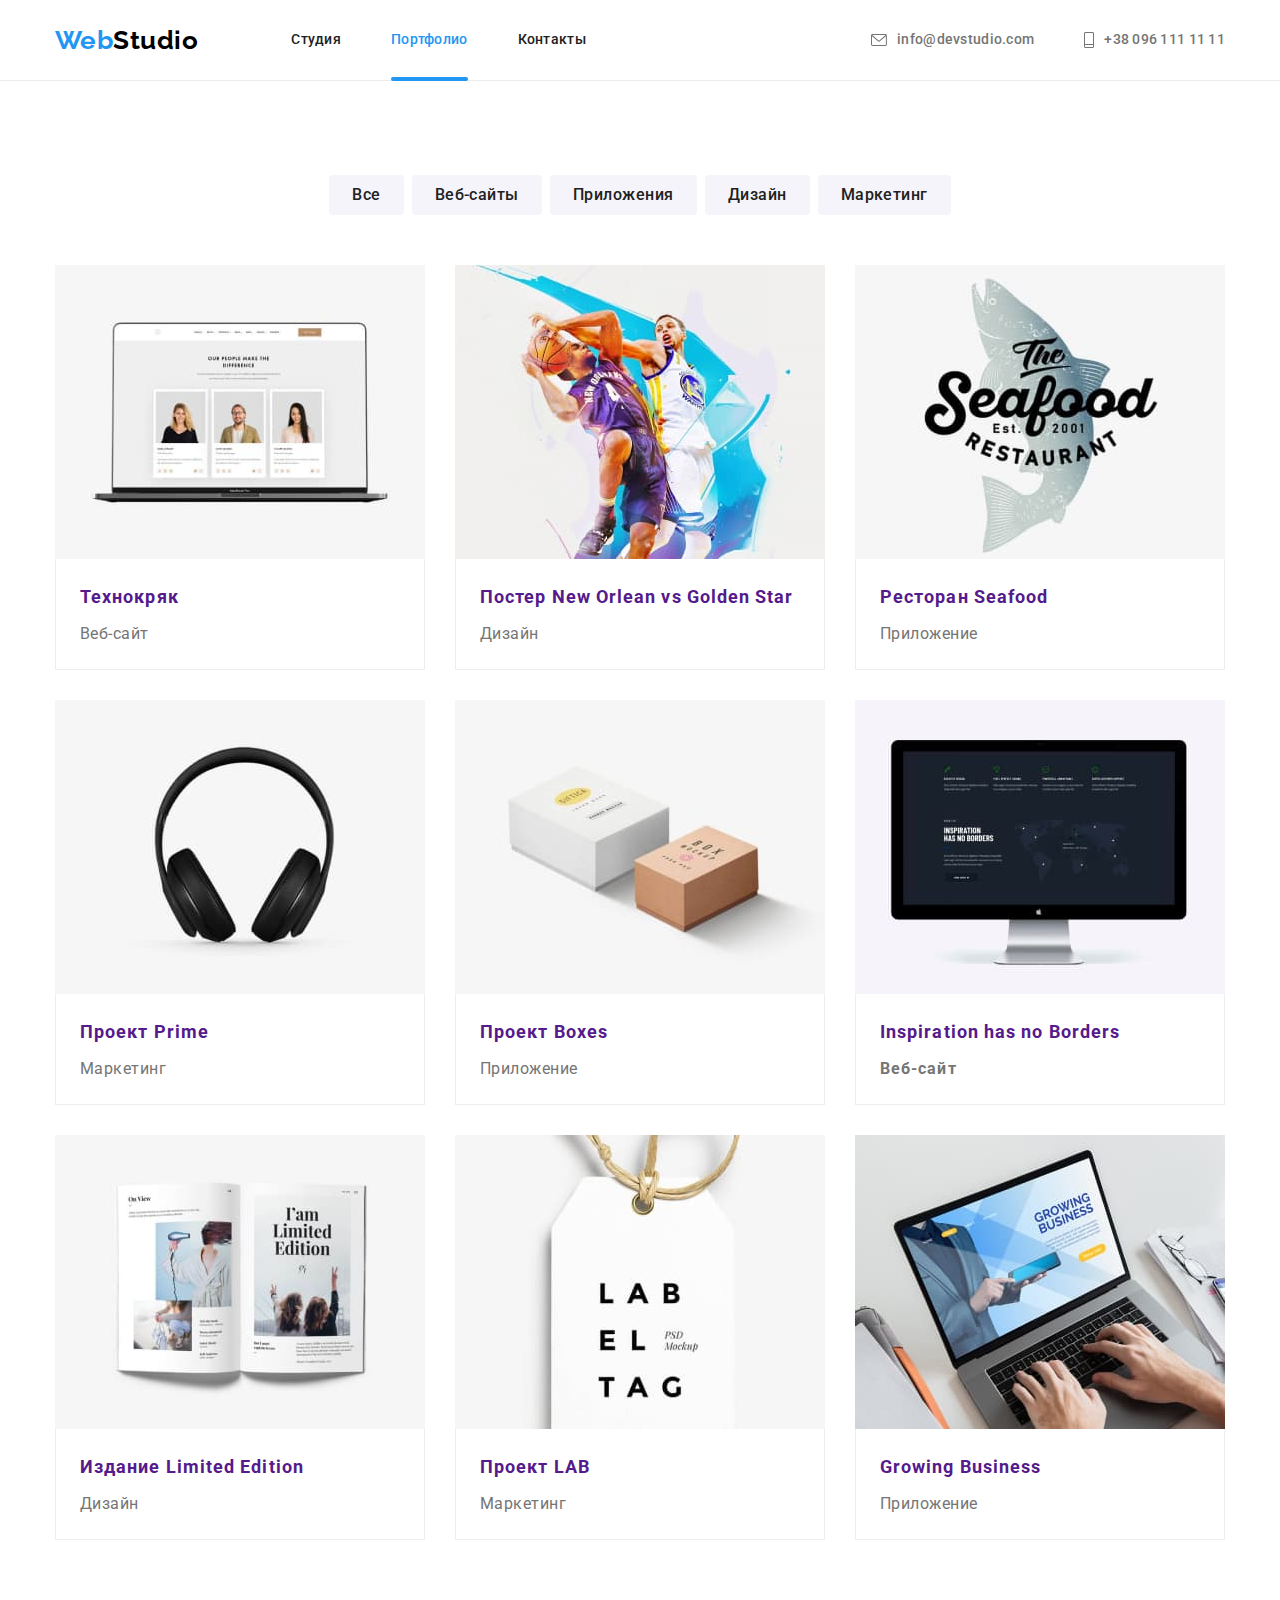
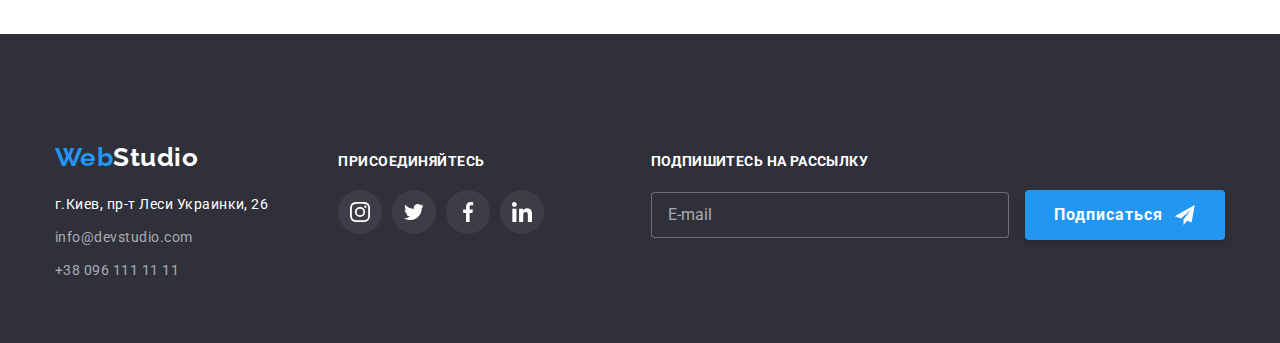
==== commit 4195055b: "upd" ====
--- a/portfolio.html
+++ b/portfolio.html
@@ -122,15 +122,24 @@
             <li class="portfolio-item">
               <a class="link portfolio__link" href="">
               <div class="portfolio-description">
-                <img
-                  srcset="
-                    ./images/our-people.jpg 1x,                   
-                    ./images/our-people-2x.jpg 2x
-                  "
-                  src="./images/our-people.jpg"
-                  alt="фото сотрудников"
-                  width="450"
-                />
+                <picture>
+                  <source srcset="./images/img1-370.jpg 1x, ./img/img1-370@2x.jpg 2x"
+                    media="(min-width: 1200px)"
+                  />
+                  <source
+                    srcset="./images/img/img1-354.jpg 1x, ./img/img1-354@2x.jpg 2x"
+                    media="(min-width: 768px)"
+                  />
+                  <source
+                    srcset="./images/img/img1-450.jpg 1x, ./img/img1-450@2x.jpg 2x"
+                    media="(max-width: 767px)"
+                  />
+                  <img
+                    class="cards-thumb__image"
+                    src="./images/img/img1-354.jpg"
+                    alt="Технокряк"
+                  />
+                </picture>
                 <div class="portfolio-overlay">
                   <p class="portfolio-description-text">Технокряк это современная площадка распространения коронавируса. Компании используют эту платформу для цифрового шпионажа и атак на защищённые сервера конкурентов.</p>
                 </div>
--- a/css/main.min.css
+++ b/css/main.min.css
@@ -1 +1 @@
-:root{--primary-text-color: #212121;--secondary-text-color: #757575;--white-text-color: #ffffff;--accent-color: #2196f3;--black-logo-color: #000000;--footer-text-color: rgba(255, 255, 255, 0.6);--white-background-color: #ffffff;--hero-background-color: #2f303a;--team-background-color: #f5f4fa}body{font-family:"Roboto";letter-spacing:.03em;background-color:var(--white-background-color);color:var(--primary-text-color)}.list{list-style:none}.link{text-decoration:none}h1,h2,h3,h4,h5,h6,p,ul{margin:0;padding:0}img{display:block;width:100%;height:auto}.container{width:100%;margin-left:auto;margin-right:auto}@media screen and (min-width: 480px){.container{padding-left:15px;padding-right:15px}}@media screen and (min-width: 480px){.container{width:480px}}@media screen and (min-width: 768px){.container{width:768px}}@media screen and (min-width: 1200px){.container{width:1200px}}.section-title{font-weight:700;font-size:36px;line-height:1.17;text-align:center;color:var(--primary-text-color)}.logo{font-family:"Raleway";font-weight:700;font-size:26px;line-height:1.19;align-items:center;text-align:center;color:var(--accent-color)}.visually-hidden{position:absolute;width:1px;height:1px;margin:-1px;padding:0;overflow:hidden;border:0;clip:rect(0 0 0 0)}.header{border-bottom:1px solid #ececec}@media screen and (max-width: 767px){.header{padding-top:16px;padding-bottom:16px}}.header__section{display:flex;align-items:center;justify-content:space-between;padding-left:15px;padding-right:15px}@media screen and (max-width: 767px){.header__section{max-width:767px}}.header__nav{display:flex;align-items:center}.header__logo{margin-right:93px;padding-bottom:24px;padding-top:24px}.header__logo--black{color:var(--black-logo-color)}.nav{display:flex}@media screen and (max-width: 767px){.nav{display:none}}.nav__item:not(:last-child){margin-right:50px}.nav__link{display:block;padding-top:32px;padding-bottom:32px;font-weight:500;font-size:14px;line-height:1.14;letter-spacing:.02em;color:var(--primary-text-color);position:relative;transition:color 250ms cubic-bezier(0.4, 0, 0.2, 1)}.nav__link:focus,.nav__link:hover{color:var(--accent-color)}.nav__link--current{color:var(--accent-color)}.nav__link--current::after{position:absolute;display:block;content:"";width:100%;height:4px;border-radius:2px;bottom:-1px;background-color:var(--accent-color)}.header-contact{display:flex}@media screen and (max-width: 767px){.header-contact{display:none}}@media screen and (min-width: 768px)and (max-width: 1199px){.header-contact{flex-direction:column;align-content:center}}.header-contack__list{margin-left:auto}.header-contact__item+.header-contact__item{margin-left:50px}@media screen and (min-width: 768px)and (max-width: 1199px){.header-contact__item+.header-contact__item{margin-left:0px}}@media screen and (min-width: 768px)and (max-width: 1199px){.header-contact__item{margin-left:0px}}.header-contact__link{display:inline-flex;padding:32px 0px 32px;align-items:center;font-weight:500;font-size:14px;line-height:1.14;letter-spacing:.02em;color:var(--secondary-text-color);transition:color 250ms cubic-bezier(0.4, 0, 0.2, 1)}.header-contact__link:hover,.header-contact__link:focus{color:var(--accent-color)}@media screen and (min-width: 768px)and (max-width: 1199px){.header-contact__link{padding:0}}@media screen and (min-width: 768px)and (max-width: 1199px){.header-contact__link.email{padding-top:24px}.header-contact__link.tel{padding-bottom:24px}}@media screen and (min-width: 768px)and (max-width: 1199px){.header-contact__item:not(:last-child){margin-bottom:10px}}.header-contact__icon{margin-right:10px;fill:currentColor}.mob-menu{width:100vw;height:100vh;position:fixed;background-color:#fff;top:0;right:0;padding:15px 10px 48px 40px;z-index:999;transition:all 250ms cubic-bezier(0.4, 0, 0.2, 1)}.flex{display:flex;flex-direction:column;justify-content:space-between}.menu-open{display:flex;align-items:center;justify-content:center;width:40px;height:40px;background-color:rgba(0,0,0,0);color:#212121;border:none;margin-left:auto;cursor:pointer}.menu-open:hover,.menu-open:focus{fill:var(--accent-color)}@media screen and (min-width: 768px){.menu-open{display:none}}.menu-close{display:flex;align-items:center;justify-content:center;background-color:rgba(0,0,0,0);color:#212121;border:none;margin-left:auto;cursor:pointer}.menu-close:hover,.menu-close:focus{fill:var(--accent-color)}.mob-menu-list__item:not(:last-child){margin-bottom:32px}.mob-menu-list__link{font-family:Roboto;font-weight:500;font-size:40px;line-height:1.18;letter-spacing:.02em;color:#212121;transition:250ms cubic-bezier(0.4, 0, 0.2, 1)}.mob-menu-list__link:focus,.mob-menu-list__link:hover{color:var(--accent-color)}.mob-menu-list__link--current{color:var(--accent-color)}.mob-menu-list__tell{display:block;margin-bottom:32px;font-family:Roboto;font-style:normal;font-weight:500;font-size:34px;line-height:1.18;letter-spacing:.02em;color:#2196f3}.mob-menu-list__mail{display:block;font-family:Roboto;font-style:normal;font-weight:500;font-size:24px;line-height:1.17;letter-spacing:.02em;color:#757575;margin-bottom:64px}.mob-menu-list__social{display:flex;flex-direction:row;column-gap:20px}.mob-menu-list__social-item{position:relative;font-weight:500;font-size:18px;line-height:1.22;letter-spacing:.02em;color:#2196f3}.mob-menu-list__social-item:not(:last-child){border-width:0 1px 0 0;border-style:solid;border-color:rgba(33,33,33,.2)}.mob-menu.is-hidden{opacity:0;visibility:hidden;pointer-events:none;transition:opacity 250ms cubic-bezier(0.4, 0, 0.2, 1),visibility 250ms cubic-bezier(0.4, 0, 0.2, 1)}.hero{text-align:center;margin-left:auto;margin-right:auto;background-color:var(--hero-background-color);background-image:linear-gradient(to right, rgba(47, 48, 58, 0.4), rgba(47, 48, 58, 0.4)),url("../img/hero-mobile.jpg");background-repeat:no-repeat;background-size:cover;background-position:center;height:400px;padding-top:117px;padding-bottom:117px}@media screen and (min-device-pixel-ratio: 2),screen and (min-resolution: 192dpi),screen and (min-resolution: 2dppx){.hero{background-image:linear-gradient(to right, rgba(47, 48, 58, 0.4), rgba(47, 48, 58, 0.4)),url(../images/hero-mobile2x.jpg)}}@media screen and (min-width: 768px){.hero{background-image:linear-gradient(to right, rgba(47, 48, 58, 0.4), rgba(47, 48, 58, 0.4)),url("../images/hero-tablet.jpg")}}@media screen and (min-width: 768px)and (min-device-pixel-ratio: 2),screen and (min-width: 768px)and (min-resolution: 192dpi),screen and (min-width: 768px)and (min-resolution: 2dppx){.hero{background-image:linear-gradient(to right, rgba(47, 48, 58, 0.4), rgba(47, 48, 58, 0.4)),url("../images/hero-tablet2x.jpg")}}@media screen and (min-width: 1200px){.hero{background-image:linear-gradient(to right, rgba(47, 48, 58, 0.4), rgba(47, 48, 58, 0.4)),url("../images/hero-desctop.jpg")}}@media screen and (min-width: 1200px)and (min-device-pixel-ratio: 2),screen and (min-width: 1200px)and (min-resolution: 192dpi),screen and (min-width: 1200px)and (min-resolution: 2dppx){.hero{background-image:linear-gradient(to right, rgba(47, 48, 58, 0.4), rgba(47, 48, 58, 0.4)),url("../images/hero-desctop2x.jpg")}}@media screen and (min-width: 1200px){.hero{max-width:1600px;height:600px;padding:200px 0}}.hero__title{padding:0;margin-bottom:30px;margin-left:auto;margin-right:auto;max-width:250px;font-weight:900;font-size:18px;line-height:1.62;letter-spacing:.06em;text-transform:uppercase;color:var(--white-text-color)}@media screen and (min-width: 480px){.hero__title{font-size:26px;max-width:360px}}@media screen and (min-width: 1200px){.hero__title{font-size:44px;max-width:360px;line-height:1.36;max-width:696px;margin-left:auto;margin-right:auto}}.hero__btn{display:inline-block;min-width:140px;border-radius:4px;border:1px solid rgba(0,0,0,0);padding:7px;background-color:var(--accent-color);color:var(--white-text-color);font-family:"Roboto";font-weight:700;font-size:12px;line-height:1.87;align-items:center;text-align:center;letter-spacing:.06em;cursor:pointer;transition:background-color 250ms cubic-bezier(0.4, 0, 0.2, 1),color 250ms cubic-bezier(0.4, 0, 0.2, 1)}.hero__btn:hover,.hero__btn:focus{background-color:#188ce8;box-shadow:rgba(0,0,0,.25)}@media screen and (min-width: 480px){.hero__btn{padding:10px 32px;font-size:16px;min-width:200px}}@media screen and (min-width: 180px){.hero__btn{padding:10px 32px;font-size:16px;min-width:200px}}.features{padding-top:60px;padding-bottom:60px}@media screen and (min-width: 1200px){.features{padding-top:94px;padding-bottom:94px}}@media screen and (max-width: 479px){.features{padding-left:15px;padding-right:15px}}@media screen and (min-width: 768px){.features-flex{display:flex;flex-wrap:wrap}}@media screen and (min-width: 1200px){.features-flex{display:flex;flex-wrap:wrap}}.features-list{justify-content:center;grid-gap:30px}@media screen and (min-width: 480px){.features-list__item{width:450px}}@media screen and (min-width: 768px){.features-list__item{width:354px}}@media screen and (min-width: 1200px){.features-list__item{width:270px}}.features-list__icon-fon{display:flex;height:120px;align-items:center;justify-content:center;flex-direction:column;margin-bottom:30px;background-color:var(--team-background-color)}@media screen and (min-width: 480px){.features-list__icon-fon{width:450px}}@media screen and (min-width: 768px){.features-list__icon-fon{width:354px}}@media screen and (min-width: 1200px){.features-list__icon-fon{width:270px}}.features-list__icon{align-items:center}.features-list__title{margin-bottom:10px;font-weight:700;font-size:14px;line-height:1.14;text-transform:uppercase;text-align:center}@media screen and (min-width: 768px){.features-list__title{text-align:left}}.features-list__text{font-size:14px;line-height:1.71;color:var(--secondary-text-color)}.work{padding-bottom:94px;display:none}@media screen and (min-width: 1200px){.work{display:block}}.work__title{margin-bottom:50px}.work-list{display:flex;justify-content:center;align-items:center;grid-gap:30px}.work-list__item{position:relative}.work-list__text{display:flex;position:absolute;min-height:70px;width:370px;color:#fff;background-color:rgba(47,48,58,.8);bottom:0;left:0;align-items:center;justify-content:center;font-family:"Roboto";font-weight:700;font-size:14px;line-height:1.14;letter-spacing:.03em;text-transform:uppercase}.team{padding-top:60px;padding-bottom:60px;background-color:var(--team-background-color)}@media screen and (min-width: 1200px){.team{padding-top:94px;padding-bottom:94px}}.team__title{margin-bottom:30px;font-weight:700;font-size:28px;line-height:1.17;text-align:center}@media screen and (min-width: 1200px){.team__title{margin-bottom:50px;font-size:36px}}.team-list{display:flex;flex-wrap:wrap;justify-content:center;align-items:center;grid-gap:30px}@media screen and (min-width: 768px)and (max-width: 1199px){.team-list{grid-template-columns:repeat(2, 1fr);grid-auto-rows:minmax(auto, auto);grid-gap:30px}}@media screen and (min-width: 1200px){.team-list{grid-template-columns:repeat(4, 1fr);grid-auto-rows:minmax(auto, auto);grid-gap:30px}}.team-list__item{box-shadow:0px 1px 3px rgba(0,0,0,.12),0px 1px 1px rgba(0,0,0,.14),0px 2px 1px rgba(0,0,0,.2);background-color:var(--white-background-color)}@media screen and (max-width: 479px){.team-list__item{width:270px}}@media screen and (min-width: 480px){.team-list__item{width:450px}}@media screen and (min-width: 768px){.team-list__item{width:354px}}@media screen and (min-width: 1200px){.team-list__item{width:270px}}.team-list__workers{padding:32px 0px}.team-list__worker{font-weight:500;font-size:16px;line-height:1.19;text-align:center}.team-list__profession{margin-top:10px;font-size:16px;line-height:1.19;text-align:center;color:var(--secondary-text-color)}.team-list__social-list{display:flex;justify-content:center;align-items:center;margin-top:16px;list-style:none;gap:10px}.team-list__social-item{width:44px;height:44px}.team-list__social-link{display:flex;align-items:center;justify-content:center;outline:rgba(0,0,0,0);width:44px;height:44px;fill:#afb1b8;border-radius:50%;box-shadow:none;transition:background-color 250ms cubic-bezier(0.4, 0, 0.2, 1),color 250ms cubic-bezier(0.4, 0, 0.2, 1);transition:box-shadow 250ms cubic-bezier(0.4, 0, 0.2, 1),color 250ms cubic-bezier(0.4, 0, 0.2, 1)}.team-list__social-link:hover,.team-list__social-link:focus{background-color:#2196f3;box-shadow:0px 3px 2px rgba(0,0,100,.1),0px 2px 4px rgba(0,0,100,.08),0px 4px 4px rgba(0,0,100,.12)}.team-list__social-icon{width:20px;height:20px;fill:#afb1b8;transition:fill 250ms cubic-bezier(0.4, 0, 0.2, 1)}.team-list__social-link:hover .team-list__social-icon,.team-list__social-link:focus .team-list__social-icon{fill:#fff}.team-list__social-item+.team-list__social-item{margin-left:10px}.client{padding-top:60px;padding-bottom:60px}@media screen and (min-width: 1200px){.client{padding-top:94px;padding-bottom:94px}}.client__title{margin-bottom:30px;font-weight:700;font-size:28px;line-height:1.17;text-align:center}@media screen and (min-width: 1200px){.client__title{margin-bottom:50px;font-size:36px}}.client__list{justify-content:center;align-items:center;grid-gap:30px}.customers{display:flex;flex-wrap:wrap}@media screen and (min-width: 1200px){.customers{flex-wrap:nowrap}}.customers__item{height:90px;transition:border-color 250ms cubic-bezier(0.4, 0, 0.2, 1),color 250ms cubic-bezier(0.4, 0, 0.2, 1)}.customers__item:focus,.customers__item:hover{color:var(--accent-color);border-color:var(--accent-color)}@media screen and (max-width: 767px){.customers__item{flex-basis:calc((100% - 30px)/2)}}@media screen and (min-width: 768px){.customers__item{flex-basis:calc((100% - 60px)/3)}}@media screen and (min-width: 1200px){.customers__item{flex-basis:calc((100% - 150px)/6)}}.customers__link{display:flex;justify-content:center;align-items:center;border:1px solid #afb1b8;color:#afb1b8;background-color:#fff;width:100%;height:100%;transition:border-color 250ms cubic-bezier(0.4, 0, 0.2, 1),color 250ms cubic-bezier(0.4, 0, 0.2, 1)}.customers__link:focus,.customers__link:hover{color:var(--accent-color);border-color:var(--accent-color)}@media screen and (min-width: 1200px){.customers__link{width:170px}}.customers__icon{fill:currentColor}.footer{text-align:center;padding:60px 0px;background-color:var(--hero-background-color)}.footer__flex{display:block;align-items:baseline;margin:0;padding:0px;list-style:none}@media(min-width: 768px){.footer__flex{display:flex;justify-content:center;flex-wrap:wrap;gap:30px 165px}}@media(min-width: 1200px){.footer__flex{display:flex;justify-content:center;text-align:left;gap:70px}}.footer__logo--white{color:var(--white-text-color)}.footer-contact{margin-top:20px}.footer-contact__item{margin-top:9px}.footer-contact__link{font-style:normal;font-size:14px;line-height:1.71;color:var(--footer-text-color);transition:color 250ms cubic-bezier(0.4, 0, 0.2, 1)}.footer-contact__link:hover,.footer-contact__link:focus{color:var(--accent-color)}.footer-contact__address{color:#fff}.social-section{display:block;margin-top:60px;text-align:center}@media(min-width: 768px){.social-section{margin-top:0px}}@media(min-width: 1200px){.social-section{margin-right:auto}}.social-section__text{margin-bottom:20px;font-weight:700;font-size:14px;line-height:1.14;text-transform:uppercase;color:var(--white-text-color)}@media(min-width: 768px){.social-section__text{align-items:baseline}}@media(min-width: 1200px){.social-section__text{text-align:left}}.footer-list{display:flex;justify-content:space-between;justify-content:center;padding:0;margin-top:0;list-style:none}.footer-list__item{width:44px;height:44px;margin-right:10px}.footer-list__item:last-child{margin-right:0}.footer-list__link{display:flex;width:44px;height:44px;border-radius:50%;color:#fff;background-color:rgba(255,255,255,.062745098);transition:background-color 250ms cubic-bezier(0.4, 0, 0.2, 1),color 250ms cubic-bezier(0.4, 0, 0.2, 1)}.footer-list__link:hover,.footer-list__link:focus{color:#fff;background-color:var(--accent-color)}.footer-list__icon{margin:12px 0px 0px 12px;fill:currentColor}@media screen and (max-width: 767px){.footer-submit{margin-top:60px;width:100%}}@media screen and (max-width: 1199px){.footer-submit{margin-top:60px;padding:0}}@media screen and (min-width: 768px){.footer-submit{margin-top:60px}}.footer-submit__text{margin-bottom:20px;font-weight:700;font-size:14px;line-height:1.14;letter-spacing:.03em;text-transform:uppercase;color:var(--white-text-color)}.footer-submit__input{margin-bottom:20px;width:100%;margin:0;padding:13px 16px;border-radius:4px;border:1px solid rgba(255,255,255,.3);background-color:var(--hero-background-color);color:var(--white-text-color)}.footer-submit__input::placeholder{font-size:16px;line-height:1.25;color:rgba(255,255,255,.6)}@media(min-width: 1200px){.footer-submit__input{width:358px;margin-right:12px}}.footer-submit__btn{display:inline-flex;align-items:center;justify-content:center;width:200px;height:50px;border:none;margin-top:20px;padding:8px 29px;border-radius:4px;background-color:var(--accent-color);box-shadow:0px 4px 4px rgba(0,0,0,.15);color:var(--white-text-color);font-family:"Roboto";font-style:normal;font-weight:700;font-size:16px;line-height:1.87;letter-spacing:.06em;cursor:pointer;min-height:43px}@media(min-width: 1200px){.footer-submit__btn{margin-top:0px}}.button-submit__icon{margin-left:10px;width:24px;height:20px;fill:#fff}.portfolio-section{padding-top:60px;padding-bottom:60px}@media screen and (min-width: 1200px){.portfolio-section{padding-top:94px;padding-bottom:94px}}@media screen and (max-width: 479px){.portfolio-section{padding-left:15px;padding-right:15px}}.portfolio-btn-list{display:flex;flex-wrap:wrap;justify-content:flex-start;margin-bottom:40px;grid-gap:8px;grid-row-gap:15px}@media(min-width: 768px){.portfolio-btn-list{justify-content:center;margin-bottom:30px}}@media(min-width: 1200px){.portfolio-btn-list{margin-bottom:50px}}.portfolio-item:hover .portfolio-overlay{transform:translateY(0)}.portfolio-description{position:relative;overflow:hidden}.portfolio-overlay{position:absolute;display:inline-block;content:"";width:100%;height:100%;top:0;overflow-y:scroll;left:0;background-color:rgba(33,150,243,.9);transform:translateY(101%);transition:transform 250ms cubic-bezier(0.4, 0, 0.2, 1)}.portfolio-description-text{position:absolute;top:0;left:0;padding:63px 24px;font-size:18px;line-height:1.56;color:var(--white-text-color)}.portfolio-btn{display:inline-block;min-width:73px;border-radius:4px;border:1px solid rgba(0,0,0,0);padding:6px 22px;font-family:"Roboto";font-weight:500;font-size:16px;line-height:1.63;letter-spacing:.03em;text-align:center;background-color:var(--team-background-color);color:var(--primary-text-color);cursor:pointer;transition:background-color 250ms cubic-bezier(0.4, 0, 0.2, 1),color 250ms cubic-bezier(0.4, 0, 0.2, 1),box-shadow 250ms cubic-bezier(0.4, 0, 0.2, 1)}.portfolio-btn:hover,.portfolio-btn:focus{background-color:var(--accent-color);color:var(--white-text-color);box-shadow:0px 3px 1px rgba(0,0,0,.1),0px 1px 2px rgba(0,0,0,.08),0px 2px 2px rgba(0,0,0,.12)}.portfolio-list{display:grid;grid-template-columns:auto;gap:30px 30px;align-items:stretch}@media screen and (min-width: 480px){.portfolio-list{grid-template-columns:auto}}@media screen and (min-width: 768px){.portfolio-list{grid-template-columns:auto auto}}@media screen and (min-width: 1200px){.portfolio-list{grid-template-columns:auto auto auto}}.portfolio-item{transition:box-shadow 250ms cubic-bezier(0.4, 0, 0.2, 1)}.portfolio-item:hover,.portfolio-item:focus{box-shadow:0px 3px 1px rgba(0,0,0,.1),0px 1px 2px rgba(0,0,0,.08),0px 2px 2px rgba(0,0,0,.12)}.portfolio__link{display:flex;flex-direction:column;box-shadow:none;transition:box-shadow 500ms cubic-bezier(0.4, 0, 0.2, 1);outline:rgba(0,0,0,0)}.portfolio__link:hover,.portfolio__link:focus{box-shadow:0px 1px 1px rgba(0,0,0,.12),0px 4px 4px rgba(0,0,0,.06),1px 4px 6px rgba(0,0,0,.16)}.portfolio-border{border:1px solid #eee;border-top:rgba(0,0,0,0);padding:20px 24px}.portfolio-list-title{font-weight:700;font-size:18px;line-height:2;letter-spacing:.06em}.portfolio-list-text{margin-top:4px;font-size:16px;line-height:1.87;color:var(--secondary-text-color)}.backdrop{position:fixed;display:flex;align-items:center;justify-content:center;width:100vw;height:100vh;background-color:rgba(0,0,0,.2);top:0;transition:opacity 250ms cubic-bezier(0.4, 0, 0.2, 1),visibility 250ms cubic-bezier(0.4, 0, 0.2, 1)}.backdrop.is-hidden{opacity:0;visibility:hidden;pointer-events:none}.backdrop.is-hidden .modal{transform:scale(2)}.modal{width:320px;min-height:581px;background-color:#fff;position:relative;transform:scale(1);transition:transform 250ms cubic-bezier(0.4, 0, 0.2, 1)}@media screen and (min-width: 480px){.modal{width:450px;min-height:609px}}@media screen and (min-width: 1200px){.modal{width:528px;min-height:581px}}.modal-icon{fill:var(--black-logo-color);transition:fill 250ms cubic-bezier(0.4, 0, 0.2, 1)}.close-btn{position:absolute;display:flex;align-items:center;justify-content:center;right:8px;top:8px;background-color:rgba(0,0,0,0);border-radius:50%;width:30px;height:30px;border:1px solid rgba(0,0,0,.1);cursor:pointer}.close-btn:hover .modal-icon{fill:var(--accent-color)}.close-btn:hover,.close-btn:focus{border-color:#188ce8;transition:border-color 250ms cubic-bezier(0.4, 0, 0.2, 1)}.form{margin-left:auto;margin-right:auto;padding:40px}@media screen and (min-width: 480px){.form{width:450px}}@media screen and (min-width: 1200px){.form{width:528px}}.form-title{display:block;font-weight:700;font-size:20px;line-height:1.15;text-align:center}.top-title{margin-top:12px}.form-field{position:relative;display:flex;flex-direction:column;margin-bottom:10px}.form-label,.comment-label{font-size:12px;line-height:1.16;letter-spacing:.01em;color:var(--secondary-text-color);margin-bottom:4px}.form-input{width:100%;margin:0;padding:11px 42px;border:1px solid rgba(33,33,33,.2);border-radius:4px;outline:none;transition:border-color 250ms cubic-bezier(0.4, 0, 0.2, 1)}.form-input:focus{border-color:var(--accent-color)}.form-input:focus~.input-icon{fill:var(--accent-color)}.input-icon{position:absolute;top:50%;left:15px;transform:translateY(25%);display:inline-block;width:12px;height:12px;transition:fill 250ms cubic-bezier(0.4, 0, 0.2, 1)}textarea{resize:none;border:1px solid rgba(33,33,33,.2);border-radius:4px;padding:12px 16px;font-size:12px;line-height:1.17;letter-spacing:.01em;height:120px;outline:none;transition:border-color 250ms cubic-bezier(0.4, 0, 0.2, 1)}textarea:focus{border-color:var(--accent-color)}.comment::placeholder{font-size:12px;line-height:1.17;letter-spacing:.01em;color:#757575}.form-field-chek{padding-left:0px;margin-top:25px;margin-bottom:30px}@media screen and (min-width: 1200px){.form-field-chek{padding-left:14px}}.icon-chek{display:inline-block;width:16px;height:15px;border:2px solid #212121;border-radius:2px;margin-right:7px;transition:border-color 250ms cubic-bezier(0.4, 0, 0.2, 1)}.icon-chek:hover,.icon-chek:focus{border-color:#188ce8}.form-checkbox:focus+.icon-check,.form-checkbox:hover+.icon-check{border-color:var(--accent-color)}.form-checkbox{position:absolute;width:1px;height:1px;margin:-1px;padding:0;overflow:hidden;border:0;clip:rect(0 0 0 0)}.form-checkbox:checked+.icon-chek{background-image:url(../images/icon-check.svg);background-position:center;background-repeat:no-repeat;background-color:var(--accent-color);background-origin:border-box;border-color:var(--accent-color)}.policy-label{position:relative;display:flex;align-items:center;font-size:11px;line-height:1.14;color:var(--secondary-text-color)}@media screen and (max-width: 479px){.policy-label{font-size:10px;line-height:1.11}}@media screen and (min-width: 1200px){.policy-label{font-size:14px;line-height:1.71}}.policy-link{margin-left:3px;color:#2196f3}@media screen and (max-width: 479px){.policy-link{position:absolute;top:18px;left:21px}}.form-btn{display:flex;align-items:center;justify-content:center;margin:0 auto;padding:10px 56px;border:none;border-radius:4px;text-align:center;text-decoration:none;font-family:"Roboto";font-style:normal;font-weight:700;font-size:16px;line-height:1.87;letter-spacing:.06em;cursor:pointer;background-color:var(--accent-color);box-shadow:0px 4px 4px rgba(0,0,0,.15);color:var(--white-text-color);transition:background-color 250ms cubic-bezier(0.4, 0, 0.2, 1)}.form-btn:focus,.form-btn:hover{background-color:#188ce8}/*# sourceMappingURL=main.min.css.map */+:root{--primary-text-color: #212121;--secondary-text-color: #757575;--white-text-color: #ffffff;--accent-color: #2196f3;--black-logo-color: #000000;--footer-text-color: rgba(255, 255, 255, 0.6);--white-background-color: #ffffff;--hero-background-color: #2f303a;--team-background-color: #f5f4fa}body{font-family:"Roboto";letter-spacing:.03em;background-color:var(--white-background-color);color:var(--primary-text-color)}.list{list-style:none}.link{text-decoration:none}h1,h2,h3,h4,h5,h6,p,ul{margin:0;padding:0}img{display:block;width:100%;height:auto}.container{width:100%;margin-left:auto;margin-right:auto}@media screen and (min-width: 480px){.container{padding-left:15px;padding-right:15px}}@media screen and (min-width: 480px){.container{width:480px}}@media screen and (min-width: 768px){.container{width:768px}}@media screen and (min-width: 1200px){.container{width:1200px}}.section-title{font-weight:700;font-size:36px;line-height:1.17;text-align:center;color:var(--primary-text-color)}.logo{font-family:"Raleway";font-weight:700;font-size:26px;line-height:1.19;align-items:center;text-align:center;color:var(--accent-color)}.visually-hidden{position:absolute;width:1px;height:1px;margin:-1px;padding:0;overflow:hidden;border:0;clip:rect(0 0 0 0)}.header{border-bottom:1px solid #ececec}@media screen and (max-width: 767px){.header{padding-top:16px;padding-bottom:16px}}.header__section{display:flex;align-items:center;justify-content:space-between;padding-left:15px;padding-right:15px}@media screen and (max-width: 767px){.header__section{max-width:767px}}.header__nav{display:flex;align-items:center}.header__logo{margin-right:93px;padding-bottom:24px;padding-top:24px}.header__logo--black{color:var(--black-logo-color)}.nav{display:flex}@media screen and (max-width: 767px){.nav{display:none}}.nav__item:not(:last-child){margin-right:50px}.nav__link{display:block;padding-top:32px;padding-bottom:32px;font-weight:500;font-size:14px;line-height:1.14;letter-spacing:.02em;color:var(--primary-text-color);position:relative;transition:color 250ms cubic-bezier(0.4, 0, 0.2, 1)}.nav__link:focus,.nav__link:hover{color:var(--accent-color)}.nav__link--current{color:var(--accent-color)}.nav__link--current::after{position:absolute;display:block;content:"";width:100%;height:4px;border-radius:2px;bottom:-1px;background-color:var(--accent-color)}.header-contact{display:flex}@media screen and (max-width: 767px){.header-contact{display:none}}@media screen and (min-width: 768px)and (max-width: 1199px){.header-contact{flex-direction:column;align-content:center}}.header-contack__list{margin-left:auto}.header-contact__item+.header-contact__item{margin-left:50px}@media screen and (min-width: 768px)and (max-width: 1199px){.header-contact__item+.header-contact__item{margin-left:0px}}@media screen and (min-width: 768px)and (max-width: 1199px){.header-contact__item{margin-left:0px}}.header-contact__link{display:inline-flex;padding:32px 0px 32px;align-items:center;font-weight:500;font-size:14px;line-height:1.14;letter-spacing:.02em;color:var(--secondary-text-color);transition:color 250ms cubic-bezier(0.4, 0, 0.2, 1)}.header-contact__link:hover,.header-contact__link:focus{color:var(--accent-color)}@media screen and (min-width: 768px)and (max-width: 1199px){.header-contact__link{padding:0}}@media screen and (min-width: 768px)and (max-width: 1199px){.header-contact__link.email{padding-top:24px}.header-contact__link.tel{padding-bottom:24px}}@media screen and (min-width: 768px)and (max-width: 1199px){.header-contact__item:not(:last-child){margin-bottom:10px}}.header-contact__icon{margin-right:10px;fill:currentColor}.mob-menu{width:100vw;height:100vh;position:fixed;background-color:#fff;top:0;right:0;padding:15px 10px 48px 40px;z-index:999;transition:all 250ms cubic-bezier(0.4, 0, 0.2, 1)}.flex{display:flex;flex-direction:column;justify-content:space-between}.menu-open{display:flex;align-items:center;justify-content:center;width:40px;height:40px;background-color:rgba(0,0,0,0);color:#212121;border:none;margin-left:auto;cursor:pointer}.menu-open:hover,.menu-open:focus{fill:var(--accent-color)}@media screen and (min-width: 768px){.menu-open{display:none}}.menu-close{display:flex;align-items:center;justify-content:center;background-color:rgba(0,0,0,0);color:#212121;border:none;margin-left:auto;cursor:pointer}.menu-close:hover,.menu-close:focus{fill:var(--accent-color)}.mob-menu-list__item:not(:last-child){margin-bottom:32px}.mob-menu-list__link{font-family:Roboto;font-weight:500;font-size:40px;line-height:1.18;letter-spacing:.02em;color:#212121;transition:250ms cubic-bezier(0.4, 0, 0.2, 1)}.mob-menu-list__link:focus,.mob-menu-list__link:hover{color:var(--accent-color)}.mob-menu-list__link--current{color:var(--accent-color)}.mob-menu-list__tell{display:block;margin-bottom:32px;font-family:Roboto;font-style:normal;font-weight:500;font-size:34px;line-height:1.18;letter-spacing:.02em;color:#2196f3}.mob-menu-list__mail{display:block;font-family:Roboto;font-style:normal;font-weight:500;font-size:24px;line-height:1.17;letter-spacing:.02em;color:#757575;margin-bottom:64px}.mob-menu-list__social{display:flex;flex-direction:row;column-gap:20px}.mob-menu-list__social-item{position:relative;font-weight:500;font-size:18px;line-height:1.22;letter-spacing:.02em;color:#2196f3}.mob-menu-list__social-item:not(:last-child){border-width:0 1px 0 0;border-style:solid;border-color:rgba(33,33,33,.2)}.mob-menu.is-hidden{opacity:0;visibility:hidden;pointer-events:none;transition:opacity 250ms cubic-bezier(0.4, 0, 0.2, 1),visibility 250ms cubic-bezier(0.4, 0, 0.2, 1)}.hero{text-align:center;margin-left:auto;margin-right:auto;background-color:var(--hero-background-color);background-image:linear-gradient(to right, rgba(47, 48, 58, 0.4), rgba(47, 48, 58, 0.4)),url("../img/hero-mobile.jpg");background-repeat:no-repeat;background-size:cover;background-position:center;height:400px;padding-top:117px;padding-bottom:117px}@media screen and (min-device-pixel-ratio: 2),screen and (min-resolution: 192dpi),screen and (min-resolution: 2dppx){.hero{background-image:linear-gradient(to right, rgba(47, 48, 58, 0.4), rgba(47, 48, 58, 0.4)),url(../images/hero-mobile2x.jpg)}}@media screen and (min-width: 768px){.hero{background-image:linear-gradient(to right, rgba(47, 48, 58, 0.4), rgba(47, 48, 58, 0.4)),url("../images/hero-tablet.jpg")}}@media screen and (min-width: 768px)and (min-device-pixel-ratio: 2),screen and (min-width: 768px)and (min-resolution: 192dpi),screen and (min-width: 768px)and (min-resolution: 2dppx){.hero{background-image:linear-gradient(to right, rgba(47, 48, 58, 0.4), rgba(47, 48, 58, 0.4)),url("../images/hero-tablet2x.jpg")}}@media screen and (min-width: 1200px){.hero{background-image:linear-gradient(to right, rgba(47, 48, 58, 0.4), rgba(47, 48, 58, 0.4)),url("../images/hero-desctop.jpg")}}@media screen and (min-width: 1200px)and (min-device-pixel-ratio: 2),screen and (min-width: 1200px)and (min-resolution: 192dpi),screen and (min-width: 1200px)and (min-resolution: 2dppx){.hero{background-image:linear-gradient(to right, rgba(47, 48, 58, 0.4), rgba(47, 48, 58, 0.4)),url("../images/hero-desctop2x.jpg")}}@media screen and (min-width: 1200px){.hero{max-width:1600px;height:600px;padding:200px 0}}.hero__title{padding:0;margin-bottom:30px;margin-left:auto;margin-right:auto;max-width:250px;font-weight:900;font-size:18px;line-height:1.62;letter-spacing:.06em;text-transform:uppercase;color:var(--white-text-color)}@media screen and (min-width: 480px){.hero__title{font-size:26px;max-width:360px}}@media screen and (min-width: 1200px){.hero__title{font-size:44px;max-width:360px;line-height:1.36;max-width:696px;margin-left:auto;margin-right:auto}}.hero__btn{display:inline-block;min-width:140px;border-radius:4px;border:1px solid rgba(0,0,0,0);padding:7px;background-color:var(--accent-color);color:var(--white-text-color);font-family:"Roboto";font-weight:700;font-size:12px;line-height:1.87;align-items:center;text-align:center;letter-spacing:.06em;cursor:pointer;transition:background-color 250ms cubic-bezier(0.4, 0, 0.2, 1),color 250ms cubic-bezier(0.4, 0, 0.2, 1)}.hero__btn:hover,.hero__btn:focus{background-color:#188ce8;box-shadow:rgba(0,0,0,.25)}@media screen and (min-width: 480px){.hero__btn{padding:10px 32px;font-size:16px;min-width:200px}}@media screen and (min-width: 180px){.hero__btn{padding:10px 32px;font-size:16px;min-width:200px}}.features{padding-top:60px;padding-bottom:60px}@media screen and (min-width: 1200px){.features{padding-top:94px;padding-bottom:94px}}@media screen and (max-width: 479px){.features{padding-left:15px;padding-right:15px}}@media screen and (min-width: 768px){.features-flex{display:flex;flex-wrap:wrap}}@media screen and (min-width: 1200px){.features-flex{display:flex;flex-wrap:wrap}}.features-list{justify-content:center;grid-gap:30px}@media screen and (min-width: 480px){.features-list__item{width:450px}}@media screen and (min-width: 768px){.features-list__item{width:354px}}@media screen and (min-width: 1200px){.features-list__item{width:270px}}.features-list__icon-fon{display:flex;height:120px;align-items:center;justify-content:center;flex-direction:column;margin-bottom:30px;background-color:var(--team-background-color)}@media screen and (min-width: 480px){.features-list__icon-fon{width:450px}}@media screen and (min-width: 768px){.features-list__icon-fon{width:354px}}@media screen and (min-width: 1200px){.features-list__icon-fon{width:270px}}.features-list__icon{align-items:center}.features-list__title{margin-bottom:10px;font-weight:700;font-size:14px;line-height:1.14;text-transform:uppercase;text-align:center}@media screen and (min-width: 768px){.features-list__title{text-align:left}}.features-list__text{font-size:14px;line-height:1.71;color:var(--secondary-text-color)}.work{padding-bottom:94px;display:none}@media screen and (min-width: 1200px){.work{display:block}}.work__title{margin-bottom:50px}.work-list{display:flex;justify-content:center;align-items:center;grid-gap:30px}.work-list__item{position:relative}.work-list__text{display:flex;position:absolute;min-height:70px;width:370px;color:#fff;background-color:rgba(47,48,58,.8);bottom:0;left:0;align-items:center;justify-content:center;font-family:"Roboto";font-weight:700;font-size:14px;line-height:1.14;letter-spacing:.03em;text-transform:uppercase}.team{padding-top:60px;padding-bottom:60px;background-color:var(--team-background-color)}@media screen and (min-width: 1200px){.team{padding-top:94px;padding-bottom:94px}}.team__title{margin-bottom:30px;font-weight:700;font-size:28px;line-height:1.17;text-align:center}@media screen and (min-width: 1200px){.team__title{margin-bottom:50px;font-size:36px}}.team-list{display:flex;flex-wrap:wrap;justify-content:center;align-items:center;grid-gap:30px}@media screen and (min-width: 768px)and (max-width: 1199px){.team-list{grid-template-columns:repeat(2, 1fr);grid-auto-rows:minmax(auto, auto);grid-gap:30px}}@media screen and (min-width: 1200px){.team-list{grid-template-columns:repeat(4, 1fr);grid-auto-rows:minmax(auto, auto);grid-gap:30px}}.team-list__item{box-shadow:0px 1px 3px rgba(0,0,0,.12),0px 1px 1px rgba(0,0,0,.14),0px 2px 1px rgba(0,0,0,.2);background-color:var(--white-background-color)}@media screen and (max-width: 479px){.team-list__item{width:270px}}@media screen and (min-width: 480px){.team-list__item{width:450px}}@media screen and (min-width: 768px){.team-list__item{width:354px}}@media screen and (min-width: 1200px){.team-list__item{width:270px}}.team-list__workers{padding:32px 0px}.team-list__worker{font-weight:500;font-size:16px;line-height:1.19;text-align:center}.team-list__profession{margin-top:10px;font-size:16px;line-height:1.19;text-align:center;color:var(--secondary-text-color)}.team-list__social-list{display:flex;justify-content:center;align-items:center;margin-top:16px;list-style:none;gap:10px}.team-list__social-item{width:44px;height:44px}.team-list__social-link{display:flex;align-items:center;justify-content:center;outline:rgba(0,0,0,0);width:44px;height:44px;fill:#afb1b8;border-radius:50%;box-shadow:none;transition:background-color 250ms cubic-bezier(0.4, 0, 0.2, 1),color 250ms cubic-bezier(0.4, 0, 0.2, 1);transition:box-shadow 250ms cubic-bezier(0.4, 0, 0.2, 1),color 250ms cubic-bezier(0.4, 0, 0.2, 1)}.team-list__social-link:hover,.team-list__social-link:focus{background-color:#2196f3;box-shadow:0px 3px 2px rgba(0,0,100,.1),0px 2px 4px rgba(0,0,100,.08),0px 4px 4px rgba(0,0,100,.12)}.team-list__social-icon{width:20px;height:20px;fill:#afb1b8;transition:fill 250ms cubic-bezier(0.4, 0, 0.2, 1)}.team-list__social-link:hover .team-list__social-icon,.team-list__social-link:focus .team-list__social-icon{fill:#fff}.team-list__social-item+.team-list__social-item{margin-left:10px}.client{padding-top:60px;padding-bottom:60px}@media screen and (min-width: 1200px){.client{padding-top:94px;padding-bottom:94px}}.client__title{margin-bottom:30px;font-weight:700;font-size:28px;line-height:1.17;text-align:center}@media screen and (min-width: 1200px){.client__title{margin-bottom:50px;font-size:36px}}.client__list{justify-content:center;align-items:center;grid-gap:30px}.customers{display:flex;flex-wrap:wrap}@media screen and (min-width: 1200px){.customers{flex-wrap:nowrap}}.customers__item{height:90px;transition:border-color 250ms cubic-bezier(0.4, 0, 0.2, 1),color 250ms cubic-bezier(0.4, 0, 0.2, 1)}.customers__item:focus,.customers__item:hover{color:var(--accent-color);border-color:var(--accent-color)}@media screen and (max-width: 767px){.customers__item{flex-basis:calc((100% - 30px)/2)}}@media screen and (min-width: 768px){.customers__item{flex-basis:calc((100% - 60px)/3)}}@media screen and (min-width: 1200px){.customers__item{flex-basis:calc((100% - 150px)/6)}}.customers__link{display:flex;justify-content:center;align-items:center;border:1px solid #afb1b8;color:#afb1b8;background-color:#fff;width:100%;height:100%;transition:border-color 250ms cubic-bezier(0.4, 0, 0.2, 1),color 250ms cubic-bezier(0.4, 0, 0.2, 1)}.customers__link:focus,.customers__link:hover{color:var(--accent-color);border-color:var(--accent-color)}@media screen and (min-width: 1200px){.customers__link{width:170px}}.customers__icon{fill:currentColor}.footer{text-align:center;padding:60px 0px;background-color:var(--hero-background-color)}.footer__flex{display:block;align-items:baseline;margin:0;padding:0px;list-style:none}@media(min-width: 768px){.footer__flex{display:flex;justify-content:center;flex-wrap:wrap;gap:30px 165px}}@media(min-width: 1200px){.footer__flex{display:flex;justify-content:center;text-align:left;gap:70px}}.footer__logo--white{color:var(--white-text-color)}.footer-contact{margin-top:20px}.footer-contact__item{margin-top:9px}.footer-contact__link{font-style:normal;font-size:14px;line-height:1.71;color:var(--footer-text-color);transition:color 250ms cubic-bezier(0.4, 0, 0.2, 1)}.footer-contact__link:hover,.footer-contact__link:focus{color:var(--accent-color)}.footer-contact__address{color:#fff}.social-section{display:block;margin-top:60px;text-align:center}@media(min-width: 768px){.social-section{margin-top:0px}}@media(min-width: 1200px){.social-section{margin-right:auto}}.social-section__text{margin-bottom:20px;font-weight:700;font-size:14px;line-height:1.14;text-transform:uppercase;color:var(--white-text-color)}@media(min-width: 768px){.social-section__text{align-items:baseline}}@media(min-width: 1200px){.social-section__text{text-align:left}}.footer-list{display:flex;justify-content:space-between;justify-content:center;padding:0;margin-top:0;list-style:none}.footer-list__item{width:44px;height:44px;margin-right:10px}.footer-list__item:last-child{margin-right:0}.footer-list__link{display:flex;width:44px;height:44px;border-radius:50%;color:#fff;background-color:rgba(255,255,255,.062745098);transition:background-color 250ms cubic-bezier(0.4, 0, 0.2, 1),color 250ms cubic-bezier(0.4, 0, 0.2, 1)}.footer-list__link:hover,.footer-list__link:focus{color:#fff;background-color:var(--accent-color)}.footer-list__icon{margin:12px 0px 0px 12px;fill:currentColor}@media screen and (max-width: 767px){.footer-submit{margin-top:60px;width:100%}}@media screen and (max-width: 1199px){.footer-submit{margin-top:60px;padding:0}}@media screen and (min-width: 768px){.footer-submit{margin-top:60px}}.footer-submit__text{margin-bottom:20px;font-weight:700;font-size:14px;line-height:1.14;letter-spacing:.03em;text-transform:uppercase;color:var(--white-text-color)}.footer-submit__input{margin-bottom:20px;width:100%;margin:0;padding:13px 16px;border-radius:4px;border:1px solid rgba(255,255,255,.3);background-color:var(--hero-background-color);color:var(--white-text-color)}.footer-submit__input::placeholder{font-size:16px;line-height:1.25;color:rgba(255,255,255,.6)}@media(min-width: 1200px){.footer-submit__input{width:358px;margin-right:12px}}.footer-submit__btn{display:inline-flex;align-items:center;justify-content:center;width:200px;height:50px;border:none;margin-top:20px;padding:8px 29px;border-radius:4px;background-color:var(--accent-color);box-shadow:0px 4px 4px rgba(0,0,0,.15);color:var(--white-text-color);font-family:"Roboto";font-style:normal;font-weight:700;font-size:16px;line-height:1.87;letter-spacing:.06em;cursor:pointer;min-height:43px}@media(min-width: 1200px){.footer-submit__btn{margin-top:0px}}.button-submit__icon{margin-left:10px;width:24px;height:20px;fill:#fff}.portfolio-section{padding-top:60px;padding-bottom:60px}@media screen and (min-width: 1200px){.portfolio-section{padding-top:94px;padding-bottom:94px}}@media screen and (max-width: 479px){.portfolio-section{padding-left:15px;padding-right:15px}}.portfolio-btn-list{display:flex;flex-wrap:wrap;justify-content:flex-start;margin-bottom:40px;grid-gap:8px;grid-row-gap:15px}@media(min-width: 768px){.portfolio-btn-list{justify-content:center;margin-bottom:30px}}@media(min-width: 1200px){.portfolio-btn-list{margin-bottom:50px}}.portfolio-item:hover .portfolio-overlay{transform:translateY(0)}.portfolio-description{position:relative;overflow:hidden}.portfolio-overlay{position:absolute;display:inline-block;content:"";width:100%;height:100%;top:0;overflow-y:scroll;left:0;background-color:rgba(33,150,243,.9);transform:translateY(101%);transition:transform 250ms cubic-bezier(0.4, 0, 0.2, 1)}.portfolio-description-text{position:absolute;top:0;left:0;padding:63px 24px;font-size:18px;line-height:1.56;color:var(--white-text-color)}.portfolio-btn{display:inline-block;min-width:73px;border-radius:4px;border:1px solid rgba(0,0,0,0);padding:6px 22px;font-family:"Roboto";font-weight:500;font-size:16px;line-height:1.63;letter-spacing:.03em;text-align:center;background-color:var(--team-background-color);color:var(--primary-text-color);cursor:pointer;transition:background-color 250ms cubic-bezier(0.4, 0, 0.2, 1),color 250ms cubic-bezier(0.4, 0, 0.2, 1),box-shadow 250ms cubic-bezier(0.4, 0, 0.2, 1)}.portfolio-btn:hover,.portfolio-btn:focus{background-color:var(--accent-color);color:var(--white-text-color);box-shadow:0px 3px 1px rgba(0,0,0,.1),0px 1px 2px rgba(0,0,0,.08),0px 2px 2px rgba(0,0,0,.12)}.portfolio-list{display:grid;grid-template-columns:auto;gap:30px 30px;align-items:stretch}@media screen and (min-width: 480px){.portfolio-list{grid-template-columns:auto}}@media screen and (min-width: 768px){.portfolio-list{grid-template-columns:auto auto}}@media screen and (min-width: 1200px){.portfolio-list{grid-template-columns:auto auto auto}}.portfolio-item{transition:box-shadow 250ms cubic-bezier(0.4, 0, 0.2, 1)}.portfolio-item:hover,.portfolio-item:focus{box-shadow:0px 3px 1px rgba(0,0,0,.1),0px 1px 2px rgba(0,0,0,.08),0px 2px 2px rgba(0,0,0,.12)}.portfolio__link{display:flex;flex-direction:column;box-shadow:none;transition:box-shadow 500ms cubic-bezier(0.4, 0, 0.2, 1);outline:rgba(0,0,0,0)}.portfolio__link:hover,.portfolio__link:focus{box-shadow:0px 1px 1px rgba(0,0,0,.12),0px 4px 4px rgba(0,0,0,.06),1px 4px 6px rgba(0,0,0,.16);transform:translateY(0)}.portfolio-border{border:1px solid #eee;border-top:rgba(0,0,0,0);padding:20px 24px}.portfolio-list-title{font-weight:700;font-size:18px;line-height:2;letter-spacing:.06em}.portfolio-list-text{margin-top:4px;font-size:16px;line-height:1.87;color:var(--secondary-text-color)}.backdrop{position:fixed;display:flex;align-items:center;justify-content:center;width:100vw;height:100vh;background-color:rgba(0,0,0,.2);top:0;transition:opacity 250ms cubic-bezier(0.4, 0, 0.2, 1),visibility 250ms cubic-bezier(0.4, 0, 0.2, 1)}.backdrop.is-hidden{opacity:0;visibility:hidden;pointer-events:none}.backdrop.is-hidden .modal{transform:scale(2)}.modal{width:320px;min-height:581px;background-color:#fff;position:relative;transform:scale(1);transition:transform 250ms cubic-bezier(0.4, 0, 0.2, 1)}@media screen and (min-width: 480px){.modal{width:450px;min-height:609px}}@media screen and (min-width: 1200px){.modal{width:528px;min-height:581px}}.modal-icon{fill:var(--black-logo-color);transition:fill 250ms cubic-bezier(0.4, 0, 0.2, 1)}.close-btn{position:absolute;display:flex;align-items:center;justify-content:center;right:8px;top:8px;background-color:rgba(0,0,0,0);border-radius:50%;width:30px;height:30px;border:1px solid rgba(0,0,0,.1);cursor:pointer}.close-btn:hover .modal-icon{fill:var(--accent-color)}.close-btn:hover,.close-btn:focus{border-color:#188ce8;transition:border-color 250ms cubic-bezier(0.4, 0, 0.2, 1)}.form{margin-left:auto;margin-right:auto;padding:40px}@media screen and (min-width: 480px){.form{width:450px}}@media screen and (min-width: 1200px){.form{width:528px}}.form-title{display:block;font-weight:700;font-size:20px;line-height:1.15;text-align:center}.top-title{margin-top:12px}.form-field{position:relative;display:flex;flex-direction:column;margin-bottom:10px}.form-label,.comment-label{font-size:12px;line-height:1.16;letter-spacing:.01em;color:var(--secondary-text-color);margin-bottom:4px}.form-input{width:100%;margin:0;padding:11px 42px;border:1px solid rgba(33,33,33,.2);border-radius:4px;outline:none;transition:border-color 250ms cubic-bezier(0.4, 0, 0.2, 1)}.form-input:focus{border-color:var(--accent-color)}.form-input:focus~.input-icon{fill:var(--accent-color)}.input-icon{position:absolute;top:50%;left:15px;transform:translateY(25%);display:inline-block;width:12px;height:12px;transition:fill 250ms cubic-bezier(0.4, 0, 0.2, 1)}textarea{resize:none;border:1px solid rgba(33,33,33,.2);border-radius:4px;padding:12px 16px;font-size:12px;line-height:1.17;letter-spacing:.01em;height:120px;outline:none;transition:border-color 250ms cubic-bezier(0.4, 0, 0.2, 1)}textarea:focus{border-color:var(--accent-color)}.comment::placeholder{font-size:12px;line-height:1.17;letter-spacing:.01em;color:#757575}.form-field-chek{padding-left:0px;margin-top:25px;margin-bottom:30px}@media screen and (min-width: 1200px){.form-field-chek{padding-left:14px}}.icon-chek{display:inline-block;width:16px;height:15px;border:2px solid #212121;border-radius:2px;margin-right:7px;transition:border-color 250ms cubic-bezier(0.4, 0, 0.2, 1)}.icon-chek:hover,.icon-chek:focus{border-color:#188ce8}.form-checkbox:focus+.icon-check,.form-checkbox:hover+.icon-check{border-color:var(--accent-color)}.form-checkbox{position:absolute;width:1px;height:1px;margin:-1px;padding:0;overflow:hidden;border:0;clip:rect(0 0 0 0)}.form-checkbox:checked+.icon-chek{background-image:url(../images/icon-check.svg);background-position:center;background-repeat:no-repeat;background-color:var(--accent-color);background-origin:border-box;border-color:var(--accent-color)}.policy-label{position:relative;display:flex;align-items:center;font-size:11px;line-height:1.14;color:var(--secondary-text-color)}@media screen and (max-width: 479px){.policy-label{font-size:10px;line-height:1.11}}@media screen and (min-width: 1200px){.policy-label{font-size:14px;line-height:1.71}}.policy-link{margin-left:3px;color:#2196f3}@media screen and (max-width: 479px){.policy-link{position:absolute;top:18px;left:21px}}.form-btn{display:flex;align-items:center;justify-content:center;margin:0 auto;padding:10px 56px;border:none;border-radius:4px;text-align:center;text-decoration:none;font-family:"Roboto";font-style:normal;font-weight:700;font-size:16px;line-height:1.87;letter-spacing:.06em;cursor:pointer;background-color:var(--accent-color);box-shadow:0px 4px 4px rgba(0,0,0,.15);color:var(--white-text-color);transition:background-color 250ms cubic-bezier(0.4, 0, 0.2, 1)}.form-btn:focus,.form-btn:hover{background-color:#188ce8}/*# sourceMappingURL=main.min.css.map */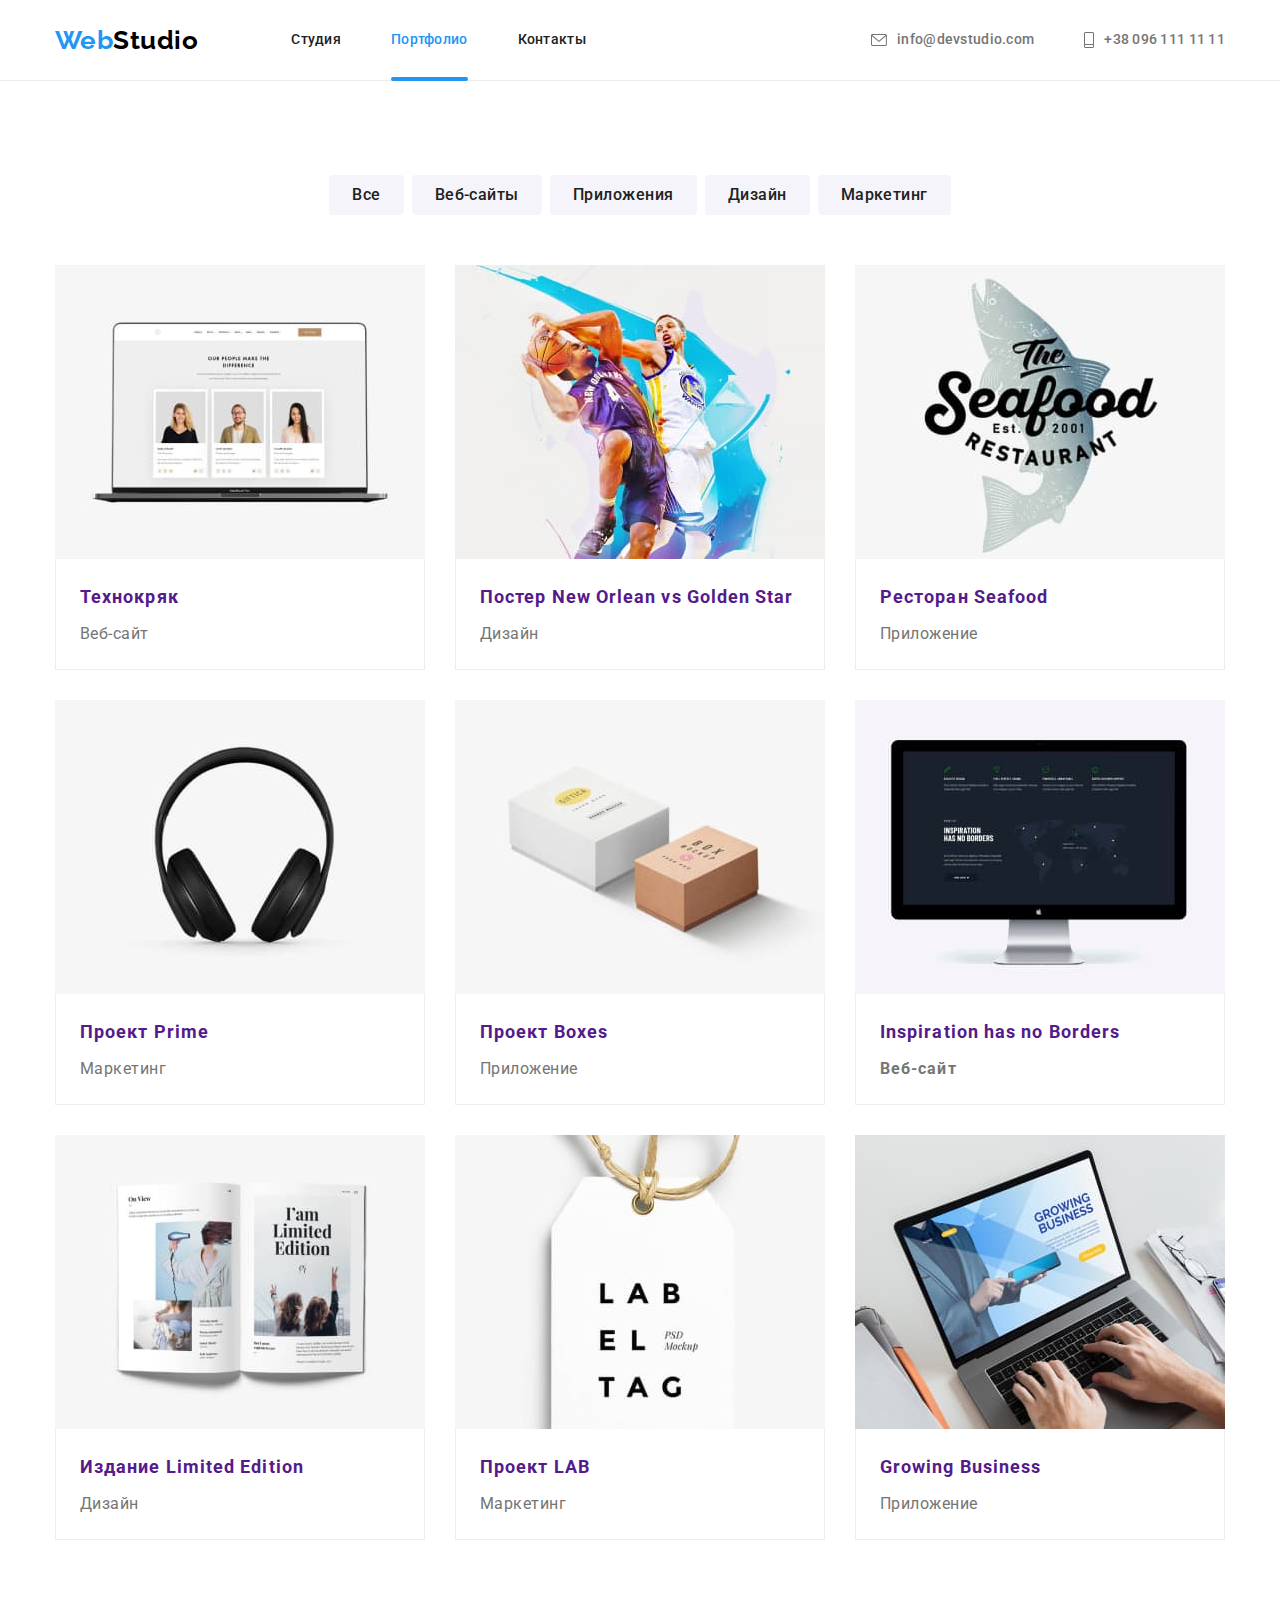
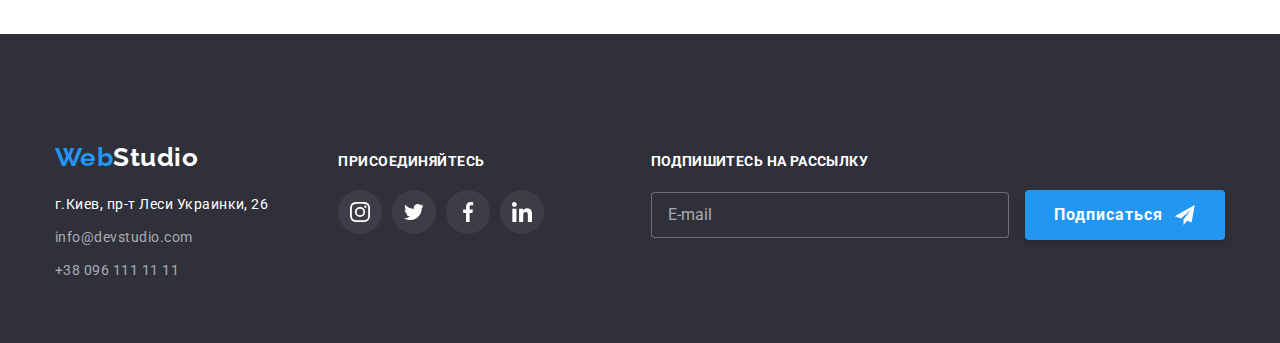
==== commit 81548fa3: "upd" ====
--- a/portfolio.html
+++ b/portfolio.html
@@ -123,19 +123,19 @@
               <a class="link portfolio__link" href="">
               <div class="portfolio-description">
                 <picture>
-                  <source srcset="./images/img1-370.jpg 1x, ./img/img1-370@2x.jpg 2x"
-                    media="(min-width: 1200px)"
-                  />
-                  <source
-                    srcset="./images/img/img1-354.jpg 1x, ./img/img1-354@2x.jpg 2x"
-                    media="(min-width: 768px)"
-                  />
-                  <source
-                    srcset="./images/img/img1-450.jpg 1x, ./img/img1-450@2x.jpg 2x"
-                    media="(max-width: 767px)"
-                  />
-                  <img
-                    class="cards-thumb__image"
+                  <source srcset="./images/img1-370.jpg 1x, ./images/img/img1-370@2x.jpg 2x"
+                    media="(min-width: 1200px)"
+                  />
+                  <source
+                    srcset="./images/img/img1-354.jpg 1x, ./images/img/img1-354@2x.jpg 2x"
+                    media="(min-width: 768px)"
+                  />
+                  <source
+                    srcset="./images/img/img1-450.jpg 1x, ./images/img/img1-450@2x.jpg 2x"
+                    media="(max-width: 767px)"
+                  />
+                  <img
+                    class="portfolio__image"
                     src="./images/img/img1-354.jpg"
                     alt="Технокряк"
                   />
@@ -153,15 +153,27 @@
             <li class="portfolio-item">
               <a class="link portfolio__link" href="">
               <div class="portfolio-description">
-                <img
-                  srcset="
-                    ./images/ball.jpg 1x,                   
-                    ./images/ball-2x.jpg 2x
-                  "
-                  src="./images/ball.jpg"
-                  alt="парни играют в баскетбол"
-                  width="450"
-                />
+                <picture>
+                  <source
+                    srcset="./images/img/img2-370.jpg 1x, ./images/img/img2-370@2x.jpg 2x"
+                    media="(min-width: 1200px)"
+                  />
+
+                  <source
+                    srcset="./images/img/img2-354.jpg 1x, ./images/img/img2-354@2x.jpg 2x"
+                    media="(min-width: 768px)"
+                  />
+                  <source
+                    srcset="./images/img/img2-450.jpg 1x, ./images/img/img2-450@2x.jpg 2x"
+                    media="(max-width: 767px)"
+                  />
+
+                  <img
+                    class="portfloio__image"
+                    src="./images/img/img2-354.jpg"
+                    alt="Постер New Orlean vs Golden Star"
+                  />
+                </picture>
                 <div class="portfolio-overlay">
                   <p class="portfolio-description-text">Технокряк это современная площадка распространения коронавируса. Компании используют эту платформу для цифрового шпионажа и атак на защищённые сервера конкурентов.</p>
                 </div>
@@ -178,15 +190,27 @@
             <li class="portfolio-item">
               <a class="link portfolio__link" href="">
               <div class="portfolio-description">
-                <img
-                  srcset="
-                    ./images/seafood.jpg 1x,                   
-                    ./images/seafood-2x.jpg 2x
-                  "
-                  src="./images/seafood.jpg"
-                  alt="ресторан морепродуктов"
-                  width="450"
-                />
+                <picture>
+                  <source
+                    srcset="./images/img/img3-370.jpg 1x, ./images/img/img3-370@2x.jpg 2x"
+                    media="(min-width: 1200px)"
+                  />
+                  <source
+                    srcset="./images/img/img3-354.jpg 1x, ./images/img/img3-354@2x.jpg 2x"
+                    media="(min-width: 768px)"
+                  />
+
+                  <source
+                    srcset="./images/img/img3-450.jpg 1x, ./images/img/img3-450@2x.jpg 2x"
+                    media="(max-width: 767px)"
+                  />
+
+                  <img
+                    class="portfolio__image"
+                    src="./images/img/img3-354.jpg"
+                    alt="Ресторан Seafood"
+                  />
+                </picture>
                 <div class="portfolio-overlay">
 
                   <p class="portfolio-description-text">Технокряк это современная площадка распространения коронавируса. Компании используют эту платформу для цифрового шпионажа и атак на защищённые сервера конкурентов.</p>
@@ -202,15 +226,25 @@
             <li class="portfolio-item">
               <a class="link portfolio__link" href="">
               <div class="portfolio-description">
-                <img
-                  srcset="
-                    ./images/headphone.jpg 1x,                   
-                    ./images/headphone-2x.jpg 2x
-                  "
-                  src="./images/headphone.jpg"
-                  alt="наушники"
-                  width="450"
-                />
+                <picture>
+                  <source
+                    srcset="./images/img/img4-370.jpg 1x, ./images/img/img4-370@2x.jpg 2x"
+                    media="(min-width: 1200px)"
+                  />
+                  <source
+                    srcset="./images/img/img4-354.jpg 1x, ./images/img/img4-354@2x.jpg 2x"
+                    media="(min-width: 768px)"
+                  />
+                  <source
+                    srcset="./images/img/img4-450.jpg 1x, ./images/img/img4-450@2x.jpg 2x"
+                    media="(max-width: 767px)"
+                  />
+                  <img
+                    class="portfolio__image"
+                    src="./images/img/img4-354.jpg"
+                    alt="Проект Prime"
+                  />
+                </picture>
                 <div class="portfolio-overlay">
                   <p class="portfolio-description-text">Технокряк это современная площадка распространения коронавируса. Компании используют эту платформу для цифрового шпионажа и атак на защищённые сервера конкурентов.</p>
                 </div>
@@ -225,15 +259,25 @@
             <li class="portfolio-item">
               <a class="link portfolio__link" href="">
               <div class="portfolio-description">
-                <img
-                  srcset="
-                    ./images/2-box.jpg 1x,                   
-                    ./images/2-box-2x.jpg 2x
-                  "
-                  src="./images/2-box.jpg"
-                  alt="две коробки"
-                  width="450"
-                />
+                <picture>
+                  <source
+                    srcset="./images/img/img5-370.jpg 1x, ./images/img/img5-370@2x.jpg 2x"
+                    media="(min-width: 1200px)"
+                  />
+                  <source
+                    srcset="./images/img/img5-354.jpg 1x, ./images/img/img5-354@2x.jpg 2x"
+                    media="(min-width: 768px)"
+                  />
+                  <source
+                    srcset="./images/img/img5-450.jpg 1x, ./images/img/img5-450@2x.jpg 2x"
+                    media="(max-width: 767px)"
+                  />
+                  <img
+                    class="portfolio__image"
+                    src="./images/img/img5-354.jpg"
+                    alt="Проект Boxes"
+                  />
+                </picture>
                 <div class="portfolio-overlay">
                   <p class="portfolio-description-text">Технокряк это современная площадка распространения коронавируса. Компании используют эту платформу для цифрового шпионажа и атак на защищённые сервера конкурентов.</p>
                 </div>
@@ -248,15 +292,25 @@
             <li class="portfolio-item">
               <a class="link portfolio__link" href="">
               <div class="portfolio-description">
-                <img
-                  srcset="
-                    ./images/screen.jpg 1x,                   
-                    ./images/screen-2x.jpg 2x
-                  "
-                  src="./images/screen.jpg"
-                  alt="экран"
-                  width="450"
-                />
+                <picture>
+                  <source
+                    srcset="./images/img/img6-370.jpg 1x, ./images/img/img6-370@2x.jpg 2x"
+                    media="(min-width: 1200px)"
+                  />
+                  <source
+                    srcset="./images/img/img6-354.jpg 1x, ./images/img/img6-354@2x.jpg 2x"
+                    media="(min-width: 768px)"
+                  />
+                  <source
+                    srcset="./images/img/img5-450.jpg 1x, ./images/img/img5-450@2x.jpg 2x"
+                    media="(max-width: 767px)"
+                  />
+                  <img
+                    class="portfolio__image"
+                    src="./images/img/img6-354.jpg"
+                    alt="Inspiration has no Borders"
+                  />
+                </picture>
                 <div class="portfolio-overlay">
                   <p class="portfolio-description-text">Технокряк это современная площадка распространения коронавируса. Компании используют эту платформу для цифрового шпионажа и атак на защищённые сервера конкурентов.</p>
                 </div>
@@ -271,15 +325,25 @@
             <li class="portfolio-item">
               <a class="link portfolio__link" href="">
               <div class="portfolio-description">
-                <img
-                  srcset="
-                    ./images/book.jpg 1x,                   
-                    ./images/book-2x.jpg 2x
-                  "
-                  src="./images/book.jpg"
-                  alt="книга"
-                  width="450"
-                />
+                <picture>
+                  <source
+                    srcset="./images/img/img7-370.jpg 1x, ./images/img/img7-370@2x.jpg 2x"
+                    media="(min-width: 1200px)"
+                  />
+                  <source
+                    srcset="./images/img/img7-354.jpg 1x, ./images/img/img7-354@2x.jpg 2x"
+                    media="(min-width: 768px)"
+                  />
+                  <source
+                    srcset="./images/img/img7-450.jpg 1x, ./images/img/img7-450@2x.jpg 2x"
+                    media="(max-width: 767px)"
+                  />
+                  <img
+                    class="portfolio__image"
+                    src="./images/img/img7-354.jpg"
+                    alt="Издание Limited Edition"
+                  />
+                </picture>
                 <div class="portfolio-overlay">
                   <p class="portfolio-description-text">Технокряк это современная площадка распространения коронавируса. Компании используют эту платформу для цифрового шпионажа и атак на защищённые сервера конкурентов.</p>
                 </div>
@@ -294,15 +358,25 @@
             <li class="portfolio-item">
               <a class="link portfolio__link" href="">
               <div class="portfolio-description">
-                <img
-                  srcset="
-                    ./images/label.jpg 1x,                   
-                    ./images/label-2x.jpg 2x
-                  "
-                  src="./images/label.jpg"
-                  alt="бирка для чемодана"
-                  width="450"
-                />
+                <picture>
+                  <source
+                    srcset="./images/img/img8-370.jpg 1x, ./images/img/img8-370@2x.jpg 2x"
+                    media="(min-width: 1200px)"
+                  />
+                  <source
+                    srcset="./images/img/img8-354.jpg 1x, ./images/img/img8-354@2x.jpg 2x"
+                    media="(min-width: 768px)"
+                  />
+                  <source
+                    srcset="./images/img/img8-450.jpg 1x, ./images/img/img8-450@2x.jpg 2x"
+                    media="(max-width: 767px)"
+                  />
+                  <img
+                    class="portfolio__image"
+                    src="./images/img/img8-354.jpg"
+                    alt="Проект LAB"
+                  />
+                </picture>
                 <div class="portfolio-overlay">
                   <p class="portfolio-description-text">Технокряк это современная площадка распространения коронавируса. Компании используют эту платформу для цифрового шпионажа и атак на защищённые сервера конкурентов.</p>
                 </div>
@@ -317,15 +391,25 @@
             <li class="portfolio-item border">
               <a class="link portfolio__link" href="">
               <div class="portfolio-description">
-                <img
-                  srcset="
-                    ./images/leptop.jpg 1x,                   
-                    ./images/leptop-2x.jpg 2x
-                  "
-                  src="./images/leptop.jpg"
-                  alt="ноутбук"
-                  width="450"
-                />
+                <picture>
+                  <source
+                    srcset="./images/img/img9-370.jpg 1x, ./images/img/img9-370@2x.jpg 2x"
+                    media="(min-width: 1200px)"
+                  />
+                  <source
+                    srcset="./images/img/img9-354.jpg 1x, ./images/img/img9-354@2x.jpg 2x"
+                    media="(min-width: 768px)"
+                  />
+                  <source
+                    srcset="./img/img9-450.jpg 1x, ./images/img/img9-450@2x.jpg 2x"
+                    media="(max-width: 767px)"
+                  />
+                  <img
+                    class="portfolio__image"
+                    src="./images/img/img9-354.jpg"
+                    alt="Growing Business"
+                  />
+                </picture>
                 <div class="portfolio-overlay">
                   <p class="portfolio-description-text">Технокряк это современная площадка распространения коронавируса. Компании используют эту платформу для цифрового шпионажа и атак на защищённые сервера конкурентов.</p>
                 </div>
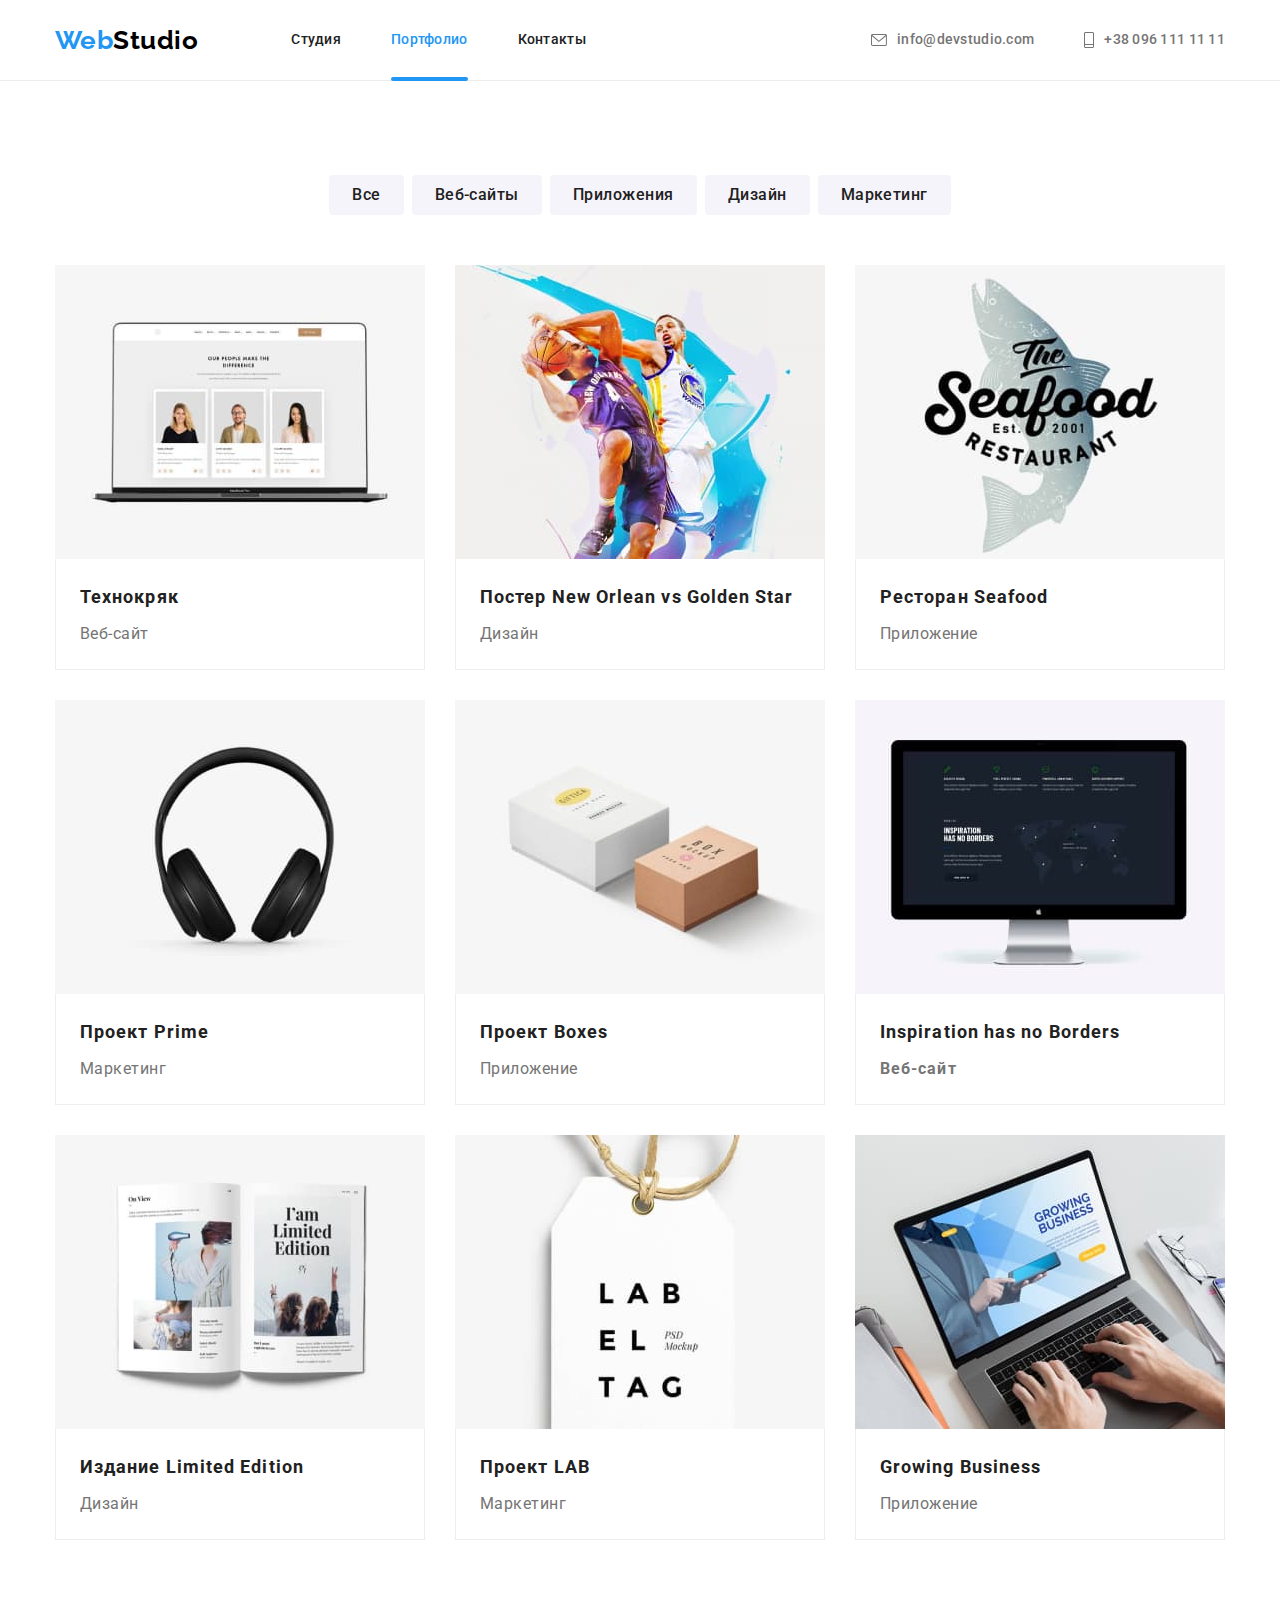
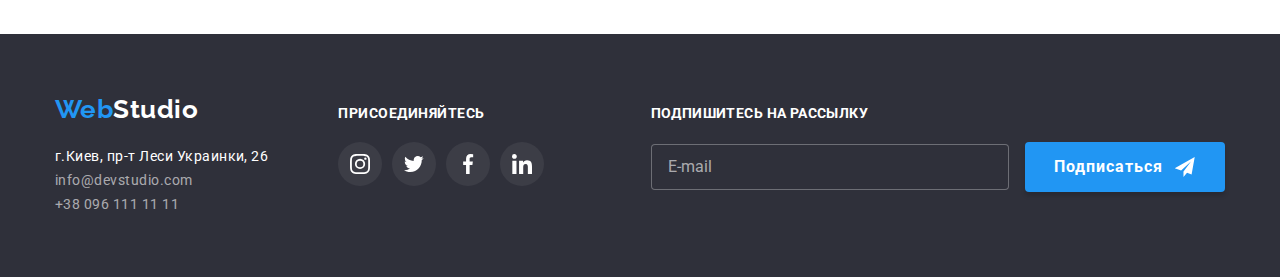
==== commit 251d3e1d: "upd" ====
--- a/portfolio.html
+++ b/portfolio.html
@@ -97,7 +97,6 @@
       <!-- Main content -->
     <main>
       <section class="portfolio-section">
-        <div class="container">
           <h1 hidden>Примеры работ</h1>
           <ul class="portfolio-btn-list list">
             <li class="portfolio-btn-item">
@@ -116,7 +115,6 @@
               <button class="portfolio-btn" type="button">Маркетинг</button>
             </li>
           </ul>
-        </div>
         <div class="container">
           <ul class="portfolio-list list">
             <li class="portfolio-item">
--- a/css/main.min.css
+++ b/css/main.min.css
@@ -1 +1 @@
-:root{--primary-text-color: #212121;--secondary-text-color: #757575;--white-text-color: #ffffff;--accent-color: #2196f3;--black-logo-color: #000000;--footer-text-color: rgba(255, 255, 255, 0.6);--white-background-color: #ffffff;--hero-background-color: #2f303a;--team-background-color: #f5f4fa}body{font-family:"Roboto";letter-spacing:.03em;background-color:var(--white-background-color);color:var(--primary-text-color)}.list{list-style:none}.link{text-decoration:none}h1,h2,h3,h4,h5,h6,p,ul{margin:0;padding:0}img{display:block;width:100%;height:auto}.container{width:100%;margin-left:auto;margin-right:auto}@media screen and (min-width: 480px){.container{padding-left:15px;padding-right:15px}}@media screen and (min-width: 480px){.container{width:480px}}@media screen and (min-width: 768px){.container{width:768px}}@media screen and (min-width: 1200px){.container{width:1200px}}.section-title{font-weight:700;font-size:36px;line-height:1.17;text-align:center;color:var(--primary-text-color)}.logo{font-family:"Raleway";font-weight:700;font-size:26px;line-height:1.19;align-items:center;text-align:center;color:var(--accent-color)}.visually-hidden{position:absolute;width:1px;height:1px;margin:-1px;padding:0;overflow:hidden;border:0;clip:rect(0 0 0 0)}.header{border-bottom:1px solid #ececec}@media screen and (max-width: 767px){.header{padding-top:16px;padding-bottom:16px}}.header__section{display:flex;align-items:center;justify-content:space-between;padding-left:15px;padding-right:15px}@media screen and (max-width: 767px){.header__section{max-width:767px}}.header__nav{display:flex;align-items:center}.header__logo{margin-right:93px;padding-bottom:24px;padding-top:24px}.header__logo--black{color:var(--black-logo-color)}.nav{display:flex}@media screen and (max-width: 767px){.nav{display:none}}.nav__item:not(:last-child){margin-right:50px}.nav__link{display:block;padding-top:32px;padding-bottom:32px;font-weight:500;font-size:14px;line-height:1.14;letter-spacing:.02em;color:var(--primary-text-color);position:relative;transition:color 250ms cubic-bezier(0.4, 0, 0.2, 1)}.nav__link:focus,.nav__link:hover{color:var(--accent-color)}.nav__link--current{color:var(--accent-color)}.nav__link--current::after{position:absolute;display:block;content:"";width:100%;height:4px;border-radius:2px;bottom:-1px;background-color:var(--accent-color)}.header-contact{display:flex}@media screen and (max-width: 767px){.header-contact{display:none}}@media screen and (min-width: 768px)and (max-width: 1199px){.header-contact{flex-direction:column;align-content:center}}.header-contack__list{margin-left:auto}.header-contact__item+.header-contact__item{margin-left:50px}@media screen and (min-width: 768px)and (max-width: 1199px){.header-contact__item+.header-contact__item{margin-left:0px}}@media screen and (min-width: 768px)and (max-width: 1199px){.header-contact__item{margin-left:0px}}.header-contact__link{display:inline-flex;padding:32px 0px 32px;align-items:center;font-weight:500;font-size:14px;line-height:1.14;letter-spacing:.02em;color:var(--secondary-text-color);transition:color 250ms cubic-bezier(0.4, 0, 0.2, 1)}.header-contact__link:hover,.header-contact__link:focus{color:var(--accent-color)}@media screen and (min-width: 768px)and (max-width: 1199px){.header-contact__link{padding:0}}@media screen and (min-width: 768px)and (max-width: 1199px){.header-contact__link.email{padding-top:24px}.header-contact__link.tel{padding-bottom:24px}}@media screen and (min-width: 768px)and (max-width: 1199px){.header-contact__item:not(:last-child){margin-bottom:10px}}.header-contact__icon{margin-right:10px;fill:currentColor}.mob-menu{width:100vw;height:100vh;position:fixed;background-color:#fff;top:0;right:0;padding:15px 10px 48px 40px;z-index:999;transition:all 250ms cubic-bezier(0.4, 0, 0.2, 1)}.flex{display:flex;flex-direction:column;justify-content:space-between}.menu-open{display:flex;align-items:center;justify-content:center;width:40px;height:40px;background-color:rgba(0,0,0,0);color:#212121;border:none;margin-left:auto;cursor:pointer}.menu-open:hover,.menu-open:focus{fill:var(--accent-color)}@media screen and (min-width: 768px){.menu-open{display:none}}.menu-close{display:flex;align-items:center;justify-content:center;background-color:rgba(0,0,0,0);color:#212121;border:none;margin-left:auto;cursor:pointer}.menu-close:hover,.menu-close:focus{fill:var(--accent-color)}.mob-menu-list__item:not(:last-child){margin-bottom:32px}.mob-menu-list__link{font-family:Roboto;font-weight:500;font-size:40px;line-height:1.18;letter-spacing:.02em;color:#212121;transition:250ms cubic-bezier(0.4, 0, 0.2, 1)}.mob-menu-list__link:focus,.mob-menu-list__link:hover{color:var(--accent-color)}.mob-menu-list__link--current{color:var(--accent-color)}.mob-menu-list__tell{display:block;margin-bottom:32px;font-family:Roboto;font-style:normal;font-weight:500;font-size:34px;line-height:1.18;letter-spacing:.02em;color:#2196f3}.mob-menu-list__mail{display:block;font-family:Roboto;font-style:normal;font-weight:500;font-size:24px;line-height:1.17;letter-spacing:.02em;color:#757575;margin-bottom:64px}.mob-menu-list__social{display:flex;flex-direction:row;column-gap:20px}.mob-menu-list__social-item{position:relative;font-weight:500;font-size:18px;line-height:1.22;letter-spacing:.02em;color:#2196f3}.mob-menu-list__social-item:not(:last-child){border-width:0 1px 0 0;border-style:solid;border-color:rgba(33,33,33,.2)}.mob-menu.is-hidden{opacity:0;visibility:hidden;pointer-events:none;transition:opacity 250ms cubic-bezier(0.4, 0, 0.2, 1),visibility 250ms cubic-bezier(0.4, 0, 0.2, 1)}.hero{text-align:center;margin-left:auto;margin-right:auto;background-color:var(--hero-background-color);background-image:linear-gradient(to right, rgba(47, 48, 58, 0.4), rgba(47, 48, 58, 0.4)),url("../img/hero-mobile.jpg");background-repeat:no-repeat;background-size:cover;background-position:center;height:400px;padding-top:117px;padding-bottom:117px}@media screen and (min-device-pixel-ratio: 2),screen and (min-resolution: 192dpi),screen and (min-resolution: 2dppx){.hero{background-image:linear-gradient(to right, rgba(47, 48, 58, 0.4), rgba(47, 48, 58, 0.4)),url(../images/hero-mobile2x.jpg)}}@media screen and (min-width: 768px){.hero{background-image:linear-gradient(to right, rgba(47, 48, 58, 0.4), rgba(47, 48, 58, 0.4)),url("../images/hero-tablet.jpg")}}@media screen and (min-width: 768px)and (min-device-pixel-ratio: 2),screen and (min-width: 768px)and (min-resolution: 192dpi),screen and (min-width: 768px)and (min-resolution: 2dppx){.hero{background-image:linear-gradient(to right, rgba(47, 48, 58, 0.4), rgba(47, 48, 58, 0.4)),url("../images/hero-tablet2x.jpg")}}@media screen and (min-width: 1200px){.hero{background-image:linear-gradient(to right, rgba(47, 48, 58, 0.4), rgba(47, 48, 58, 0.4)),url("../images/hero-desctop.jpg")}}@media screen and (min-width: 1200px)and (min-device-pixel-ratio: 2),screen and (min-width: 1200px)and (min-resolution: 192dpi),screen and (min-width: 1200px)and (min-resolution: 2dppx){.hero{background-image:linear-gradient(to right, rgba(47, 48, 58, 0.4), rgba(47, 48, 58, 0.4)),url("../images/hero-desctop2x.jpg")}}@media screen and (min-width: 1200px){.hero{max-width:1600px;height:600px;padding:200px 0}}.hero__title{padding:0;margin-bottom:30px;margin-left:auto;margin-right:auto;max-width:250px;font-weight:900;font-size:18px;line-height:1.62;letter-spacing:.06em;text-transform:uppercase;color:var(--white-text-color)}@media screen and (min-width: 480px){.hero__title{font-size:26px;max-width:360px}}@media screen and (min-width: 1200px){.hero__title{font-size:44px;max-width:360px;line-height:1.36;max-width:696px;margin-left:auto;margin-right:auto}}.hero__btn{display:inline-block;min-width:140px;border-radius:4px;border:1px solid rgba(0,0,0,0);padding:7px;background-color:var(--accent-color);color:var(--white-text-color);font-family:"Roboto";font-weight:700;font-size:12px;line-height:1.87;align-items:center;text-align:center;letter-spacing:.06em;cursor:pointer;transition:background-color 250ms cubic-bezier(0.4, 0, 0.2, 1),color 250ms cubic-bezier(0.4, 0, 0.2, 1)}.hero__btn:hover,.hero__btn:focus{background-color:#188ce8;box-shadow:rgba(0,0,0,.25)}@media screen and (min-width: 480px){.hero__btn{padding:10px 32px;font-size:16px;min-width:200px}}@media screen and (min-width: 180px){.hero__btn{padding:10px 32px;font-size:16px;min-width:200px}}.features{padding-top:60px;padding-bottom:60px}@media screen and (min-width: 1200px){.features{padding-top:94px;padding-bottom:94px}}@media screen and (max-width: 479px){.features{padding-left:15px;padding-right:15px}}@media screen and (min-width: 768px){.features-flex{display:flex;flex-wrap:wrap}}@media screen and (min-width: 1200px){.features-flex{display:flex;flex-wrap:wrap}}.features-list{justify-content:center;grid-gap:30px}@media screen and (min-width: 480px){.features-list__item{width:450px}}@media screen and (min-width: 768px){.features-list__item{width:354px}}@media screen and (min-width: 1200px){.features-list__item{width:270px}}.features-list__icon-fon{display:flex;height:120px;align-items:center;justify-content:center;flex-direction:column;margin-bottom:30px;background-color:var(--team-background-color)}@media screen and (min-width: 480px){.features-list__icon-fon{width:450px}}@media screen and (min-width: 768px){.features-list__icon-fon{width:354px}}@media screen and (min-width: 1200px){.features-list__icon-fon{width:270px}}.features-list__icon{align-items:center}.features-list__title{margin-bottom:10px;font-weight:700;font-size:14px;line-height:1.14;text-transform:uppercase;text-align:center}@media screen and (min-width: 768px){.features-list__title{text-align:left}}.features-list__text{font-size:14px;line-height:1.71;color:var(--secondary-text-color)}.work{padding-bottom:94px;display:none}@media screen and (min-width: 1200px){.work{display:block}}.work__title{margin-bottom:50px}.work-list{display:flex;justify-content:center;align-items:center;grid-gap:30px}.work-list__item{position:relative}.work-list__text{display:flex;position:absolute;min-height:70px;width:370px;color:#fff;background-color:rgba(47,48,58,.8);bottom:0;left:0;align-items:center;justify-content:center;font-family:"Roboto";font-weight:700;font-size:14px;line-height:1.14;letter-spacing:.03em;text-transform:uppercase}.team{padding-top:60px;padding-bottom:60px;background-color:var(--team-background-color)}@media screen and (min-width: 1200px){.team{padding-top:94px;padding-bottom:94px}}.team__title{margin-bottom:30px;font-weight:700;font-size:28px;line-height:1.17;text-align:center}@media screen and (min-width: 1200px){.team__title{margin-bottom:50px;font-size:36px}}.team-list{display:flex;flex-wrap:wrap;justify-content:center;align-items:center;grid-gap:30px}@media screen and (min-width: 768px)and (max-width: 1199px){.team-list{grid-template-columns:repeat(2, 1fr);grid-auto-rows:minmax(auto, auto);grid-gap:30px}}@media screen and (min-width: 1200px){.team-list{grid-template-columns:repeat(4, 1fr);grid-auto-rows:minmax(auto, auto);grid-gap:30px}}.team-list__item{box-shadow:0px 1px 3px rgba(0,0,0,.12),0px 1px 1px rgba(0,0,0,.14),0px 2px 1px rgba(0,0,0,.2);background-color:var(--white-background-color)}@media screen and (max-width: 479px){.team-list__item{width:270px}}@media screen and (min-width: 480px){.team-list__item{width:450px}}@media screen and (min-width: 768px){.team-list__item{width:354px}}@media screen and (min-width: 1200px){.team-list__item{width:270px}}.team-list__workers{padding:32px 0px}.team-list__worker{font-weight:500;font-size:16px;line-height:1.19;text-align:center}.team-list__profession{margin-top:10px;font-size:16px;line-height:1.19;text-align:center;color:var(--secondary-text-color)}.team-list__social-list{display:flex;justify-content:center;align-items:center;margin-top:16px;list-style:none;gap:10px}.team-list__social-item{width:44px;height:44px}.team-list__social-link{display:flex;align-items:center;justify-content:center;outline:rgba(0,0,0,0);width:44px;height:44px;fill:#afb1b8;border-radius:50%;box-shadow:none;transition:background-color 250ms cubic-bezier(0.4, 0, 0.2, 1),color 250ms cubic-bezier(0.4, 0, 0.2, 1);transition:box-shadow 250ms cubic-bezier(0.4, 0, 0.2, 1),color 250ms cubic-bezier(0.4, 0, 0.2, 1)}.team-list__social-link:hover,.team-list__social-link:focus{background-color:#2196f3;box-shadow:0px 3px 2px rgba(0,0,100,.1),0px 2px 4px rgba(0,0,100,.08),0px 4px 4px rgba(0,0,100,.12)}.team-list__social-icon{width:20px;height:20px;fill:#afb1b8;transition:fill 250ms cubic-bezier(0.4, 0, 0.2, 1)}.team-list__social-link:hover .team-list__social-icon,.team-list__social-link:focus .team-list__social-icon{fill:#fff}.team-list__social-item+.team-list__social-item{margin-left:10px}.client{padding-top:60px;padding-bottom:60px}@media screen and (min-width: 1200px){.client{padding-top:94px;padding-bottom:94px}}.client__title{margin-bottom:30px;font-weight:700;font-size:28px;line-height:1.17;text-align:center}@media screen and (min-width: 1200px){.client__title{margin-bottom:50px;font-size:36px}}.client__list{justify-content:center;align-items:center;grid-gap:30px}.customers{display:flex;flex-wrap:wrap}@media screen and (min-width: 1200px){.customers{flex-wrap:nowrap}}.customers__item{height:90px;transition:border-color 250ms cubic-bezier(0.4, 0, 0.2, 1),color 250ms cubic-bezier(0.4, 0, 0.2, 1)}.customers__item:focus,.customers__item:hover{color:var(--accent-color);border-color:var(--accent-color)}@media screen and (max-width: 767px){.customers__item{flex-basis:calc((100% - 30px)/2)}}@media screen and (min-width: 768px){.customers__item{flex-basis:calc((100% - 60px)/3)}}@media screen and (min-width: 1200px){.customers__item{flex-basis:calc((100% - 150px)/6)}}.customers__link{display:flex;justify-content:center;align-items:center;border:1px solid #afb1b8;color:#afb1b8;background-color:#fff;width:100%;height:100%;transition:border-color 250ms cubic-bezier(0.4, 0, 0.2, 1),color 250ms cubic-bezier(0.4, 0, 0.2, 1)}.customers__link:focus,.customers__link:hover{color:var(--accent-color);border-color:var(--accent-color)}@media screen and (min-width: 1200px){.customers__link{width:170px}}.customers__icon{fill:currentColor}.footer{text-align:center;padding:60px 0px;background-color:var(--hero-background-color)}.footer__flex{display:block;align-items:baseline;margin:0;padding:0px;list-style:none}@media(min-width: 768px){.footer__flex{display:flex;justify-content:center;flex-wrap:wrap;gap:30px 165px}}@media(min-width: 1200px){.footer__flex{display:flex;justify-content:center;text-align:left;gap:70px}}.footer__logo--white{color:var(--white-text-color)}.footer-contact{margin-top:20px}.footer-contact__item{margin-top:9px}.footer-contact__link{font-style:normal;font-size:14px;line-height:1.71;color:var(--footer-text-color);transition:color 250ms cubic-bezier(0.4, 0, 0.2, 1)}.footer-contact__link:hover,.footer-contact__link:focus{color:var(--accent-color)}.footer-contact__address{color:#fff}.social-section{display:block;margin-top:60px;text-align:center}@media(min-width: 768px){.social-section{margin-top:0px}}@media(min-width: 1200px){.social-section{margin-right:auto}}.social-section__text{margin-bottom:20px;font-weight:700;font-size:14px;line-height:1.14;text-transform:uppercase;color:var(--white-text-color)}@media(min-width: 768px){.social-section__text{align-items:baseline}}@media(min-width: 1200px){.social-section__text{text-align:left}}.footer-list{display:flex;justify-content:space-between;justify-content:center;padding:0;margin-top:0;list-style:none}.footer-list__item{width:44px;height:44px;margin-right:10px}.footer-list__item:last-child{margin-right:0}.footer-list__link{display:flex;width:44px;height:44px;border-radius:50%;color:#fff;background-color:rgba(255,255,255,.062745098);transition:background-color 250ms cubic-bezier(0.4, 0, 0.2, 1),color 250ms cubic-bezier(0.4, 0, 0.2, 1)}.footer-list__link:hover,.footer-list__link:focus{color:#fff;background-color:var(--accent-color)}.footer-list__icon{margin:12px 0px 0px 12px;fill:currentColor}@media screen and (max-width: 767px){.footer-submit{margin-top:60px;width:100%}}@media screen and (max-width: 1199px){.footer-submit{margin-top:60px;padding:0}}@media screen and (min-width: 768px){.footer-submit{margin-top:60px}}.footer-submit__text{margin-bottom:20px;font-weight:700;font-size:14px;line-height:1.14;letter-spacing:.03em;text-transform:uppercase;color:var(--white-text-color)}.footer-submit__input{margin-bottom:20px;width:100%;margin:0;padding:13px 16px;border-radius:4px;border:1px solid rgba(255,255,255,.3);background-color:var(--hero-background-color);color:var(--white-text-color)}.footer-submit__input::placeholder{font-size:16px;line-height:1.25;color:rgba(255,255,255,.6)}@media(min-width: 1200px){.footer-submit__input{width:358px;margin-right:12px}}.footer-submit__btn{display:inline-flex;align-items:center;justify-content:center;width:200px;height:50px;border:none;margin-top:20px;padding:8px 29px;border-radius:4px;background-color:var(--accent-color);box-shadow:0px 4px 4px rgba(0,0,0,.15);color:var(--white-text-color);font-family:"Roboto";font-style:normal;font-weight:700;font-size:16px;line-height:1.87;letter-spacing:.06em;cursor:pointer;min-height:43px}@media(min-width: 1200px){.footer-submit__btn{margin-top:0px}}.button-submit__icon{margin-left:10px;width:24px;height:20px;fill:#fff}.portfolio-section{padding-top:60px;padding-bottom:60px}@media screen and (min-width: 1200px){.portfolio-section{padding-top:94px;padding-bottom:94px}}@media screen and (max-width: 479px){.portfolio-section{padding-left:15px;padding-right:15px}}.portfolio-btn-list{display:flex;flex-wrap:wrap;justify-content:flex-start;margin-bottom:40px;grid-gap:8px;grid-row-gap:15px}@media(min-width: 768px){.portfolio-btn-list{justify-content:center;margin-bottom:30px}}@media(min-width: 1200px){.portfolio-btn-list{margin-bottom:50px}}.portfolio-item:hover .portfolio-overlay{transform:translateY(0)}.portfolio-description{position:relative;overflow:hidden}.portfolio-overlay{position:absolute;display:inline-block;content:"";width:100%;height:100%;top:0;overflow-y:scroll;left:0;background-color:rgba(33,150,243,.9);transform:translateY(101%);transition:transform 250ms cubic-bezier(0.4, 0, 0.2, 1)}.portfolio-description-text{position:absolute;top:0;left:0;padding:63px 24px;font-size:18px;line-height:1.56;color:var(--white-text-color)}.portfolio-btn{display:inline-block;min-width:73px;border-radius:4px;border:1px solid rgba(0,0,0,0);padding:6px 22px;font-family:"Roboto";font-weight:500;font-size:16px;line-height:1.63;letter-spacing:.03em;text-align:center;background-color:var(--team-background-color);color:var(--primary-text-color);cursor:pointer;transition:background-color 250ms cubic-bezier(0.4, 0, 0.2, 1),color 250ms cubic-bezier(0.4, 0, 0.2, 1),box-shadow 250ms cubic-bezier(0.4, 0, 0.2, 1)}.portfolio-btn:hover,.portfolio-btn:focus{background-color:var(--accent-color);color:var(--white-text-color);box-shadow:0px 3px 1px rgba(0,0,0,.1),0px 1px 2px rgba(0,0,0,.08),0px 2px 2px rgba(0,0,0,.12)}.portfolio-list{display:grid;grid-template-columns:auto;gap:30px 30px;align-items:stretch}@media screen and (min-width: 480px){.portfolio-list{grid-template-columns:auto}}@media screen and (min-width: 768px){.portfolio-list{grid-template-columns:auto auto}}@media screen and (min-width: 1200px){.portfolio-list{grid-template-columns:auto auto auto}}.portfolio-item{transition:box-shadow 250ms cubic-bezier(0.4, 0, 0.2, 1)}.portfolio-item:hover,.portfolio-item:focus{box-shadow:0px 3px 1px rgba(0,0,0,.1),0px 1px 2px rgba(0,0,0,.08),0px 2px 2px rgba(0,0,0,.12)}.portfolio__link{display:flex;flex-direction:column;box-shadow:none;transition:box-shadow 500ms cubic-bezier(0.4, 0, 0.2, 1);outline:rgba(0,0,0,0)}.portfolio__link:hover,.portfolio__link:focus{box-shadow:0px 1px 1px rgba(0,0,0,.12),0px 4px 4px rgba(0,0,0,.06),1px 4px 6px rgba(0,0,0,.16);transform:translateY(0)}.portfolio-border{border:1px solid #eee;border-top:rgba(0,0,0,0);padding:20px 24px}.portfolio-list-title{font-weight:700;font-size:18px;line-height:2;letter-spacing:.06em}.portfolio-list-text{margin-top:4px;font-size:16px;line-height:1.87;color:var(--secondary-text-color)}.backdrop{position:fixed;display:flex;align-items:center;justify-content:center;width:100vw;height:100vh;background-color:rgba(0,0,0,.2);top:0;transition:opacity 250ms cubic-bezier(0.4, 0, 0.2, 1),visibility 250ms cubic-bezier(0.4, 0, 0.2, 1)}.backdrop.is-hidden{opacity:0;visibility:hidden;pointer-events:none}.backdrop.is-hidden .modal{transform:scale(2)}.modal{width:320px;min-height:581px;background-color:#fff;position:relative;transform:scale(1);transition:transform 250ms cubic-bezier(0.4, 0, 0.2, 1)}@media screen and (min-width: 480px){.modal{width:450px;min-height:609px}}@media screen and (min-width: 1200px){.modal{width:528px;min-height:581px}}.modal-icon{fill:var(--black-logo-color);transition:fill 250ms cubic-bezier(0.4, 0, 0.2, 1)}.close-btn{position:absolute;display:flex;align-items:center;justify-content:center;right:8px;top:8px;background-color:rgba(0,0,0,0);border-radius:50%;width:30px;height:30px;border:1px solid rgba(0,0,0,.1);cursor:pointer}.close-btn:hover .modal-icon{fill:var(--accent-color)}.close-btn:hover,.close-btn:focus{border-color:#188ce8;transition:border-color 250ms cubic-bezier(0.4, 0, 0.2, 1)}.form{margin-left:auto;margin-right:auto;padding:40px}@media screen and (min-width: 480px){.form{width:450px}}@media screen and (min-width: 1200px){.form{width:528px}}.form-title{display:block;font-weight:700;font-size:20px;line-height:1.15;text-align:center}.top-title{margin-top:12px}.form-field{position:relative;display:flex;flex-direction:column;margin-bottom:10px}.form-label,.comment-label{font-size:12px;line-height:1.16;letter-spacing:.01em;color:var(--secondary-text-color);margin-bottom:4px}.form-input{width:100%;margin:0;padding:11px 42px;border:1px solid rgba(33,33,33,.2);border-radius:4px;outline:none;transition:border-color 250ms cubic-bezier(0.4, 0, 0.2, 1)}.form-input:focus{border-color:var(--accent-color)}.form-input:focus~.input-icon{fill:var(--accent-color)}.input-icon{position:absolute;top:50%;left:15px;transform:translateY(25%);display:inline-block;width:12px;height:12px;transition:fill 250ms cubic-bezier(0.4, 0, 0.2, 1)}textarea{resize:none;border:1px solid rgba(33,33,33,.2);border-radius:4px;padding:12px 16px;font-size:12px;line-height:1.17;letter-spacing:.01em;height:120px;outline:none;transition:border-color 250ms cubic-bezier(0.4, 0, 0.2, 1)}textarea:focus{border-color:var(--accent-color)}.comment::placeholder{font-size:12px;line-height:1.17;letter-spacing:.01em;color:#757575}.form-field-chek{padding-left:0px;margin-top:25px;margin-bottom:30px}@media screen and (min-width: 1200px){.form-field-chek{padding-left:14px}}.icon-chek{display:inline-block;width:16px;height:15px;border:2px solid #212121;border-radius:2px;margin-right:7px;transition:border-color 250ms cubic-bezier(0.4, 0, 0.2, 1)}.icon-chek:hover,.icon-chek:focus{border-color:#188ce8}.form-checkbox:focus+.icon-check,.form-checkbox:hover+.icon-check{border-color:var(--accent-color)}.form-checkbox{position:absolute;width:1px;height:1px;margin:-1px;padding:0;overflow:hidden;border:0;clip:rect(0 0 0 0)}.form-checkbox:checked+.icon-chek{background-image:url(../images/icon-check.svg);background-position:center;background-repeat:no-repeat;background-color:var(--accent-color);background-origin:border-box;border-color:var(--accent-color)}.policy-label{position:relative;display:flex;align-items:center;font-size:11px;line-height:1.14;color:var(--secondary-text-color)}@media screen and (max-width: 479px){.policy-label{font-size:10px;line-height:1.11}}@media screen and (min-width: 1200px){.policy-label{font-size:14px;line-height:1.71}}.policy-link{margin-left:3px;color:#2196f3}@media screen and (max-width: 479px){.policy-link{position:absolute;top:18px;left:21px}}.form-btn{display:flex;align-items:center;justify-content:center;margin:0 auto;padding:10px 56px;border:none;border-radius:4px;text-align:center;text-decoration:none;font-family:"Roboto";font-style:normal;font-weight:700;font-size:16px;line-height:1.87;letter-spacing:.06em;cursor:pointer;background-color:var(--accent-color);box-shadow:0px 4px 4px rgba(0,0,0,.15);color:var(--white-text-color);transition:background-color 250ms cubic-bezier(0.4, 0, 0.2, 1)}.form-btn:focus,.form-btn:hover{background-color:#188ce8}/*# sourceMappingURL=main.min.css.map */+:root{--primary-text-color: #212121;--secondary-text-color: #757575;--white-text-color: #ffffff;--accent-color: #2196f3;--black-logo-color: #000000;--footer-text-color: rgba(255, 255, 255, 0.6);--white-background-color: #ffffff;--hero-background-color: #2f303a;--team-background-color: #f5f4fa}body{font-family:"Roboto";letter-spacing:.03em;background-color:var(--white-background-color);color:var(--primary-text-color)}.list{list-style:none}.link{text-decoration:none}h1,h2,h3,h4,h5,h6,p,ul{margin:0;padding:0}img{display:block;width:100%;height:auto}.container{width:100%;margin-left:auto;margin-right:auto;padding:0 15px}@media screen and (min-width: 480px){.container{padding:0 15px}}@media screen and (min-width: 480px){.container{width:480px}}@media screen and (min-width: 768px){.container{width:768px}}@media screen and (min-width: 1200px){.container{width:1200px}}.section-title{font-weight:700;font-size:36px;line-height:1.17;text-align:center;color:var(--primary-text-color)}.logo{font-family:"Raleway";font-weight:700;font-size:26px;line-height:1.19;align-items:center;text-align:center;color:var(--accent-color)}.visually-hidden{position:absolute;width:1px;height:1px;margin:-1px;padding:0;overflow:hidden;border:0;clip:rect(0 0 0 0)}.header{border-bottom:1px solid #ececec}.header__section{display:flex;align-items:center;justify-content:space-between;padding-left:15px;padding-right:15px}@media screen and (max-width: 767px){.header__section{max-width:767px}}.header__nav{display:flex;align-items:center}.header__logo{margin-right:93px;padding-bottom:24px;padding-top:24px}.header__logo--black{color:var(--black-logo-color)}.nav{display:flex}@media screen and (max-width: 767px){.nav{display:none}}.nav__item:not(:last-child){margin-right:50px}.nav__link{display:block;padding-top:32px;padding-bottom:32px;font-weight:500;font-size:14px;line-height:1.14;letter-spacing:.02em;color:var(--primary-text-color);position:relative;transition:color 250ms cubic-bezier(0.4, 0, 0.2, 1)}.nav__link:focus,.nav__link:hover{color:var(--accent-color)}.nav__link--current{color:var(--accent-color)}.nav__link--current::after{position:absolute;display:block;content:"";width:100%;height:4px;border-radius:2px;bottom:-1px;background-color:var(--accent-color)}.header-contact{display:flex}@media screen and (max-width: 767px){.header-contact{display:none}}@media screen and (min-width: 768px)and (max-width: 1199px){.header-contact{flex-direction:column;align-content:center}}.header-contack__list{margin-left:auto}.header-contact__item+.header-contact__item{margin-left:50px}@media screen and (min-width: 768px)and (max-width: 1199px){.header-contact__item+.header-contact__item{margin-left:0px}}@media screen and (min-width: 768px)and (max-width: 1199px){.header-contact__item{margin-left:0px}}.header-contact__link{display:inline-flex;padding:32px 0px 32px;align-items:center;font-weight:500;font-size:14px;line-height:1.14;letter-spacing:.02em;color:var(--secondary-text-color);transition:color 250ms cubic-bezier(0.4, 0, 0.2, 1)}.header-contact__link:hover,.header-contact__link:focus{color:var(--accent-color)}@media screen and (min-width: 768px)and (max-width: 1199px){.header-contact__link{padding:0}}@media screen and (min-width: 768px)and (max-width: 1199px){.header-contact__link.email{padding-top:24px}.header-contact__link.tel{padding-bottom:24px}}@media screen and (min-width: 768px)and (max-width: 1199px){.header-contact__item:not(:last-child){margin-bottom:10px}}.header-contact__icon{margin-right:10px;fill:currentColor}.mob-menu{width:100vw;height:100vh;position:fixed;background-color:#fff;top:0;right:0;padding:15px 10px 48px 40px;z-index:999;transition:all 250ms cubic-bezier(0.4, 0, 0.2, 1)}.flex{display:flex;flex-direction:column;justify-content:space-between}.menu-open{display:flex;align-items:center;justify-content:center;width:40px;height:40px;background-color:rgba(0,0,0,0);color:#212121;border:none;margin-left:auto;cursor:pointer}.menu-open:hover,.menu-open:focus{fill:var(--accent-color)}@media screen and (min-width: 768px){.menu-open{display:none}}.menu-close{display:flex;align-items:center;justify-content:center;background-color:rgba(0,0,0,0);color:#212121;border:none;margin-left:auto;cursor:pointer}.menu-close:hover,.menu-close:focus{fill:var(--accent-color)}.mob-menu-list__item:not(:last-child){margin-bottom:32px}.mob-menu-list__link{font-family:Roboto;font-weight:500;font-size:40px;line-height:1.18;letter-spacing:.02em;color:#212121;transition:color 250ms cubic-bezier(0.4, 0, 0.2, 1)}.mob-menu-list__link:focus,.mob-menu-list__link:hover{color:var(--accent-color)}.mob-menu-list__link--current{color:var(--accent-color)}.mob-menu-list__tell{display:block;margin-bottom:32px;font-family:Roboto;font-style:normal;font-weight:500;font-size:34px;line-height:1.18;letter-spacing:.02em;color:#2196f3}.mob-menu-list__mail{display:block;font-family:Roboto;font-style:normal;font-weight:500;font-size:24px;line-height:1.17;letter-spacing:.02em;color:#757575;margin-bottom:64px}.mob-menu-list__social{display:flex;flex-direction:row;column-gap:10px}.mob-menu-list__social-item{position:relative;font-weight:500;font-size:18px;line-height:1.22;letter-spacing:.02em;color:#2196f3}.mob-menu-list__social-item:not(:last-child){padding-right:10px}.mob-menu-list__social-item:not(:last-child){border-width:0 1px 0 0;border-style:solid;border-color:rgba(33,33,33,.2)}.mob-menu.is-hidden{opacity:0;visibility:hidden;pointer-events:none;transition:opacity 250ms cubic-bezier(0.4, 0, 0.2, 1),visibility 250ms cubic-bezier(0.4, 0, 0.2, 1)}.hero{text-align:center;margin-left:auto;margin-right:auto;background-color:var(--hero-background-color);background-image:linear-gradient(to right, rgba(47, 48, 58, 0.4), rgba(47, 48, 58, 0.4)),url("../img/hero-mobile.jpg");background-repeat:no-repeat;background-size:cover;background-position:center;height:400px;padding-top:117px;padding-bottom:117px}@media screen and (min-device-pixel-ratio: 2),screen and (min-resolution: 192dpi),screen and (min-resolution: 2dppx){.hero{background-image:linear-gradient(to right, rgba(47, 48, 58, 0.4), rgba(47, 48, 58, 0.4)),url(../images/hero-mobile2x.jpg)}}@media screen and (min-width: 768px){.hero{background-image:linear-gradient(to right, rgba(47, 48, 58, 0.4), rgba(47, 48, 58, 0.4)),url("../images/hero-tablet.jpg")}}@media screen and (min-width: 768px)and (min-device-pixel-ratio: 2),screen and (min-width: 768px)and (min-resolution: 192dpi),screen and (min-width: 768px)and (min-resolution: 2dppx){.hero{background-image:linear-gradient(to right, rgba(47, 48, 58, 0.4), rgba(47, 48, 58, 0.4)),url("../images/hero-tablet2x.jpg")}}@media screen and (min-width: 1200px){.hero{background-image:linear-gradient(to right, rgba(47, 48, 58, 0.4), rgba(47, 48, 58, 0.4)),url("../images/hero-desctop.jpg")}}@media screen and (min-width: 1200px)and (min-device-pixel-ratio: 2),screen and (min-width: 1200px)and (min-resolution: 192dpi),screen and (min-width: 1200px)and (min-resolution: 2dppx){.hero{background-image:linear-gradient(to right, rgba(47, 48, 58, 0.4), rgba(47, 48, 58, 0.4)),url("../images/hero-desctop2x.jpg")}}@media screen and (min-width: 1200px){.hero{max-width:1600px;height:600px;padding:200px 0}}.hero__title{padding:0;margin-bottom:30px;margin-left:auto;margin-right:auto;max-width:250px;font-weight:900;font-size:18px;line-height:1.62;letter-spacing:.06em;text-transform:uppercase;color:var(--white-text-color)}@media screen and (min-width: 480px){.hero__title{font-size:26px;max-width:360px}}@media screen and (min-width: 1200px){.hero__title{font-size:44px;max-width:360px;line-height:1.36;max-width:696px;margin-left:auto;margin-right:auto}}.hero__btn{display:inline-block;min-width:140px;border-radius:4px;border:1px solid rgba(0,0,0,0);padding:7px;background-color:var(--accent-color);color:var(--white-text-color);font-family:"Roboto";font-weight:700;font-size:12px;line-height:1.87;align-items:center;text-align:center;letter-spacing:.06em;cursor:pointer;transition:background-color 250ms cubic-bezier(0.4, 0, 0.2, 1),color 250ms cubic-bezier(0.4, 0, 0.2, 1)}.hero__btn:hover,.hero__btn:focus{background-color:#188ce8;box-shadow:rgba(0,0,0,.25)}@media screen and (min-width: 480px){.hero__btn{padding:10px 32px;font-size:16px;min-width:200px}}@media screen and (min-width: 180px){.hero__btn{padding:10px 32px;font-size:16px;min-width:200px}}.features{padding-top:60px;padding-bottom:60px}@media screen and (min-width: 1200px){.features{padding-top:94px;padding-bottom:94px}}@media screen and (max-width: 479px){.features{padding-left:15px;padding-right:15px}}@media screen and (min-width: 768px){.features-flex{display:flex;flex-wrap:wrap}}@media screen and (min-width: 1200px){.features-flex{display:flex;flex-wrap:wrap}}.features-list{display:grid;grid-template-columns:repeat(1, 1fr);grid-gap:30px}@media screen and (min-width: 768px)and (max-width: 1199px){.features-list{grid-template-columns:repeat(2, 1fr);grid-auto-rows:minmax(auto, auto);grid-gap:30px}}@media screen and (min-width: 1200px){.features-list{grid-template-columns:repeat(4, 1fr);grid-auto-rows:minmax(auto, auto);grid-gap:30px}}.features-list__icon-fon{display:flex;height:120px;align-items:center;justify-content:center;flex-direction:column;margin-bottom:30px;background-color:var(--team-background-color)}@media screen and (min-width: 480px){.features-list__icon-fon{width:450px}}@media screen and (min-width: 768px){.features-list__icon-fon{width:354px}}@media screen and (min-width: 1200px){.features-list__icon-fon{width:270px}}.features-list__icon{align-items:center}.features-list__title{margin-bottom:10px;font-weight:700;font-size:14px;line-height:1.14;text-transform:uppercase;text-align:center}@media screen and (min-width: 768px){.features-list__title{text-align:left}}.features-list__text{font-size:14px;line-height:1.71;color:var(--secondary-text-color)}.work{padding-bottom:94px;display:none}@media screen and (min-width: 1200px){.work{display:block}}.work__title{margin-bottom:50px}.work-list{display:flex;justify-content:center;align-items:center;grid-gap:30px}.work-list__item{position:relative}.work-list__text{display:flex;position:absolute;min-height:70px;width:370px;color:#fff;background-color:rgba(47,48,58,.8);bottom:0;left:0;align-items:center;justify-content:center;font-family:"Roboto";font-weight:700;font-size:14px;line-height:1.14;letter-spacing:.03em;text-transform:uppercase}.team{padding-top:60px;padding-bottom:60px;background-color:var(--team-background-color)}@media screen and (min-width: 1200px){.team{padding-top:94px;padding-bottom:94px}}.team__title{margin-bottom:30px;font-weight:700;font-size:28px;line-height:1.17;text-align:center}@media screen and (min-width: 1200px){.team__title{margin-bottom:50px;font-size:36px}}.team-list{display:flex;flex-wrap:wrap;justify-content:center;align-items:center;grid-gap:30px}@media screen and (min-width: 768px)and (max-width: 1199px){.team-list{grid-template-columns:repeat(2, 1fr);grid-auto-rows:minmax(auto, auto);grid-gap:30px}}@media screen and (min-width: 1200px){.team-list{grid-template-columns:repeat(4, 1fr);grid-auto-rows:minmax(auto, auto);grid-gap:30px}}.team-list__item{box-shadow:0px 1px 3px rgba(0,0,0,.12),0px 1px 1px rgba(0,0,0,.14),0px 2px 1px rgba(0,0,0,.2);background-color:var(--white-background-color)}@media screen and (max-width: 479px){.team-list__item{width:270px}}@media screen and (min-width: 480px){.team-list__item{width:450px}}@media screen and (min-width: 768px){.team-list__item{width:354px}}@media screen and (min-width: 1200px){.team-list__item{width:270px}}.team-list__workers{padding:32px}.team-list__worker{font-weight:500;font-size:16px;line-height:1.19;text-align:center}.team-list__profession{margin-top:10px;font-size:16px;line-height:1.19;text-align:center;color:var(--secondary-text-color)}.team-list__social-list{display:flex;justify-content:center;align-items:center;margin-top:16px;list-style:none;gap:10px}.team-list__social-item{width:44px;height:44px}.team-list__social-link{display:flex;align-items:center;justify-content:center;outline:rgba(0,0,0,0);width:44px;height:44px;fill:#afb1b8;border-radius:50%;box-shadow:none;transition:background-color 250ms cubic-bezier(0.4, 0, 0.2, 1),color 250ms cubic-bezier(0.4, 0, 0.2, 1);transition:box-shadow 250ms cubic-bezier(0.4, 0, 0.2, 1),color 250ms cubic-bezier(0.4, 0, 0.2, 1)}.team-list__social-link:hover,.team-list__social-link:focus{background-color:#2196f3;box-shadow:0px 3px 2px rgba(0,0,100,.1),0px 2px 4px rgba(0,0,100,.08),0px 4px 4px rgba(0,0,100,.12)}.team-list__social-icon{width:20px;height:20px;fill:#afb1b8;transition:fill 250ms cubic-bezier(0.4, 0, 0.2, 1)}.team-list__social-link:hover .team-list__social-icon,.team-list__social-link:focus .team-list__social-icon{fill:#fff}.team-list__social-item+.team-list__social-item{margin-left:10px}.client{padding-top:60px;padding-bottom:60px}@media screen and (min-width: 1200px){.client{padding-top:94px;padding-bottom:94px}}.client__title{margin-bottom:30px;font-weight:700;font-size:28px;line-height:1.17;text-align:center}@media screen and (min-width: 1200px){.client__title{margin-bottom:50px;font-size:36px}}.client__list{justify-content:center;align-items:center;grid-gap:30px}.customers{display:flex;flex-wrap:wrap}@media screen and (min-width: 1200px){.customers{flex-wrap:nowrap}}.customers__item{height:90px;transition:border-color 250ms cubic-bezier(0.4, 0, 0.2, 1),color 250ms cubic-bezier(0.4, 0, 0.2, 1)}.customers__item:focus,.customers__item:hover{color:var(--accent-color);border-color:var(--accent-color)}@media screen and (max-width: 767px){.customers__item{flex-basis:calc((100% - 30px)/2)}}@media screen and (min-width: 768px){.customers__item{flex-basis:calc((100% - 60px)/3)}}@media screen and (min-width: 1200px){.customers__item{flex-basis:calc((100% - 150px)/6)}}.customers__link{display:flex;justify-content:center;align-items:center;border:1px solid #afb1b8;color:#afb1b8;background-color:#fff;width:100%;height:100%;transition:border-color 250ms cubic-bezier(0.4, 0, 0.2, 1),color 250ms cubic-bezier(0.4, 0, 0.2, 1)}.customers__link:focus,.customers__link:hover{color:var(--accent-color);border-color:var(--accent-color)}@media screen and (min-width: 1200px){.customers__link{width:170px}}.customers__icon{fill:currentColor}.footer{text-align:center;padding:60px 0px;background-color:var(--hero-background-color)}.footer__flex{display:block;align-items:baseline;margin:0;padding:0px;list-style:none}@media(min-width: 768px){.footer__flex{display:flex;justify-content:center;flex-wrap:wrap;gap:30px 165px}}@media(min-width: 1200px){.footer__flex{display:flex;justify-content:center;text-align:left;gap:0px}}@media(min-width: 1200px){.footer__contacts-flex{margin-right:70px}}.footer__logo--white{color:var(--white-text-color)}.footer-contact{margin-top:20px}.footer-contact__link{font-style:normal;font-size:14px;line-height:1.71;color:var(--footer-text-color);transition:color 250ms cubic-bezier(0.4, 0, 0.2, 1)}.footer-contact__link:hover,.footer-contact__link:focus{color:var(--accent-color)}.footer-contact__address{color:#fff}.social-section{display:block;margin-top:60px;text-align:center}@media(min-width: 768px){.social-section{margin-top:0px}}@media(min-width: 1200px){.social-section{margin-right:auto}}.social-section__text{margin-bottom:20px;font-weight:700;font-size:14px;line-height:1.14;text-transform:uppercase;color:var(--white-text-color)}@media(min-width: 768px){.social-section__text{align-items:baseline}}@media(min-width: 1200px){.social-section__text{text-align:left;margin-left:auto}}.footer-list{display:flex;justify-content:space-between;justify-content:center;padding:0;margin-top:0;list-style:none}.footer-list__item{width:44px;height:44px;margin-right:10px}.footer-list__item:last-child{margin-right:0}.footer-list__link{display:flex;width:44px;height:44px;border-radius:50%;color:#fff;background-color:rgba(255,255,255,.062745098);transition:background-color 250ms cubic-bezier(0.4, 0, 0.2, 1),color 250ms cubic-bezier(0.4, 0, 0.2, 1)}.footer-list__link:hover,.footer-list__link:focus{color:#fff;background-color:var(--accent-color)}.footer-list__icon{margin:12px 0px 0px 12px;fill:currentColor}@media screen and (max-width: 767px){.footer-submit{margin-top:60px;width:100%}}@media screen and (max-width: 1199px){.footer-submit{padding:0}}.footer-submit__text{margin-bottom:20px;font-weight:700;font-size:14px;line-height:1.14;letter-spacing:.03em;text-transform:uppercase;color:var(--white-text-color)}.footer-submit__input{margin-bottom:20px;width:100%;margin:0;padding:13px 16px;border-radius:4px;border:1px solid rgba(255,255,255,.3);background-color:var(--hero-background-color);color:var(--white-text-color)}.footer-submit__input::placeholder{font-size:16px;line-height:1.25;color:rgba(255,255,255,.6)}@media(min-width: 1200px){.footer-submit__input{width:358px;margin-right:12px}}.footer-submit__btn{display:inline-flex;align-items:center;justify-content:center;width:200px;height:50px;border:none;margin-top:20px;padding:8px 29px;border-radius:4px;background-color:var(--accent-color);box-shadow:0px 4px 4px rgba(0,0,0,.15);color:var(--white-text-color);font-family:"Roboto";font-style:normal;font-weight:700;font-size:16px;line-height:1.87;letter-spacing:.06em;cursor:pointer;min-height:43px}@media(min-width: 1200px){.footer-submit__btn{margin-top:0px}}.button-submit__icon{margin-left:10px;width:24px;height:20px;fill:#fff}.portfolio-section{padding-top:60px;padding-bottom:60px}@media screen and (min-width: 1200px){.portfolio-section{padding-top:94px;padding-bottom:94px}}@media screen and (max-width: 479px){.portfolio-section{padding-left:15px;padding-right:15px}}.portfolio-btn-list{display:flex;flex-wrap:wrap;justify-content:flex-start;margin-bottom:40px;grid-gap:8px;grid-row-gap:15px}@media(min-width: 768px){.portfolio-btn-list{justify-content:center;margin-bottom:30px}}@media(min-width: 1200px){.portfolio-btn-list{margin-bottom:50px}}.portfolio-item:hover .portfolio-overlay{transform:translateY(0)}.portfolio-description{position:relative;overflow:hidden}.portfolio-overlay{position:absolute;display:inline-block;content:"";width:100%;height:100%;top:0;overflow-y:scroll;left:0;background-color:rgba(33,150,243,.9);transform:translateY(101%);transition:transform 250ms cubic-bezier(0.4, 0, 0.2, 1)}.portfolio__link:hover .portfolio-overlay,.portfolio__link:focus .portfolio-overlay{transform:translateY(0)}.portfolio-description-text{position:absolute;top:0;left:0;padding:63px 24px;font-size:18px;line-height:1.56;color:var(--white-text-color)}.portfolio-btn{display:inline-block;min-width:73px;border-radius:4px;border:1px solid rgba(0,0,0,0);padding:6px 22px;font-family:"Roboto";font-weight:500;font-size:16px;line-height:1.63;letter-spacing:.03em;text-align:center;background-color:var(--team-background-color);color:var(--primary-text-color);cursor:pointer;transition:background-color 250ms cubic-bezier(0.4, 0, 0.2, 1),color 250ms cubic-bezier(0.4, 0, 0.2, 1),box-shadow 250ms cubic-bezier(0.4, 0, 0.2, 1)}.portfolio-btn:hover,.portfolio-btn:focus{background-color:var(--accent-color);color:var(--white-text-color);box-shadow:0px 3px 1px rgba(0,0,0,.1),0px 1px 2px rgba(0,0,0,.08),0px 2px 2px rgba(0,0,0,.12)}.portfolio-list{display:grid;grid-template-columns:auto;gap:30px 30px;align-items:stretch}@media screen and (min-width: 480px){.portfolio-list{grid-template-columns:auto}}@media screen and (min-width: 768px){.portfolio-list{grid-template-columns:auto auto}}@media screen and (min-width: 1200px){.portfolio-list{grid-template-columns:auto auto auto}}.portfolio-item{transition:box-shadow 250ms cubic-bezier(0.4, 0, 0.2, 1)}.portfolio-item:hover,.portfolio-item:focus{box-shadow:0px 3px 1px rgba(0,0,0,.1),0px 1px 2px rgba(0,0,0,.08),0px 2px 2px rgba(0,0,0,.12)}.portfolio__link{display:flex;flex-direction:column;height:100%;box-shadow:none;transition:box-shadow 500ms cubic-bezier(0.4, 0, 0.2, 1);outline:rgba(0,0,0,0)}.portfolio__link:hover,.portfolio__link:focus{box-shadow:0px 1px 1px rgba(0,0,0,.12),0px 4px 4px rgba(0,0,0,.06),1px 4px 6px rgba(0,0,0,.16);transform:translateY(0)}.portfolio-border{flex-grow:1;border:1px solid #eee;border-top:rgba(0,0,0,0);padding:20px 24px}.portfolio-list-title{font-family:"Roboto";font-style:normal;font-weight:700;font-size:18px;line-height:2;letter-spacing:.06em;color:#212121}.portfolio-list-text{margin-top:4px;font-size:16px;line-height:1.87;color:var(--secondary-text-color)}.backdrop{position:fixed;display:flex;align-items:center;justify-content:center;width:100vw;height:100vh;background-color:rgba(0,0,0,.2);top:0;transition:opacity 250ms cubic-bezier(0.4, 0, 0.2, 1),visibility 250ms cubic-bezier(0.4, 0, 0.2, 1)}.backdrop.is-hidden{opacity:0;visibility:hidden;pointer-events:none}.backdrop.is-hidden .modal{transform:scale(2)}.modal{width:320px;min-height:581px;background-color:#fff;position:relative;transform:scale(1);transition:transform 250ms cubic-bezier(0.4, 0, 0.2, 1)}@media screen and (min-width: 480px){.modal{width:450px;min-height:609px}}@media screen and (min-width: 1200px){.modal{width:528px;min-height:581px}}.modal-icon{fill:var(--black-logo-color);transition:fill 250ms cubic-bezier(0.4, 0, 0.2, 1)}.close-btn{position:absolute;display:flex;align-items:center;justify-content:center;right:8px;top:8px;background-color:rgba(0,0,0,0);border-radius:50%;width:30px;height:30px;border:1px solid rgba(0,0,0,.1);cursor:pointer}.close-btn:hover .modal-icon{fill:var(--accent-color)}.close-btn:hover,.close-btn:focus{border-color:#188ce8;transition:border-color 250ms cubic-bezier(0.4, 0, 0.2, 1)}.form{margin-left:auto;margin-right:auto;padding:40px}@media screen and (min-width: 480px){.form{width:450px}}@media screen and (min-width: 1200px){.form{width:528px}}.form-title{display:block;font-weight:700;font-size:20px;line-height:1.15;text-align:center}.top-title{margin-top:12px}.form-field{position:relative;display:flex;flex-direction:column;margin-bottom:10px}.form-label,.comment-label{font-size:12px;line-height:1.16;letter-spacing:.01em;color:var(--secondary-text-color);margin-bottom:4px}.form-input{width:100%;margin:0;padding:11px 42px;border:1px solid rgba(33,33,33,.2);border-radius:4px;outline:none;transition:border-color 250ms cubic-bezier(0.4, 0, 0.2, 1)}.form-input:focus{border-color:var(--accent-color)}.form-input:focus~.input-icon{fill:var(--accent-color)}.input-icon{position:absolute;top:50%;left:15px;transform:translateY(25%);display:inline-block;width:12px;height:12px;transition:fill 250ms cubic-bezier(0.4, 0, 0.2, 1)}textarea{resize:none;border:1px solid rgba(33,33,33,.2);border-radius:4px;padding:12px 16px;font-size:12px;line-height:1.17;letter-spacing:.01em;height:120px;outline:none;transition:border-color 250ms cubic-bezier(0.4, 0, 0.2, 1)}textarea:focus{border-color:var(--accent-color)}.comment::placeholder{font-size:12px;line-height:1.17;letter-spacing:.01em;color:#757575}.form-field-chek{padding-left:0px;margin-top:25px;margin-bottom:30px}@media screen and (min-width: 1200px){.form-field-chek{padding-left:14px}}.icon-chek{display:inline-block;width:16px;height:15px;border:3px solid #212121;border-radius:2px;margin-right:7px;transition:border-color 250ms cubic-bezier(0.4, 0, 0.2, 1)}.icon-chek:hover,.icon-chek:focus{border:3px solid #188ce8;outline:0}.form-checkbox{position:absolute;width:1px;height:1px;margin:-1px;padding:0;overflow:hidden;border:0;clip:rect(0 0 0 0)}.form-checkbox:checked+.icon-chek{background-image:url(../images/icon-check.svg);background-position:center;background-repeat:no-repeat;background-color:var(--accent-color);background-origin:border-box;border-color:var(--accent-color)}.policy-label{position:relative;display:flex;align-items:center;font-size:11px;line-height:1.14;color:var(--secondary-text-color)}@media screen and (max-width: 479px){.policy-label{font-size:10px;line-height:1.11}}@media screen and (min-width: 1200px){.policy-label{font-size:14px;line-height:1.71}}.policy-link{margin-left:3px;color:#2196f3}@media screen and (max-width: 479px){.policy-link{position:absolute;top:18px;left:21px}}.form-btn{display:flex;align-items:center;justify-content:center;margin:0 auto;padding:10px 56px;border:none;border-radius:4px;text-align:center;text-decoration:none;font-family:"Roboto";font-style:normal;font-weight:700;font-size:16px;line-height:1.87;letter-spacing:.06em;cursor:pointer;background-color:var(--accent-color);box-shadow:0px 4px 4px rgba(0,0,0,.15);color:var(--white-text-color);transition:background-color 250ms cubic-bezier(0.4, 0, 0.2, 1)}.form-btn:focus,.form-btn:hover{background-color:#188ce8}/*# sourceMappingURL=main.min.css.map */